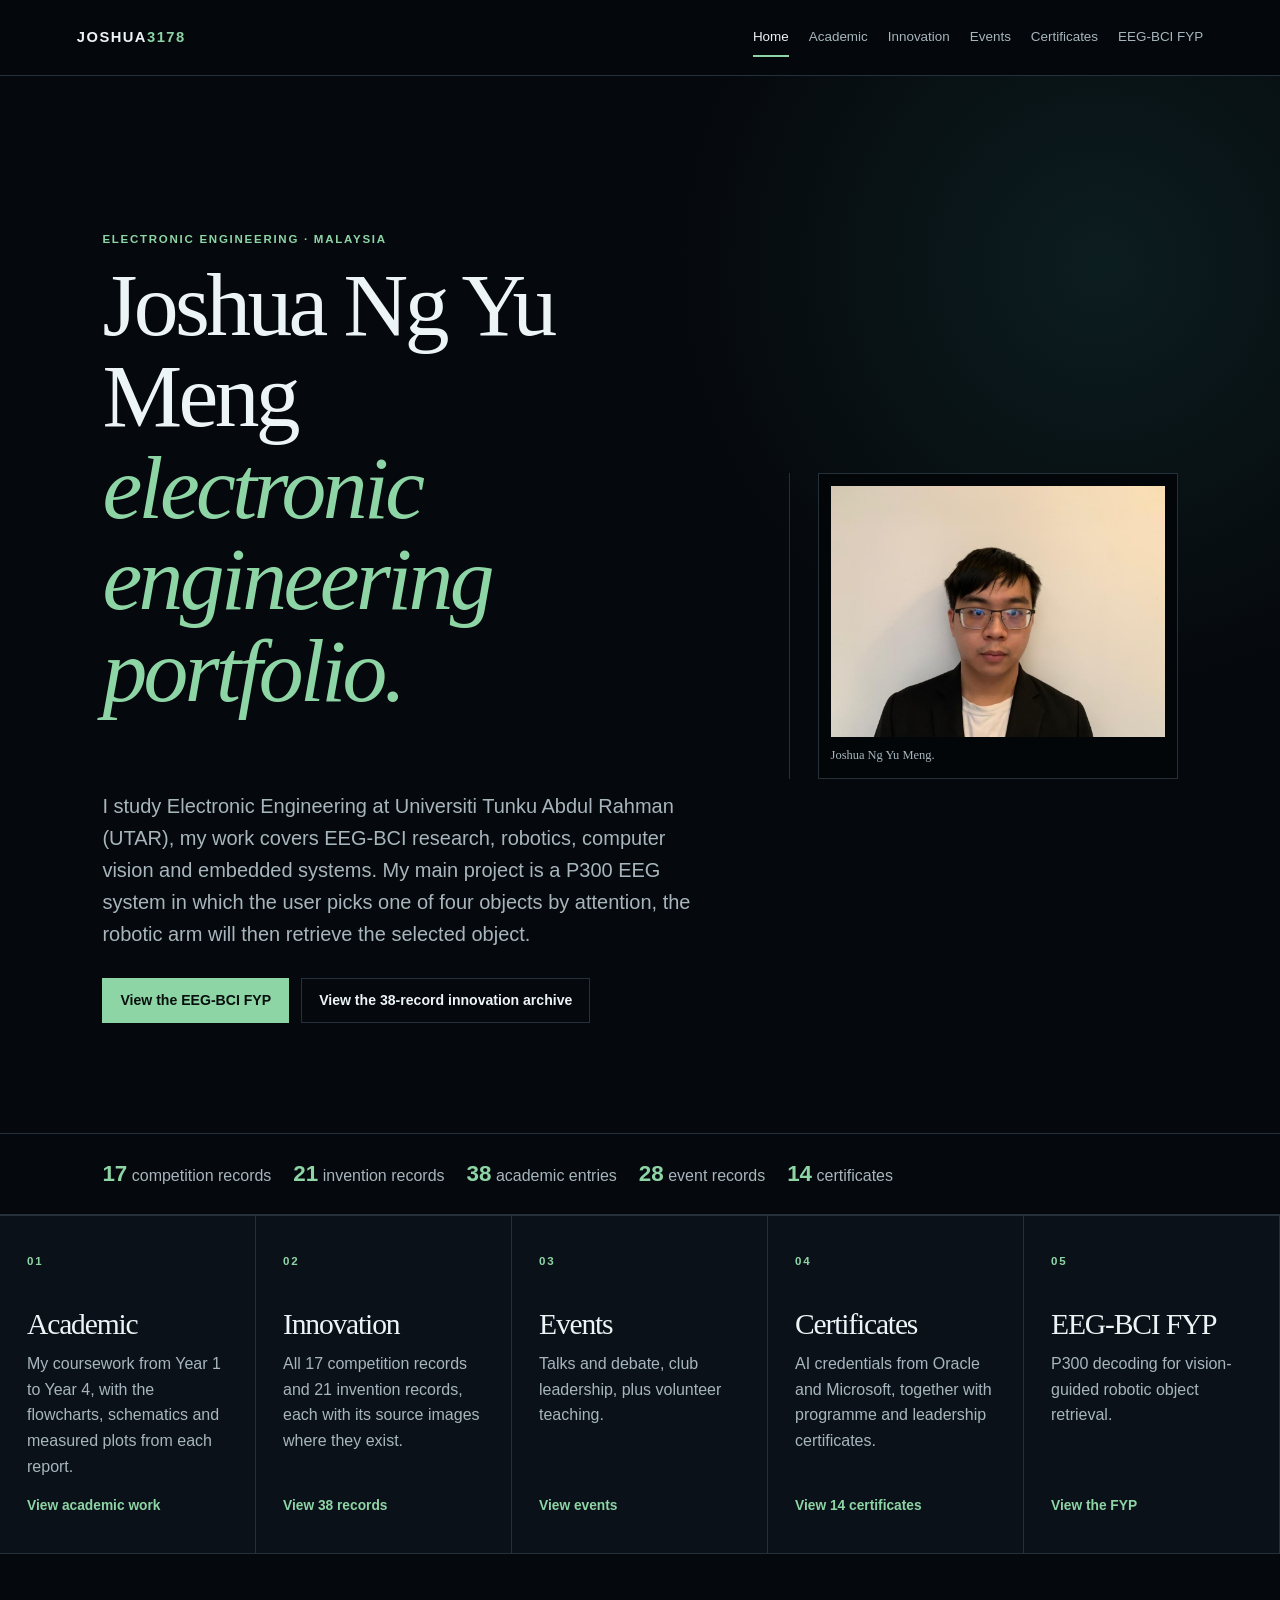
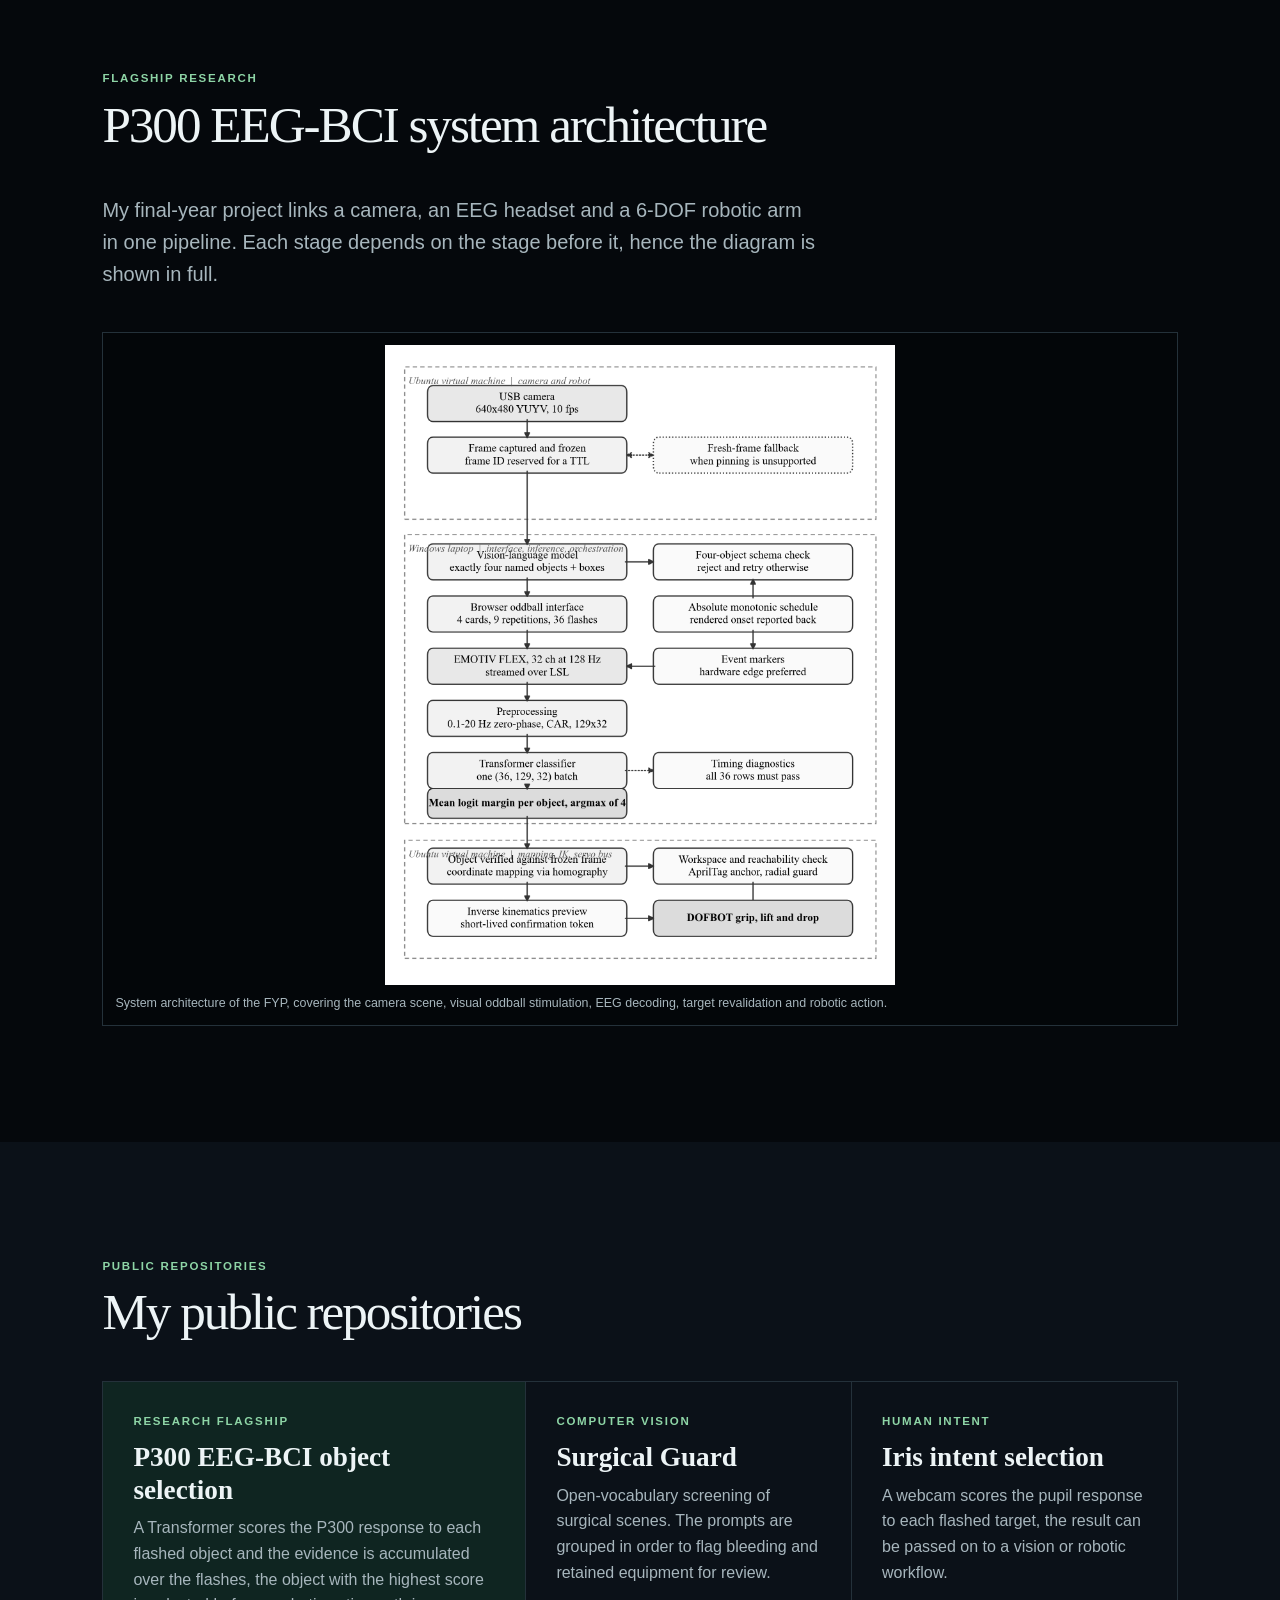
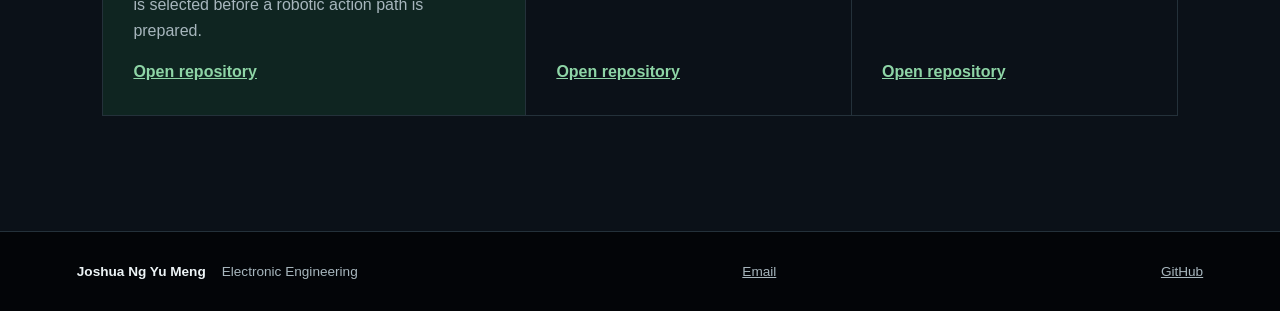
==== index.html @ 22dcbd65 "Add certificates page, Demiurge record and FYP demo video - New Certificates page with 14 certificat" ====
<!doctype html>
<html lang="en"><head><meta charset="utf-8"><meta name="viewport" content="width=device-width, initial-scale=1"><meta name="description" content="Electronic engineering portfolio of Joshua Ng Yu Meng, covering EEG-BCI research, robotics, innovation projects, coursework and events."><title>Joshua Ng Yu Meng | Engineering portfolio</title><link rel="stylesheet" href="styles.css"></head>
<body><header class="site-header"><a class="wordmark" href="index.html">JOSHUA<span>3178</span></a><nav aria-label="Primary navigation"><a aria-current="page" href="index.html">Home</a><a href="academic.html">Academic</a><a href="innovation.html">Innovation</a><a href="events.html">Events</a><a href="certificates.html">Certificates</a><a href="fyp.html">EEG-BCI FYP</a></nav></header>
<main>
  <section class="hero"><div class="hero-grid"><div><p class="kicker">Electronic engineering · Malaysia</p><h1>Joshua Ng Yu Meng<br><em>electronic engineering portfolio.</em></h1><p class="lede">I study Electronic Engineering at Universiti Tunku Abdul Rahman (UTAR), my work covers EEG-BCI research, robotics, computer vision and embedded systems. My main project is a P300 EEG system in which the user picks one of four objects by attention, the robotic arm will then retrieve the selected object.</p><div class="action-row"><a class="button primary" href="fyp.html">View the EEG-BCI FYP</a><a class="button" href="innovation.html">View the 38-record innovation archive</a></div></div><aside class="hero-side"><figure class="media-frame"><img src="assets/images/joshua-main-portrait.jpg" alt="Portrait of Joshua Ng Yu Meng"><figcaption>Joshua Ng Yu Meng.</figcaption></figure></aside></div></section>
  <section class="stat-line"><span><strong>17</strong> competition records</span><span><strong>21</strong> invention records</span><span><strong>38</strong> academic entries</span><span><strong>28</strong> event records</span><span><strong>14</strong> certificates</span></section>
  <section class="chapter-links" aria-label="Portfolio chapters"><a class="chapter" href="academic.html"><span class="label">01</span><h2>Academic</h2><p>My coursework from Year 1 to Year 4, with the flowcharts, schematics and measured plots from each report.</p><b>View academic work</b></a><a class="chapter" href="innovation.html"><span class="label">02</span><h2>Innovation</h2><p>All 17 competition records and 21 invention records, each with its source images where they exist.</p><b>View 38 records</b></a><a class="chapter" href="events.html"><span class="label">03</span><h2>Events</h2><p>Talks and debate, club leadership, plus volunteer teaching.</p><b>View events</b></a><a class="chapter" href="certificates.html"><span class="label">04</span><h2>Certificates</h2><p>AI credentials from Oracle and Microsoft, together with programme and leadership certificates.</p><b>View 14 certificates</b></a><a class="chapter" href="fyp.html"><span class="label">05</span><h2>EEG-BCI FYP</h2><p>P300 decoding for vision-guided robotic object retrieval.</p><b>View the FYP</b></a></section>
  <section class="section"><div class="section-heading"><p class="kicker">Flagship research</p><h2>P300 EEG-BCI system architecture</h2><p class="lede">My final-year project links a camera, an EEG headset and a 6-DOF robotic arm in one pipeline. Each stage depends on the stage before it, hence the diagram is shown in full.</p></div><figure class="media-frame"><img src="assets/images/fyp-system-architecture.png" alt="Full P300 EEG BCI vision and robotic retrieval system architecture"><figcaption>System architecture of the FYP, covering the camera scene, visual oddball stimulation, EEG decoding, target revalidation and robotic action.</figcaption></figure></section>
  <section class="section dark-panel"><div class="section-heading"><p class="kicker">Public repositories</p><h2>My public repositories</h2></div><div class="repository-grid"><article class="flagship-card"><p class="label">Research flagship</p><h3>P300 EEG-BCI object selection</h3><p>A Transformer scores the P300 response to each flashed object and the evidence is accumulated over the flashes, the object with the highest score is selected before a robotic action path is prepared.</p><a href="https://github.com/Joshua3178/transformer-p300-bci-object-selection" target="_blank" rel="noreferrer">Open repository</a></article><article><p class="label">Computer vision</p><h3>Surgical Guard</h3><p>Open-vocabulary screening of surgical scenes. The prompts are grouped in order to flag bleeding and retained equipment for review.</p><a href="https://github.com/Joshua3178/surgical-guard-computer-vision" target="_blank" rel="noreferrer">Open repository</a></article><article><p class="label">Human intent</p><h3>Iris intent selection</h3><p>A webcam scores the pupil response to each flashed target, the result can be passed on to a vision or robotic workflow.</p><a href="https://github.com/Joshua3178/vlm-iris-robotic-arm-intent" target="_blank" rel="noreferrer">Open repository</a></article></div></section>
</main><footer><span>Joshua Ng Yu Meng</span><span>Electronic Engineering</span><a href="mailto:yumeng3178@gmail.com">Email</a><a href="https://github.com/Joshua3178" target="_blank" rel="noreferrer">GitHub</a></footer></body></html>
---- styles.css ----
:root{--bg:#05080c;--surface:#0b1118;--surface-2:#111a23;--ink:#edf4f6;--muted:#a7b6bd;--line:#24313a;--blue:#77c6e7;--green:#8ed5a6;--gold:#e9cf8f;--serif:Georgia,"Times New Roman",serif;--sans:"Segoe UI",Arial,sans-serif}*{box-sizing:border-box}html{scroll-behavior:smooth}body{margin:0;background:var(--bg);color:var(--ink);font-family:var(--sans);font-size:16px;line-height:1.6}a{color:inherit}img{display:block;max-width:100%;height:auto;object-fit:contain}main{overflow:hidden}.site-header{min-height:76px;display:flex;align-items:center;justify-content:space-between;gap:24px;padding:0 6vw;border-bottom:1px solid var(--line);background:rgba(5,8,12,.94);position:sticky;top:0;z-index:10;backdrop-filter:blur(12px)}.wordmark{font-weight:800;letter-spacing:.1em;text-decoration:none;font-size:.92rem}.wordmark span,.kicker,.label{color:var(--green)}nav{display:flex;gap:20px;flex-wrap:wrap}nav a{font-size:.84rem;text-decoration:none;color:var(--muted);padding:8px 0;border-bottom:2px solid transparent}nav a:hover,nav a[aria-current=page]{color:var(--ink);border-bottom-color:var(--green)}h1,h2,h3,p{margin-top:0}h1,h2{font-family:var(--serif);font-weight:500;letter-spacing:-.04em;line-height:1.02}h1{font-size:clamp(3rem,7vw,6.2rem);max-width:960px}h1 em{color:var(--green);font-weight:400}h2{font-size:clamp(2.1rem,4vw,4.1rem)}h3{font-size:1.28rem;line-height:1.2;margin-bottom:.55rem}.kicker,.label{margin:0 0 11px;text-transform:uppercase;letter-spacing:.15em;font-size:.72rem;font-weight:700}.lede{font-size:clamp(1.03rem,1.7vw,1.25rem);color:var(--muted);max-width:720px}.section{padding:clamp(58px,9vw,118px) 8vw}.section-heading{max-width:880px;margin-bottom:42px}.button{display:inline-flex;align-items:center;min-height:44px;padding:10px 17px;border:1px solid var(--line);text-decoration:none;font-weight:700;font-size:.88rem;transition:.2s}.button:hover{border-color:var(--blue);color:var(--blue)}.button.primary{border-color:var(--green);background:var(--green);color:#07100d}.button.primary:hover{background:#b3e7c3;border-color:#b3e7c3;color:#07100d}.action-row{display:flex;gap:12px;flex-wrap:wrap;margin-top:28px}.hero{padding:clamp(78px,12vw,170px) 8vw clamp(64px,9vw,110px);background:radial-gradient(circle at 86% 18%,rgba(46,126,122,.18),transparent 31%),var(--bg)}.hero-grid{display:grid;grid-template-columns:minmax(0,1.15fr) minmax(290px,.75fr);gap:clamp(34px,7vw,96px);align-items:center}.hero-side{border-left:1px solid var(--line);padding-left:28px;color:var(--muted);font-family:var(--serif);font-size:1.35rem}.hero-side b{display:block;color:var(--ink);font-family:var(--sans);font-size:4.4rem;line-height:1;margin-bottom:14px}.media-frame{margin:0;background:#030609;border:1px solid var(--line);display:grid;place-items:center;padding:12px}.media-frame img{width:100%;height:auto;max-height:640px;object-fit:contain}.media-frame video{display:block;width:100%;height:auto;max-height:78vh;background:#000}.video-lead{padding-top:clamp(40px,6vw,72px);padding-bottom:clamp(40px,6vw,72px);border-bottom:1px solid var(--line)}.media-frame figcaption{width:100%;font-size:.78rem;color:var(--muted);padding-top:9px}.image-grid{display:grid;grid-template-columns:repeat(2,1fr);gap:18px}.image-grid .media-frame{height:100%}.image-grid img{max-height:470px}.split{display:grid;grid-template-columns:.86fr 1fr;gap:clamp(36px,8vw,112px);align-items:start}.dark-panel{background:var(--surface)}.chapter-links{display:grid;grid-template-columns:repeat(5,1fr);border-top:1px solid var(--line);border-bottom:1px solid var(--line)}.chapter{min-height:305px;padding:36px 27px;color:var(--ink);text-decoration:none;border-right:1px solid var(--line);display:flex;flex-direction:column;background:var(--surface)}.chapter:hover{background:var(--surface-2)}.chapter h2{font-size:1.85rem;margin:28px 0 12px}.chapter p{color:var(--muted)}.chapter b{margin-top:auto;font-size:.86rem;color:var(--green)}.repository-grid{display:grid;grid-template-columns:1.3fr 1fr 1fr;gap:1px;background:var(--line);border:1px solid var(--line)}.repository-grid article{padding:30px;background:var(--surface);min-height:255px;display:flex;flex-direction:column}.repository-grid .flagship-card{background:#0f2521}.repository-grid h3{font-family:var(--serif);font-size:1.7rem}.repository-grid p:not(.label){color:var(--muted)}.repository-grid a{font-weight:700;color:var(--green);margin-top:auto}.route-grid{display:grid;grid-template-columns:repeat(4,1fr);border-top:1px solid var(--line)}.route-grid article{padding:25px 22px;border-right:1px solid var(--line);border-bottom:1px solid var(--line)}.route-grid b{font-family:var(--serif);font-size:2.5rem;color:var(--blue);display:block}.route-grid p{font-size:.92rem;color:var(--muted);margin:8px 0 0}.feature-row{display:grid;grid-template-columns:1fr 1fr;gap:clamp(28px,7vw,92px);align-items:center;padding:46px 0;border-top:1px solid var(--line)}.feature-row.reverse>div{order:2}.feature-row.reverse>figure{order:1}.feature-row p:not(.label){color:var(--muted);font-size:1.04rem}.academic-list{display:grid;grid-template-columns:repeat(3,1fr);border-top:1px solid var(--line);border-left:1px solid var(--line)}.academic-list article{padding:27px 23px;border-right:1px solid var(--line);border-bottom:1px solid var(--line);background:var(--surface)}.academic-list p{font-size:.92rem;color:var(--muted);margin:0}.stat-line{display:flex;gap:22px;align-items:center;flex-wrap:wrap;border-top:1px solid var(--line);border-bottom:1px solid var(--line);padding:22px 8vw;color:var(--muted)}.stat-line strong{color:var(--green);font-size:1.4rem}.catalogue-intro{background:var(--surface)}.catalogue-intro p{max-width:800px;color:var(--muted);font-size:1.06rem}.catalogue{border-top:1px solid var(--line)}.catalogue-heading{display:flex;justify-content:space-between;gap:20px;align-items:baseline;margin-bottom:24px}.catalogue-heading h2{margin:0}.catalogue-heading span{color:var(--green);font-weight:800}.catalogue-grid{display:grid;grid-template-columns:repeat(2,1fr);border-left:1px solid var(--line)}.catalogue-item{padding:24px 25px;border-right:1px solid var(--line);border-bottom:1px solid var(--line);background:var(--bg)}.catalogue-item h3{font-family:var(--serif);font-size:1.38rem}.catalogue-item p{margin:0;color:var(--muted);font-size:.94rem}.catalogue-item .label{font-size:.66rem;margin-bottom:8px}.catalogue-item.featured{background:var(--surface-2)}.catalogue-item.full{grid-column:1/-1}.catalogue-media{margin-top:26px}.catalogue-media .media-frame{max-width:850px}.inline-link{font-weight:700;color:var(--green)}.timeline{max-width:1000px;border-left:1px solid var(--line);padding-left:26px}.timeline article{position:relative;padding:26px 0 26px 22px;border-bottom:1px solid var(--line)}.timeline article:before{content:"";position:absolute;left:-33px;top:37px;width:11px;height:11px;border-radius:50%;background:var(--green)}.timeline time{display:block;color:var(--blue);font-family:var(--serif);font-size:1.45rem;margin-bottom:4px}.timeline p{color:var(--muted);max-width:700px;margin-bottom:0}.fyp-metric{display:grid;grid-template-columns:repeat(3,1fr);gap:1px;background:var(--line);border:1px solid var(--line)}.fyp-metric div{padding:25px;background:var(--surface)}.fyp-metric strong{display:block;font-family:var(--serif);font-size:2rem;color:var(--green)}.fyp-metric span{font-size:.86rem;color:var(--muted)}.pipeline{display:flex;gap:12px;align-items:center;flex-wrap:wrap}.pipeline span{padding:10px 13px;background:var(--surface);border:1px solid var(--line);font-weight:700;font-size:.86rem}.pipeline i{font-style:normal;color:var(--green)}footer{min-height:80px;display:flex;align-items:center;gap:16px;padding:22px 6vw;border-top:1px solid var(--line);color:var(--muted);font-size:.85rem;flex-wrap:wrap;background:#030508}footer span:first-child{color:var(--ink);font-weight:700}footer a{margin-left:auto}@media(max-width:900px){.chapter-links,.repository-grid,.route-grid{grid-template-columns:1fr 1fr}.hero-grid,.split,.feature-row{grid-template-columns:1fr}.feature-row.reverse>div,.feature-row.reverse>figure{order:initial}.hero-side{border-left:0;border-top:1px solid var(--line);padding:22px 0 0}.academic-list{grid-template-columns:1fr 1fr}.catalogue-grid{grid-template-columns:1fr}.fyp-metric{grid-template-columns:1fr}.image-grid{grid-template-columns:1fr}}@media(max-width:560px){.site-header{padding:14px 6vw;align-items:flex-start;flex-direction:column}.site-header nav{gap:12px}.chapter-links,.repository-grid,.route-grid,.academic-list{grid-template-columns:1fr}.chapter,.route-grid article{border-right:0}.catalogue-item.full{grid-column:auto}.section,.hero{padding-left:7vw;padding-right:7vw}.hero-side b{font-size:3.4rem}.timeline{padding-left:18px}.timeline article{padding-left:15px}.timeline article:before{left:-25px}footer a{margin-left:0}}
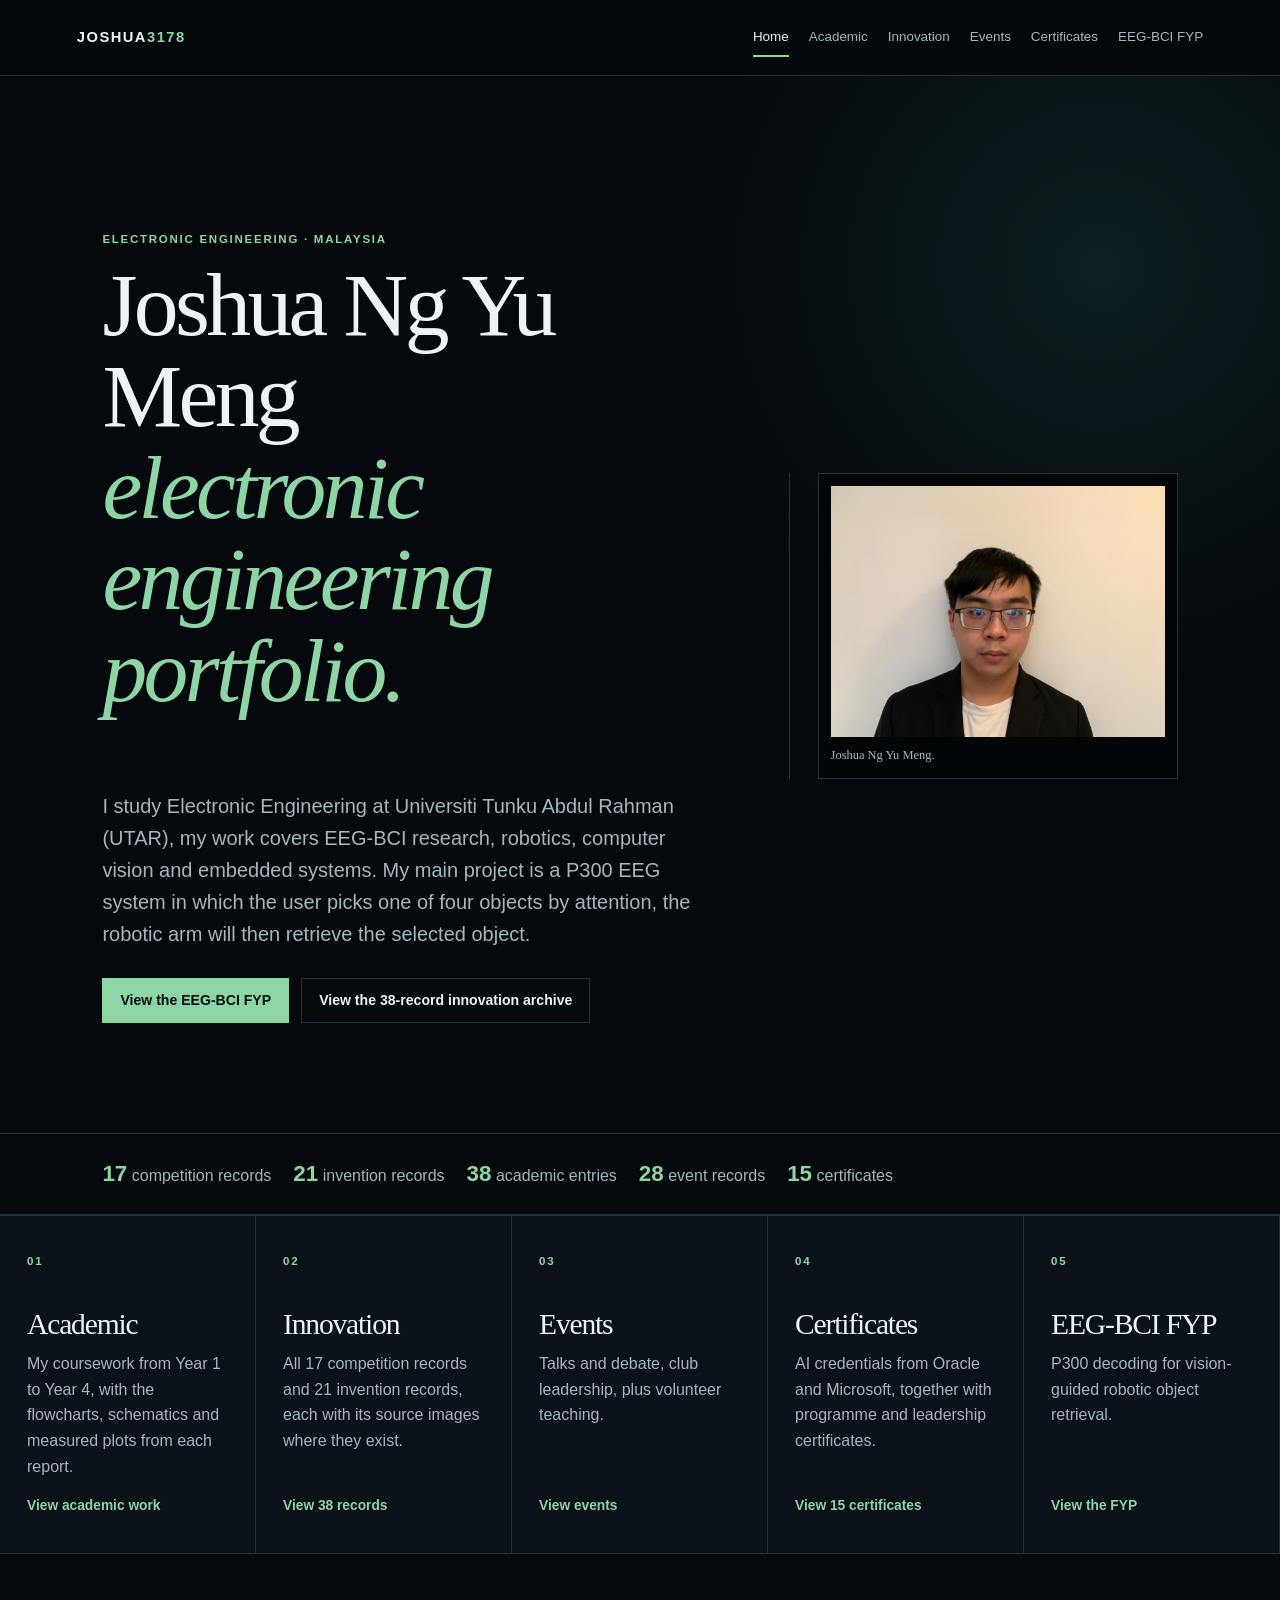
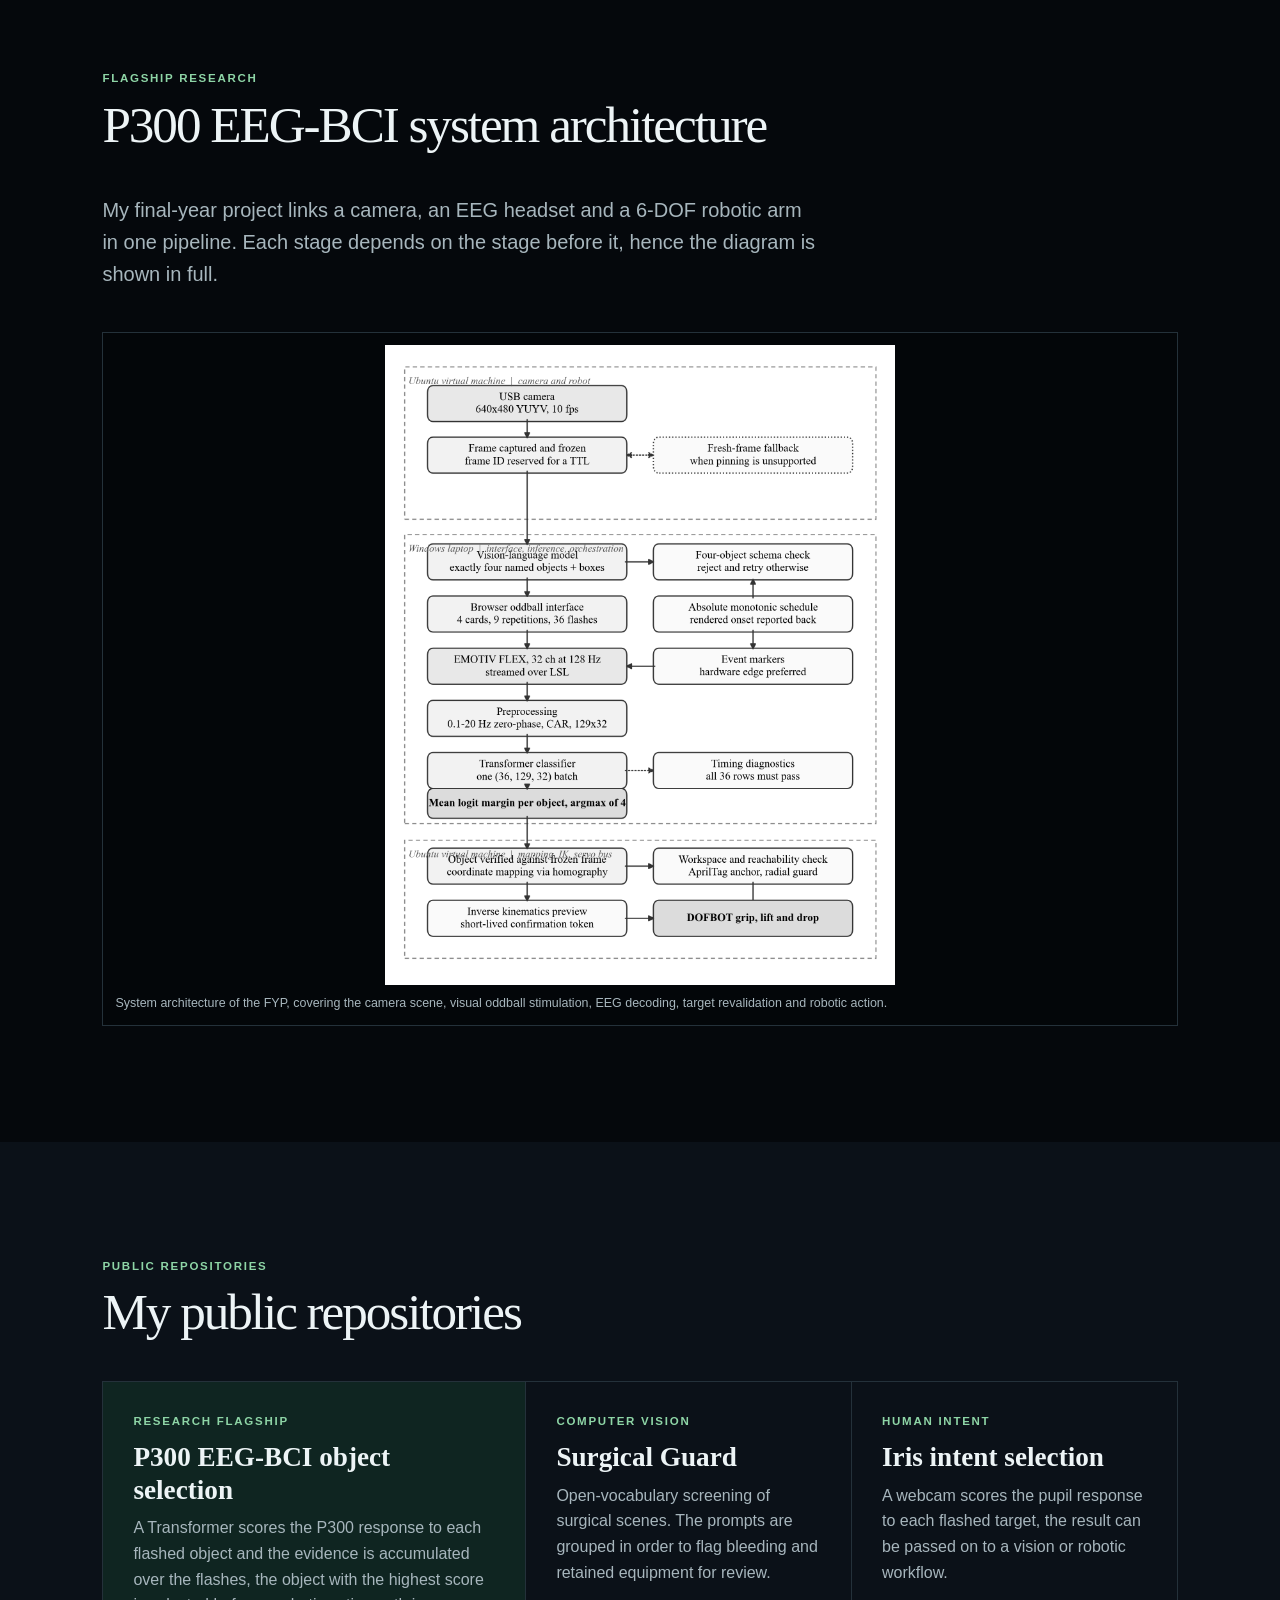
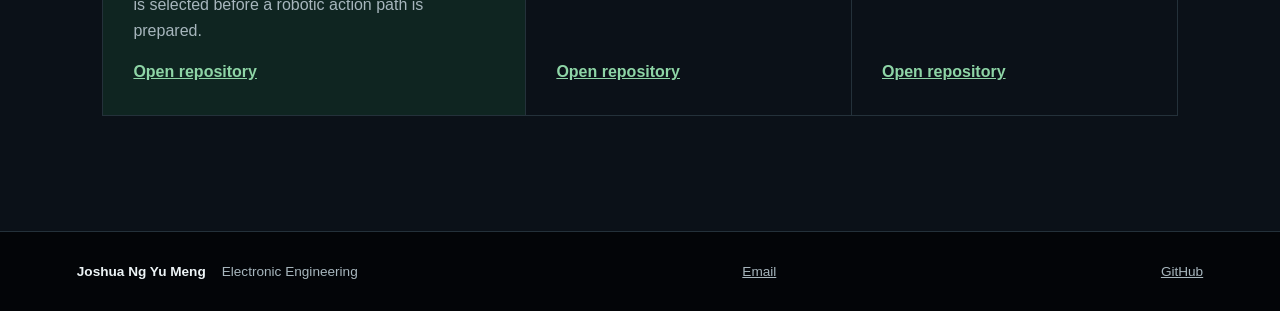
==== commit d67b19da: "Add SASSP 2025 secretariat certificate Certificates page now lists 15 certificates.  Co-Authored-By:" ====
--- a/index.html
+++ b/index.html
@@ -3,8 +3,8 @@
 <body><header class="site-header"><a class="wordmark" href="index.html">JOSHUA<span>3178</span></a><nav aria-label="Primary navigation"><a aria-current="page" href="index.html">Home</a><a href="academic.html">Academic</a><a href="innovation.html">Innovation</a><a href="events.html">Events</a><a href="certificates.html">Certificates</a><a href="fyp.html">EEG-BCI FYP</a></nav></header>
 <main>
   <section class="hero"><div class="hero-grid"><div><p class="kicker">Electronic engineering · Malaysia</p><h1>Joshua Ng Yu Meng<br><em>electronic engineering portfolio.</em></h1><p class="lede">I study Electronic Engineering at Universiti Tunku Abdul Rahman (UTAR), my work covers EEG-BCI research, robotics, computer vision and embedded systems. My main project is a P300 EEG system in which the user picks one of four objects by attention, the robotic arm will then retrieve the selected object.</p><div class="action-row"><a class="button primary" href="fyp.html">View the EEG-BCI FYP</a><a class="button" href="innovation.html">View the 38-record innovation archive</a></div></div><aside class="hero-side"><figure class="media-frame"><img src="assets/images/joshua-main-portrait.jpg" alt="Portrait of Joshua Ng Yu Meng"><figcaption>Joshua Ng Yu Meng.</figcaption></figure></aside></div></section>
-  <section class="stat-line"><span><strong>17</strong> competition records</span><span><strong>21</strong> invention records</span><span><strong>38</strong> academic entries</span><span><strong>28</strong> event records</span><span><strong>14</strong> certificates</span></section>
-  <section class="chapter-links" aria-label="Portfolio chapters"><a class="chapter" href="academic.html"><span class="label">01</span><h2>Academic</h2><p>My coursework from Year 1 to Year 4, with the flowcharts, schematics and measured plots from each report.</p><b>View academic work</b></a><a class="chapter" href="innovation.html"><span class="label">02</span><h2>Innovation</h2><p>All 17 competition records and 21 invention records, each with its source images where they exist.</p><b>View 38 records</b></a><a class="chapter" href="events.html"><span class="label">03</span><h2>Events</h2><p>Talks and debate, club leadership, plus volunteer teaching.</p><b>View events</b></a><a class="chapter" href="certificates.html"><span class="label">04</span><h2>Certificates</h2><p>AI credentials from Oracle and Microsoft, together with programme and leadership certificates.</p><b>View 14 certificates</b></a><a class="chapter" href="fyp.html"><span class="label">05</span><h2>EEG-BCI FYP</h2><p>P300 decoding for vision-guided robotic object retrieval.</p><b>View the FYP</b></a></section>
+  <section class="stat-line"><span><strong>17</strong> competition records</span><span><strong>21</strong> invention records</span><span><strong>38</strong> academic entries</span><span><strong>28</strong> event records</span><span><strong>15</strong> certificates</span></section>
+  <section class="chapter-links" aria-label="Portfolio chapters"><a class="chapter" href="academic.html"><span class="label">01</span><h2>Academic</h2><p>My coursework from Year 1 to Year 4, with the flowcharts, schematics and measured plots from each report.</p><b>View academic work</b></a><a class="chapter" href="innovation.html"><span class="label">02</span><h2>Innovation</h2><p>All 17 competition records and 21 invention records, each with its source images where they exist.</p><b>View 38 records</b></a><a class="chapter" href="events.html"><span class="label">03</span><h2>Events</h2><p>Talks and debate, club leadership, plus volunteer teaching.</p><b>View events</b></a><a class="chapter" href="certificates.html"><span class="label">04</span><h2>Certificates</h2><p>AI credentials from Oracle and Microsoft, together with programme and leadership certificates.</p><b>View 15 certificates</b></a><a class="chapter" href="fyp.html"><span class="label">05</span><h2>EEG-BCI FYP</h2><p>P300 decoding for vision-guided robotic object retrieval.</p><b>View the FYP</b></a></section>
   <section class="section"><div class="section-heading"><p class="kicker">Flagship research</p><h2>P300 EEG-BCI system architecture</h2><p class="lede">My final-year project links a camera, an EEG headset and a 6-DOF robotic arm in one pipeline. Each stage depends on the stage before it, hence the diagram is shown in full.</p></div><figure class="media-frame"><img src="assets/images/fyp-system-architecture.png" alt="Full P300 EEG BCI vision and robotic retrieval system architecture"><figcaption>System architecture of the FYP, covering the camera scene, visual oddball stimulation, EEG decoding, target revalidation and robotic action.</figcaption></figure></section>
   <section class="section dark-panel"><div class="section-heading"><p class="kicker">Public repositories</p><h2>My public repositories</h2></div><div class="repository-grid"><article class="flagship-card"><p class="label">Research flagship</p><h3>P300 EEG-BCI object selection</h3><p>A Transformer scores the P300 response to each flashed object and the evidence is accumulated over the flashes, the object with the highest score is selected before a robotic action path is prepared.</p><a href="https://github.com/Joshua3178/transformer-p300-bci-object-selection" target="_blank" rel="noreferrer">Open repository</a></article><article><p class="label">Computer vision</p><h3>Surgical Guard</h3><p>Open-vocabulary screening of surgical scenes. The prompts are grouped in order to flag bleeding and retained equipment for review.</p><a href="https://github.com/Joshua3178/surgical-guard-computer-vision" target="_blank" rel="noreferrer">Open repository</a></article><article><p class="label">Human intent</p><h3>Iris intent selection</h3><p>A webcam scores the pupil response to each flashed target, the result can be passed on to a vision or robotic workflow.</p><a href="https://github.com/Joshua3178/vlm-iris-robotic-arm-intent" target="_blank" rel="noreferrer">Open repository</a></article></div></section>
 </main><footer><span>Joshua Ng Yu Meng</span><span>Electronic Engineering</span><a href="mailto:yumeng3178@gmail.com">Email</a><a href="https://github.com/Joshua3178" target="_blank" rel="noreferrer">GitHub</a></footer></body></html>
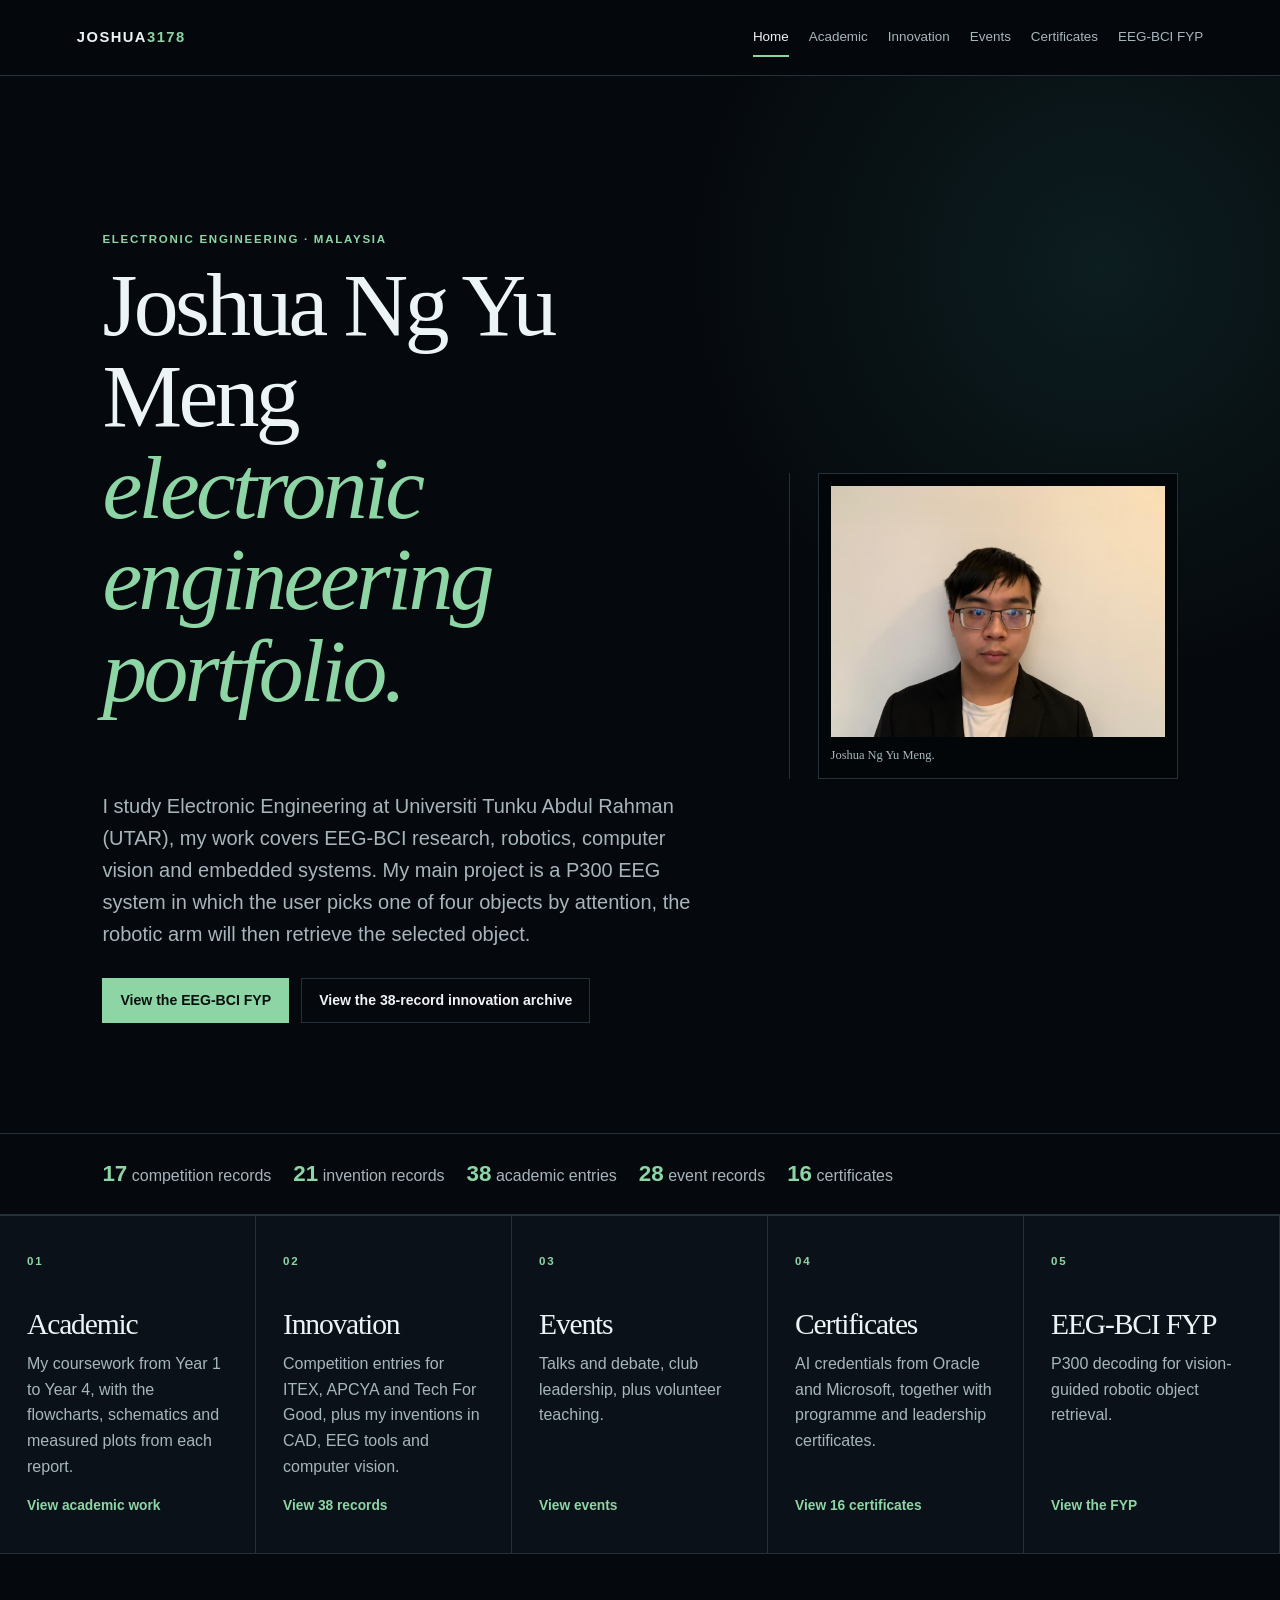
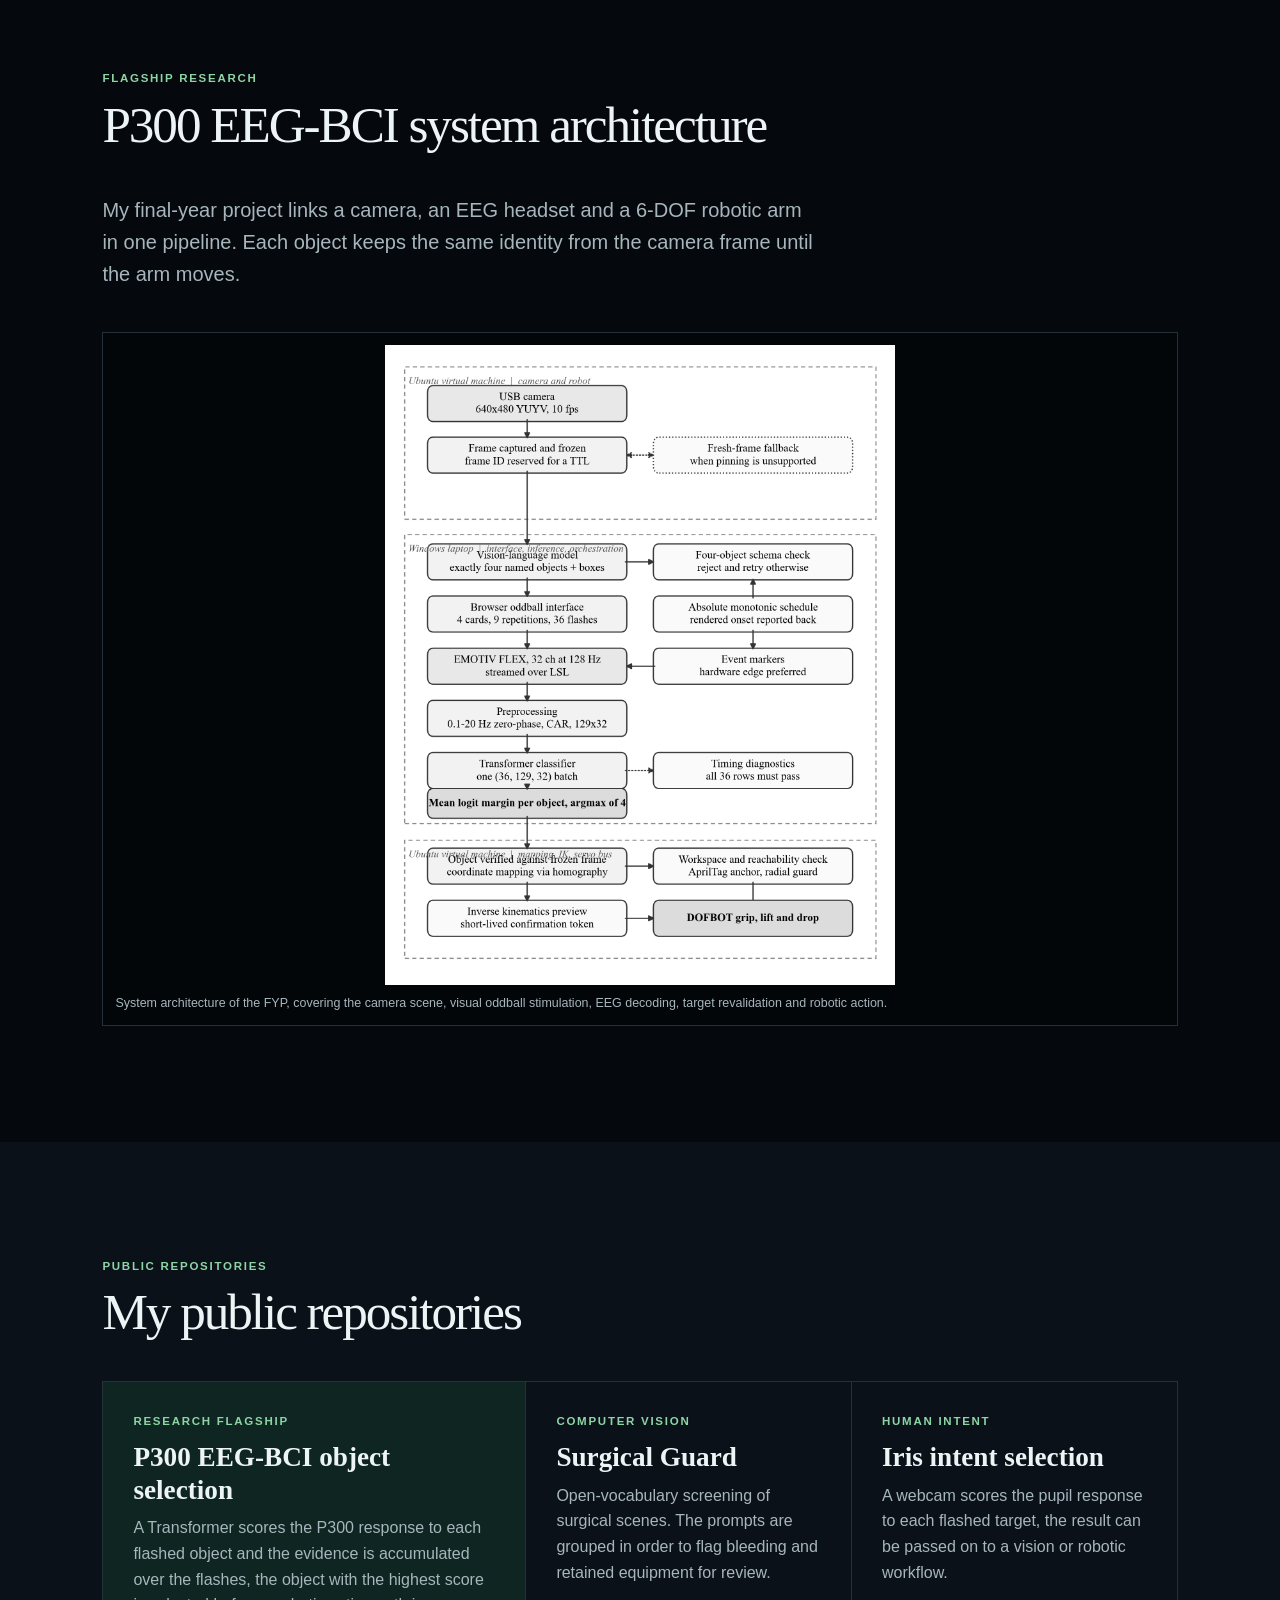
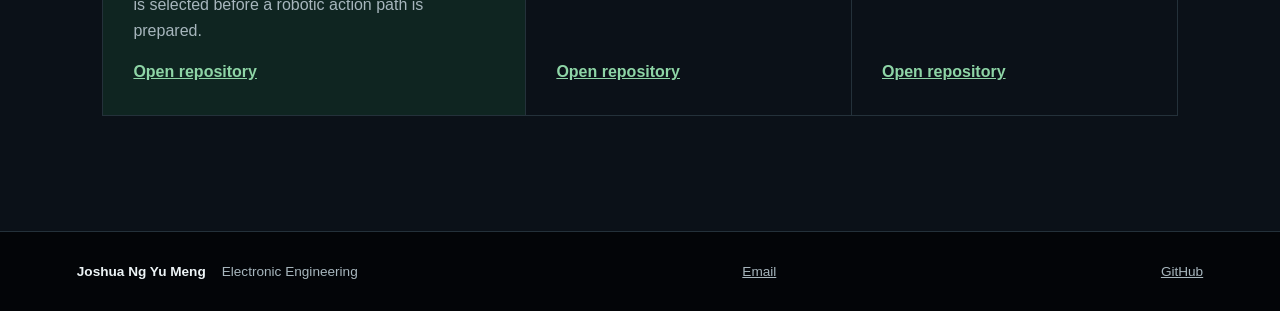
==== commit 29a4b463: "Remove site-building notes from copy and add URS workshop certificate - Drop sentences describing ho" ====
--- a/index.html
+++ b/index.html
@@ -3,8 +3,8 @@
 <body><header class="site-header"><a class="wordmark" href="index.html">JOSHUA<span>3178</span></a><nav aria-label="Primary navigation"><a aria-current="page" href="index.html">Home</a><a href="academic.html">Academic</a><a href="innovation.html">Innovation</a><a href="events.html">Events</a><a href="certificates.html">Certificates</a><a href="fyp.html">EEG-BCI FYP</a></nav></header>
 <main>
   <section class="hero"><div class="hero-grid"><div><p class="kicker">Electronic engineering · Malaysia</p><h1>Joshua Ng Yu Meng<br><em>electronic engineering portfolio.</em></h1><p class="lede">I study Electronic Engineering at Universiti Tunku Abdul Rahman (UTAR), my work covers EEG-BCI research, robotics, computer vision and embedded systems. My main project is a P300 EEG system in which the user picks one of four objects by attention, the robotic arm will then retrieve the selected object.</p><div class="action-row"><a class="button primary" href="fyp.html">View the EEG-BCI FYP</a><a class="button" href="innovation.html">View the 38-record innovation archive</a></div></div><aside class="hero-side"><figure class="media-frame"><img src="assets/images/joshua-main-portrait.jpg" alt="Portrait of Joshua Ng Yu Meng"><figcaption>Joshua Ng Yu Meng.</figcaption></figure></aside></div></section>
-  <section class="stat-line"><span><strong>17</strong> competition records</span><span><strong>21</strong> invention records</span><span><strong>38</strong> academic entries</span><span><strong>28</strong> event records</span><span><strong>15</strong> certificates</span></section>
-  <section class="chapter-links" aria-label="Portfolio chapters"><a class="chapter" href="academic.html"><span class="label">01</span><h2>Academic</h2><p>My coursework from Year 1 to Year 4, with the flowcharts, schematics and measured plots from each report.</p><b>View academic work</b></a><a class="chapter" href="innovation.html"><span class="label">02</span><h2>Innovation</h2><p>All 17 competition records and 21 invention records, each with its source images where they exist.</p><b>View 38 records</b></a><a class="chapter" href="events.html"><span class="label">03</span><h2>Events</h2><p>Talks and debate, club leadership, plus volunteer teaching.</p><b>View events</b></a><a class="chapter" href="certificates.html"><span class="label">04</span><h2>Certificates</h2><p>AI credentials from Oracle and Microsoft, together with programme and leadership certificates.</p><b>View 15 certificates</b></a><a class="chapter" href="fyp.html"><span class="label">05</span><h2>EEG-BCI FYP</h2><p>P300 decoding for vision-guided robotic object retrieval.</p><b>View the FYP</b></a></section>
-  <section class="section"><div class="section-heading"><p class="kicker">Flagship research</p><h2>P300 EEG-BCI system architecture</h2><p class="lede">My final-year project links a camera, an EEG headset and a 6-DOF robotic arm in one pipeline. Each stage depends on the stage before it, hence the diagram is shown in full.</p></div><figure class="media-frame"><img src="assets/images/fyp-system-architecture.png" alt="Full P300 EEG BCI vision and robotic retrieval system architecture"><figcaption>System architecture of the FYP, covering the camera scene, visual oddball stimulation, EEG decoding, target revalidation and robotic action.</figcaption></figure></section>
+  <section class="stat-line"><span><strong>17</strong> competition records</span><span><strong>21</strong> invention records</span><span><strong>38</strong> academic entries</span><span><strong>28</strong> event records</span><span><strong>16</strong> certificates</span></section>
+  <section class="chapter-links" aria-label="Portfolio chapters"><a class="chapter" href="academic.html"><span class="label">01</span><h2>Academic</h2><p>My coursework from Year 1 to Year 4, with the flowcharts, schematics and measured plots from each report.</p><b>View academic work</b></a><a class="chapter" href="innovation.html"><span class="label">02</span><h2>Innovation</h2><p>Competition entries for ITEX, APCYA and Tech For Good, plus my inventions in CAD, EEG tools and computer vision.</p><b>View 38 records</b></a><a class="chapter" href="events.html"><span class="label">03</span><h2>Events</h2><p>Talks and debate, club leadership, plus volunteer teaching.</p><b>View events</b></a><a class="chapter" href="certificates.html"><span class="label">04</span><h2>Certificates</h2><p>AI credentials from Oracle and Microsoft, together with programme and leadership certificates.</p><b>View 16 certificates</b></a><a class="chapter" href="fyp.html"><span class="label">05</span><h2>EEG-BCI FYP</h2><p>P300 decoding for vision-guided robotic object retrieval.</p><b>View the FYP</b></a></section>
+  <section class="section"><div class="section-heading"><p class="kicker">Flagship research</p><h2>P300 EEG-BCI system architecture</h2><p class="lede">My final-year project links a camera, an EEG headset and a 6-DOF robotic arm in one pipeline. Each object keeps the same identity from the camera frame until the arm moves.</p></div><figure class="media-frame"><img src="assets/images/fyp-system-architecture.png" alt="P300 EEG BCI vision and robotic retrieval system architecture"><figcaption>System architecture of the FYP, covering the camera scene, visual oddball stimulation, EEG decoding, target revalidation and robotic action.</figcaption></figure></section>
   <section class="section dark-panel"><div class="section-heading"><p class="kicker">Public repositories</p><h2>My public repositories</h2></div><div class="repository-grid"><article class="flagship-card"><p class="label">Research flagship</p><h3>P300 EEG-BCI object selection</h3><p>A Transformer scores the P300 response to each flashed object and the evidence is accumulated over the flashes, the object with the highest score is selected before a robotic action path is prepared.</p><a href="https://github.com/Joshua3178/transformer-p300-bci-object-selection" target="_blank" rel="noreferrer">Open repository</a></article><article><p class="label">Computer vision</p><h3>Surgical Guard</h3><p>Open-vocabulary screening of surgical scenes. The prompts are grouped in order to flag bleeding and retained equipment for review.</p><a href="https://github.com/Joshua3178/surgical-guard-computer-vision" target="_blank" rel="noreferrer">Open repository</a></article><article><p class="label">Human intent</p><h3>Iris intent selection</h3><p>A webcam scores the pupil response to each flashed target, the result can be passed on to a vision or robotic workflow.</p><a href="https://github.com/Joshua3178/vlm-iris-robotic-arm-intent" target="_blank" rel="noreferrer">Open repository</a></article></div></section>
 </main><footer><span>Joshua Ng Yu Meng</span><span>Electronic Engineering</span><a href="mailto:yumeng3178@gmail.com">Email</a><a href="https://github.com/Joshua3178" target="_blank" rel="noreferrer">GitHub</a></footer></body></html>
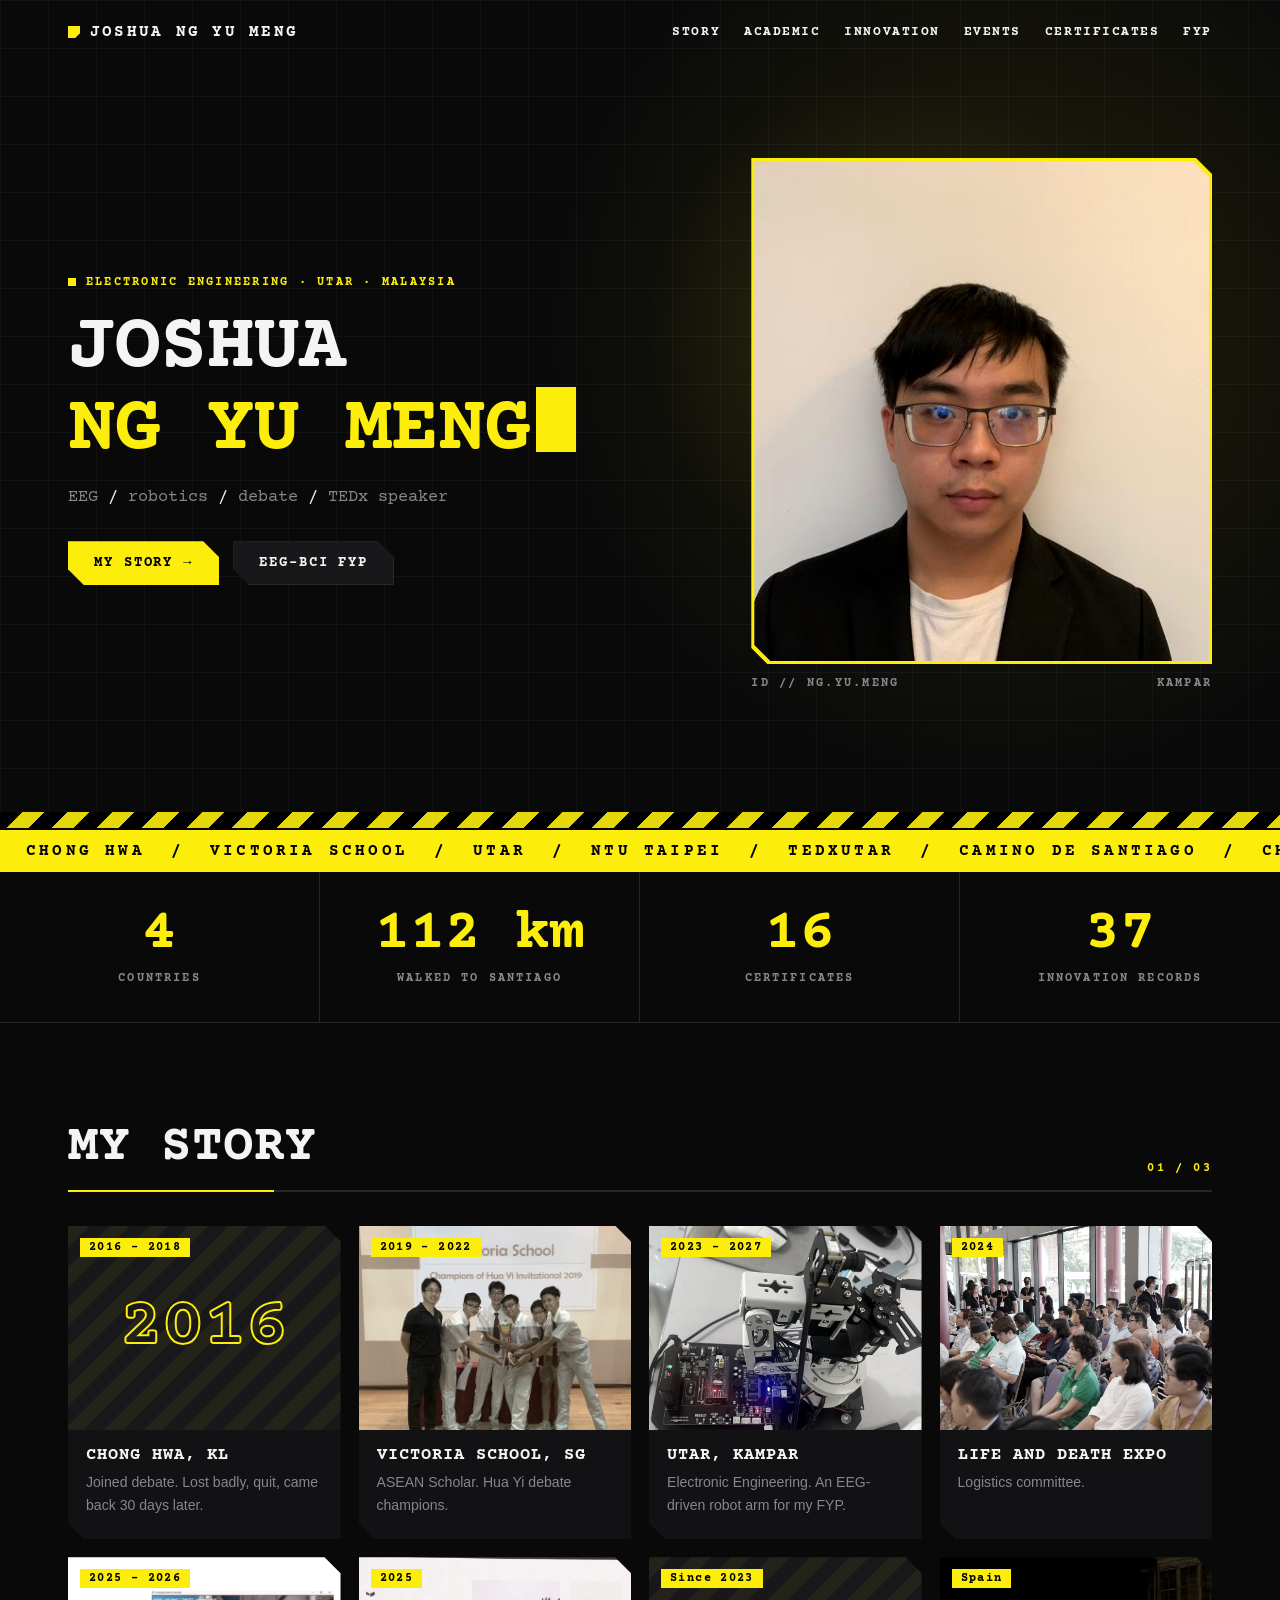
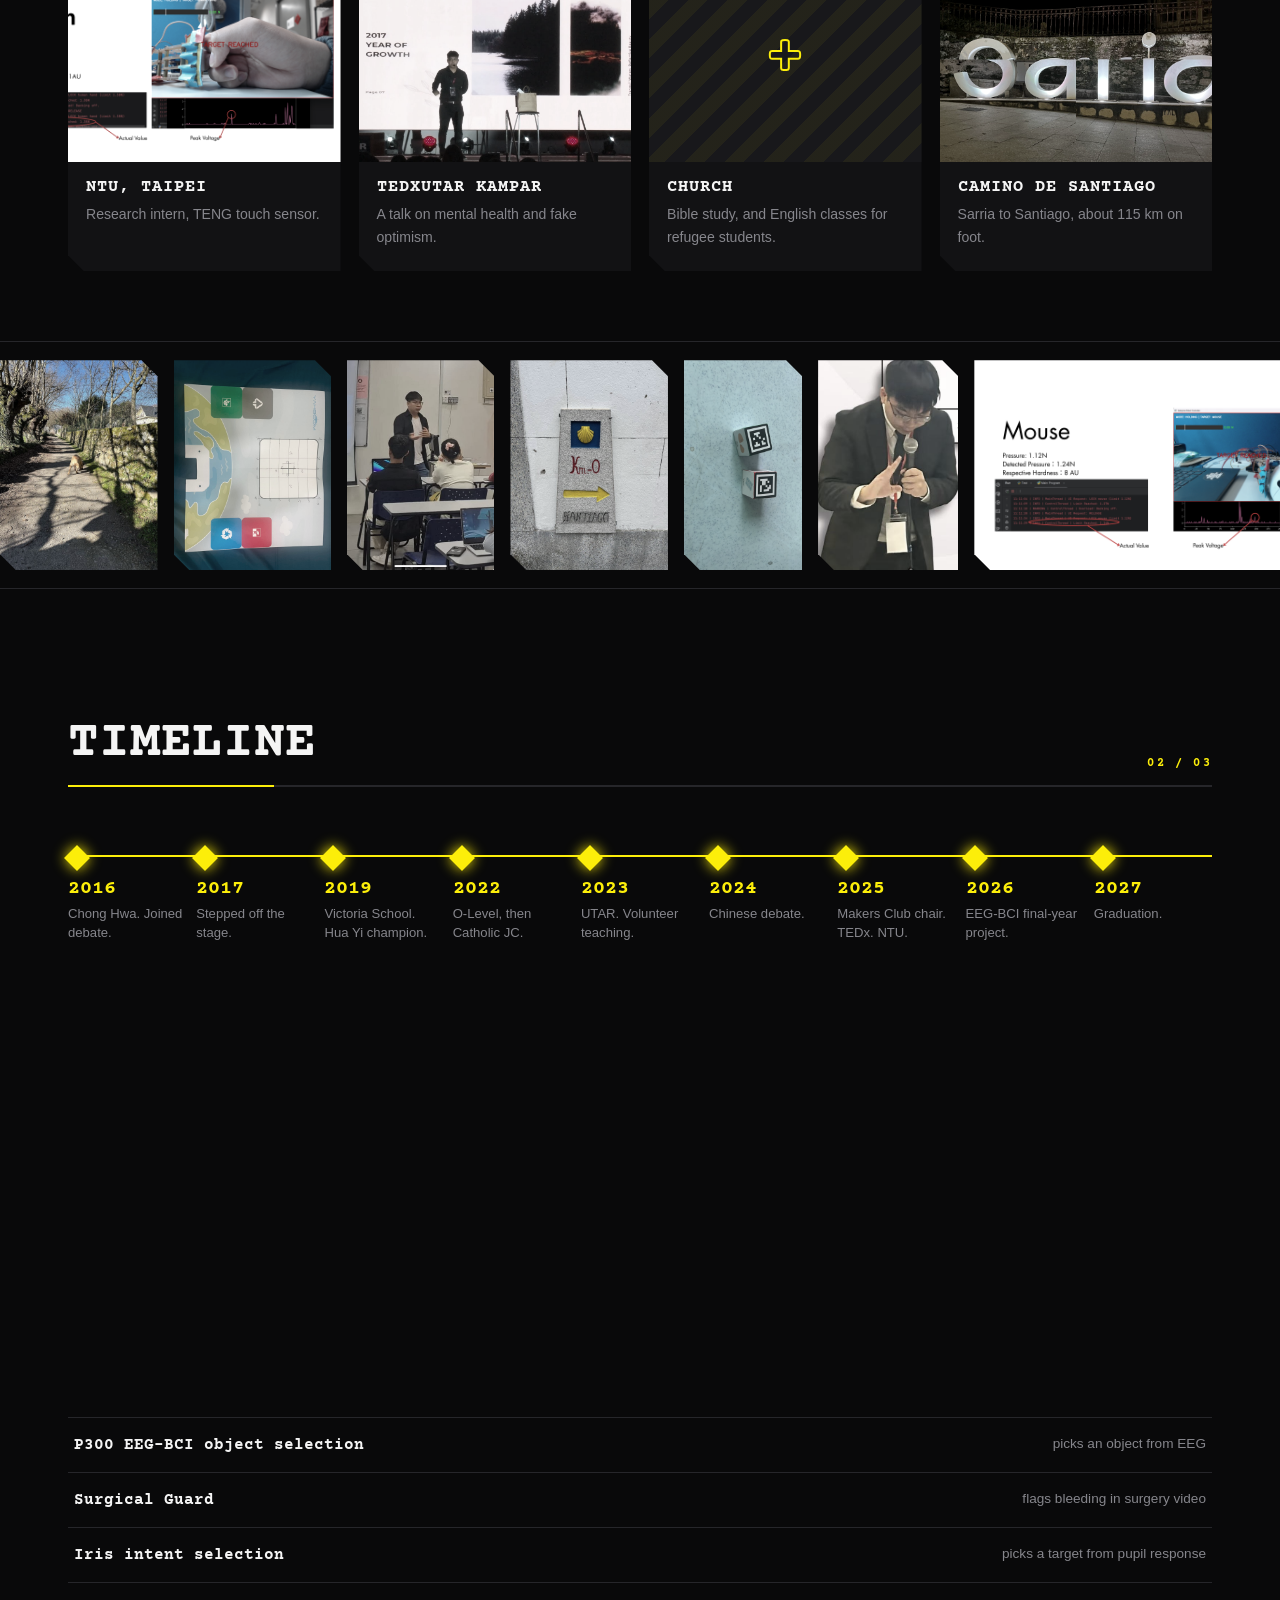
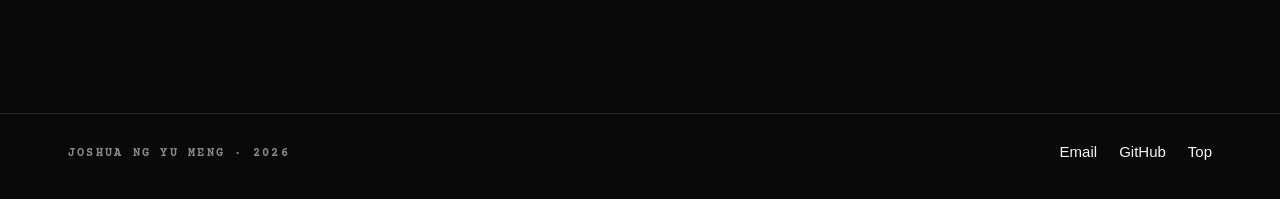
==== commit 89bfce40: "Rebuild homepage as a yellow and black self-introduction Photo story cards from Chong Hwa to the Cam" ====
--- a/index.html
+++ b/index.html
@@ -1,10 +1,132 @@
 <!doctype html>
-<html lang="en"><head><meta charset="utf-8"><meta name="viewport" content="width=device-width, initial-scale=1"><meta name="description" content="Electronic engineering portfolio of Joshua Ng Yu Meng, covering EEG-BCI research, robotics, innovation projects, coursework and events."><title>Joshua Ng Yu Meng | Engineering portfolio</title><link rel="stylesheet" href="styles.css"></head>
-<body><header class="site-header"><a class="wordmark" href="index.html">JOSHUA<span>3178</span></a><nav aria-label="Primary navigation"><a aria-current="page" href="index.html">Home</a><a href="academic.html">Academic</a><a href="innovation.html">Innovation</a><a href="events.html">Events</a><a href="certificates.html">Certificates</a><a href="fyp.html">EEG-BCI FYP</a></nav></header>
+<html lang="en"><head><meta charset="utf-8"><meta name="viewport" content="width=device-width, initial-scale=1"><meta name="description" content="Joshua Ng Yu Meng, Electronic Engineering student at UTAR. EEG-BCI research, robotics, debate, TEDx and the Camino de Santiago."><title>Joshua Ng Yu Meng | Engineering portfolio</title><link rel="preconnect" href="https://fonts.googleapis.com"><link rel="preconnect" href="https://fonts.gstatic.com" crossorigin><link rel="stylesheet" href="https://fonts.googleapis.com/css2?family=Courier+Prime:wght@400;700&display=swap"><link rel="stylesheet" href="home.css"></head>
+<body><div class="progress" id="progress"></div><script>document.documentElement.classList.add('js')</script>
+<header class="top" id="top"><div class="wrap">
+  <a class="brand" href="index.html"><i></i>Joshua Ng Yu Meng</a>
+  <nav class="nav" aria-label="Primary navigation"><a href="#story">Story</a><a href="academic.html">Academic</a><a href="innovation.html">Innovation</a><a href="events.html">Events</a><a href="certificates.html">Certificates</a><a href="fyp.html">FYP</a></nav>
+</div></header>
+
 <main>
-  <section class="hero"><div class="hero-grid"><div><p class="kicker">Electronic engineering · Malaysia</p><h1>Joshua Ng Yu Meng<br><em>electronic engineering portfolio.</em></h1><p class="lede">I study Electronic Engineering at Universiti Tunku Abdul Rahman (UTAR), my work covers EEG-BCI research, robotics, computer vision and embedded systems. My main project is a P300 EEG system in which the user picks one of four objects by attention, the robotic arm will then retrieve the selected object.</p><div class="action-row"><a class="button primary" href="fyp.html">View the EEG-BCI FYP</a><a class="button" href="innovation.html">View the 38-record innovation archive</a></div></div><aside class="hero-side"><figure class="media-frame"><img src="assets/images/joshua-main-portrait.jpg" alt="Portrait of Joshua Ng Yu Meng"><figcaption>Joshua Ng Yu Meng.</figcaption></figure></aside></div></section>
-  <section class="stat-line"><span><strong>17</strong> competition records</span><span><strong>21</strong> invention records</span><span><strong>38</strong> academic entries</span><span><strong>28</strong> event records</span><span><strong>16</strong> certificates</span></section>
-  <section class="chapter-links" aria-label="Portfolio chapters"><a class="chapter" href="academic.html"><span class="label">01</span><h2>Academic</h2><p>My coursework from Year 1 to Year 4, with the flowcharts, schematics and measured plots from each report.</p><b>View academic work</b></a><a class="chapter" href="innovation.html"><span class="label">02</span><h2>Innovation</h2><p>Competition entries for ITEX, APCYA and Tech For Good, plus my inventions in CAD, EEG tools and computer vision.</p><b>View 38 records</b></a><a class="chapter" href="events.html"><span class="label">03</span><h2>Events</h2><p>Talks and debate, club leadership, plus volunteer teaching.</p><b>View events</b></a><a class="chapter" href="certificates.html"><span class="label">04</span><h2>Certificates</h2><p>AI credentials from Oracle and Microsoft, together with programme and leadership certificates.</p><b>View 16 certificates</b></a><a class="chapter" href="fyp.html"><span class="label">05</span><h2>EEG-BCI FYP</h2><p>P300 decoding for vision-guided robotic object retrieval.</p><b>View the FYP</b></a></section>
-  <section class="section"><div class="section-heading"><p class="kicker">Flagship research</p><h2>P300 EEG-BCI system architecture</h2><p class="lede">My final-year project links a camera, an EEG headset and a 6-DOF robotic arm in one pipeline. Each object keeps the same identity from the camera frame until the arm moves.</p></div><figure class="media-frame"><img src="assets/images/fyp-system-architecture.png" alt="P300 EEG BCI vision and robotic retrieval system architecture"><figcaption>System architecture of the FYP, covering the camera scene, visual oddball stimulation, EEG decoding, target revalidation and robotic action.</figcaption></figure></section>
-  <section class="section dark-panel"><div class="section-heading"><p class="kicker">Public repositories</p><h2>My public repositories</h2></div><div class="repository-grid"><article class="flagship-card"><p class="label">Research flagship</p><h3>P300 EEG-BCI object selection</h3><p>A Transformer scores the P300 response to each flashed object and the evidence is accumulated over the flashes, the object with the highest score is selected before a robotic action path is prepared.</p><a href="https://github.com/Joshua3178/transformer-p300-bci-object-selection" target="_blank" rel="noreferrer">Open repository</a></article><article><p class="label">Computer vision</p><h3>Surgical Guard</h3><p>Open-vocabulary screening of surgical scenes. The prompts are grouped in order to flag bleeding and retained equipment for review.</p><a href="https://github.com/Joshua3178/surgical-guard-computer-vision" target="_blank" rel="noreferrer">Open repository</a></article><article><p class="label">Human intent</p><h3>Iris intent selection</h3><p>A webcam scores the pupil response to each flashed target, the result can be passed on to a vision or robotic workflow.</p><a href="https://github.com/Joshua3178/vlm-iris-robotic-arm-intent" target="_blank" rel="noreferrer">Open repository</a></article></div></section>
-</main><footer><span>Joshua Ng Yu Meng</span><span>Electronic Engineering</span><a href="mailto:yumeng3178@gmail.com">Email</a><a href="https://github.com/Joshua3178" target="_blank" rel="noreferrer">GitHub</a></footer></body></html>
+  <section class="hero"><div class="wrap">
+    <div>
+      <p class="status hud ld" style="--d:.1s"><b></b>Electronic Engineering · UTAR · Malaysia</p>
+      <h1 class="name" aria-label="Joshua Ng Yu Meng"><span class="typed" data-t="Joshua" style="display:block;color:var(--white)">Joshua</span><span class="typed" data-t="Ng Yu Meng">Ng Yu Meng</span></h1>
+      <p class="tag ld" style="--d:1.5s">EEG <em>/</em> robotics <em>/</em> debate <em>/</em> TEDx speaker</p>
+      <div class="btns ld" style="--d:1.7s"><a class="btn main" href="#story">My story &rarr;</a><a class="btn alt" href="fyp.html">EEG-BCI FYP</a></div>
+    </div>
+    <div class="frame-wrap">
+      <div class="frame" id="frame"><img src="assets/images/joshua-main-portrait.jpg" alt="Portrait of Joshua Ng Yu Meng"></div>
+      <div class="frame-tag hud ld" style="--d:1.4s"><span>ID // NG.YU.MENG</span><span>KAMPAR</span></div>
+    </div>
+  </div><div class="stripes"></div></section>
+
+  <div class="ticker" aria-hidden="true"><div><span>Chong Hwa</span>/<span>Victoria School</span>/<span>UTAR</span>/<span>NTU Taipei</span>/<span>TEDxUTAR</span>/<span>Camino de Santiago</span>/<span>Chong Hwa</span>/<span>Victoria School</span>/<span>UTAR</span>/<span>NTU Taipei</span>/<span>TEDxUTAR</span>/<span>Camino de Santiago</span>/</div></div>
+
+  <div class="nums" id="nums"><div><b data-n="4">0</b><span>countries</span></div><div><b data-n="115" data-s=" km">0</b><span>walked to Santiago</span></div><div><b data-n="16">0</b><span>certificates</span></div><div><b data-n="38">0</b><span>innovation records</span></div></div>
+
+  <section class="block" id="story"><div class="wrap">
+    <div class="head rv"><h2>My story</h2><span class="hud">01 / 03</span></div>
+    <div class="cards">
+      <article class="card rv"><div class="pic type"><b>2016</b><span class="yr">2016 – 2018</span></div><div class="txt"><h3>Chong Hwa, KL</h3><p>Joined debate. Lost badly, quit, came back 30 days later.</p></div></article>
+      <article class="card rv"><div class="pic"><img src="assets/images/victoria-school-hua-yi-2019.jpg" alt="Victoria School team as Hua Yi Invitational champions, 2019" loading="lazy" style="object-position:center 35%"><span class="yr">2019 – 2022</span></div><div class="txt"><h3>Victoria School, SG</h3><p>ASEAN Scholar. Hua Yi debate champions.</p></div></article>
+      <article class="card rv"><div class="pic"><img src="assets/images/fyp-dofbot.jpeg" alt="DOFBOT robotic arm used in the final-year project" loading="lazy"><span class="yr">2023 – 2027</span></div><div class="txt"><h3>UTAR, Kampar</h3><p>Electronic Engineering. An EEG-driven robot arm for my FYP.</p></div></article>
+      <article class="card rv"><div class="pic"><img src="assets/images/life-death-expo-utar-2024.jpg" alt="Audience at the 2024 Life and Death Expo, UTAR" loading="lazy"><span class="yr">2024</span></div><div class="txt"><h3>Life and Death Expo</h3><p>Logistics committee.</p></div></article>
+      <article class="card rv"><div class="pic"><img src="assets/images/innovation-ntu-grip-hand.png" alt="Tactile grip test on a human hand at NTU" loading="lazy" style="object-position:right center"><span class="yr">2025 – 2026</span></div><div class="txt"><h3>NTU, Taipei</h3><p>Research intern, TENG touch sensor.</p></div></article>
+      <article class="card rv"><div class="pic"><img src="assets/images/tedx-talk-video-thumbnail.jpg" alt="Joshua on the TEDxUTAR Kampar 2025 stage" loading="lazy"><span class="yr">2025</span></div><div class="txt"><h3>TEDxUTAR Kampar</h3><p>A talk on mental health and fake optimism.</p></div></article>
+      <article class="card rv"><div class="pic type"><b>+</b><span class="yr">Since 2023</span></div><div class="txt"><h3>Church</h3><p>Bible study, and English classes for refugee students.</p></div></article>
+      <article class="card rv"><div class="pic"><img src="assets/images/camino-sarria-sign.jpg" alt="Sarria town sign at night" loading="lazy"><span class="yr">Spain</span></div><div class="txt"><h3>Camino de Santiago</h3><p>Sarria to Santiago, about 115 km on foot.</p></div></article>
+    </div>
+  </div>
+  <div class="strip" aria-hidden="true"><div>
+    <img src="assets/images/camino-forest-path.jpg" alt="" loading="lazy"><img src="assets/images/fyp-calibration.jpeg" alt="" loading="lazy"><img src="assets/images/tedx-speaking-preparation.jpg" alt="" loading="lazy"><img src="assets/images/camino-km0-waymark.jpg" alt="" loading="lazy"><img src="assets/images/fyp-apriltag.jpeg" alt="" loading="lazy"><img src="assets/images/tedx-speaking.jpg" alt="" loading="lazy"><img src="assets/images/innovation-ntu-grip-mouse.png" alt="" loading="lazy"><img src="assets/images/victoria-school-hua-yi-2019.jpg" alt="" loading="lazy">
+    <img src="assets/images/camino-forest-path.jpg" alt="" loading="lazy"><img src="assets/images/fyp-calibration.jpeg" alt="" loading="lazy"><img src="assets/images/tedx-speaking-preparation.jpg" alt="" loading="lazy"><img src="assets/images/camino-km0-waymark.jpg" alt="" loading="lazy"><img src="assets/images/fyp-apriltag.jpeg" alt="" loading="lazy"><img src="assets/images/tedx-speaking.jpg" alt="" loading="lazy"><img src="assets/images/innovation-ntu-grip-mouse.png" alt="" loading="lazy"><img src="assets/images/victoria-school-hua-yi-2019.jpg" alt="" loading="lazy">
+  </div></div>
+  </section>
+
+  <section class="block" id="timeline"><div class="wrap">
+    <div class="head rv"><h2>Timeline</h2><span class="hud">02 / 03</span></div>
+    <ul class="line" id="line">
+      <li class="rv"><b>2016</b><span>Chong Hwa. Joined debate.</span></li>
+      <li class="rv"><b>2017</b><span>Stepped off the stage.</span></li>
+      <li class="rv"><b>2019</b><span>Victoria School. Hua Yi champion.</span></li>
+      <li class="rv"><b>2022</b><span>O-Level, then Catholic JC.</span></li>
+      <li class="rv"><b>2023</b><span>UTAR. Volunteer teaching.</span></li>
+      <li class="rv"><b>2024</b><span>Chinese debate.</span></li>
+      <li class="rv"><b>2025</b><span>Makers Club chair. TEDx. NTU.</span></li>
+      <li class="rv"><b>2026</b><span>EEG-BCI final-year project.</span></li>
+      <li class="rv"><b>2027</b><span>Graduation.</span></li>
+    </ul>
+  </div></section>
+
+  <section class="block" id="more"><div class="wrap">
+    <div class="head rv"><h2>Explore</h2><span class="hud">03 / 03</span></div>
+    <div class="tiles">
+      <a class="tile rv" href="academic.html"><img src="assets/images/academic-y4-highpass-response.jpeg" alt="" loading="lazy"><span>/academic</span></a>
+      <a class="tile rv" href="innovation.html"><img src="assets/images/cad-cage-assembly.jpg" alt="" loading="lazy"><span>/innovation</span></a>
+      <a class="tile rv" href="events.html"><img src="assets/images/tedx-speaking-preparation.jpg" alt="" loading="lazy"><span>/events</span></a>
+      <a class="tile rv" href="certificates.html"><img src="assets/certs/kitahack-2026.jpg" alt="" loading="lazy"><span>/certificates</span></a>
+      <a class="tile rv" href="fyp.html"><img src="assets/images/fyp-system-architecture.png" alt="" loading="lazy"><span>/fyp</span></a>
+    </div>
+    <ul class="code" style="margin-top:50px">
+      <li><a href="https://github.com/Joshua3178/transformer-p300-bci-object-selection" target="_blank" rel="noreferrer">P300 EEG-BCI object selection <small>picks an object from EEG</small></a></li>
+      <li><a href="https://github.com/Joshua3178/surgical-guard-computer-vision" target="_blank" rel="noreferrer">Surgical Guard <small>flags bleeding in surgery video</small></a></li>
+      <li><a href="https://github.com/Joshua3178/vlm-iris-robotic-arm-intent" target="_blank" rel="noreferrer">Iris intent selection <small>picks a target from pupil response</small></a></li>
+    </ul>
+  </div></section>
+</main>
+
+<footer><div class="wrap"><span class="hud">Joshua Ng Yu Meng · 2026</span><span><a href="mailto:yumeng3178@gmail.com">Email</a><a href="https://github.com/Joshua3178" target="_blank" rel="noreferrer">GitHub</a><a href="#top">Top</a></span></div></footer>
+<script>
+(function(){
+  var top = document.getElementById('top');
+  function onScroll(){ top.classList.toggle('solid', window.scrollY > 20); }
+  window.addEventListener('scroll', onScroll, {passive:true}); onScroll();
+  var still = window.matchMedia('(prefers-reduced-motion: reduce)').matches;
+  (function(){
+  // scroll progress bar
+  var bar = document.getElementById('progress');
+  function prog(){ var m = document.documentElement.scrollHeight - innerHeight; bar.style.transform = 'scaleX(' + (m > 0 ? scrollY / m : 0) + ')'; }
+  window.addEventListener('scroll', prog, {passive:true}); prog();
+  if (still) return;
+  // type the name, one line after the other
+  var lines = document.querySelectorAll('.name .typed'), li = 0;
+  lines.forEach(function(s){ s.textContent = ''; });
+  function typeLine(){
+    if (li >= lines.length) return;
+    var s = lines[li], t = s.getAttribute('data-t'), k = 0;
+    var iv = setInterval(function(){ s.textContent = t.slice(0, ++k); if (k >= t.length) { clearInterval(iv); if (li < lines.length - 1) s.classList.add('done'); li++; setTimeout(typeLine, 120); } }, 70);
+  }
+  setTimeout(typeLine, 250);
+  // cursor glow and portrait tilt in the hero
+  var hero = document.querySelector('.hero'), frame = document.getElementById('frame');
+  hero.addEventListener('mousemove', function(e){
+    var r = hero.getBoundingClientRect(), x = (e.clientX - r.left) / r.width, y = (e.clientY - r.top) / r.height;
+    hero.style.setProperty('--mx', (x * 100) + '%'); hero.style.setProperty('--my', (y * 100) + '%');
+    frame.style.transform = 'rotateY(' + ((x - .5) * 10) + 'deg) rotateX(' + ((.5 - y) * 8) + 'deg)';
+  });
+  hero.addEventListener('mouseleave', function(){ frame.style.transform = ''; });
+  // tiles tilt toward the mouse
+  document.querySelectorAll('.tile').forEach(function(t){
+    t.addEventListener('mousemove', function(e){ var r = t.getBoundingClientRect(); var x = (e.clientX - r.left) / r.width - .5, y = (e.clientY - r.top) / r.height - .5; t.style.transform = 'perspective(600px) rotateY(' + (x * 12) + 'deg) rotateX(' + (-y * 12) + 'deg) translateY(-5px)'; });
+    t.addEventListener('mouseleave', function(){ t.style.transform = ''; });
+  });
+  // count the numbers up once they are on screen, and fill the timeline
+  var once = new IntersectionObserver(function(es){ es.forEach(function(e){
+    if (!e.isIntersecting) return; once.unobserve(e.target);
+    if (e.target.id === 'line') { e.target.classList.add('in'); return; }
+    e.target.querySelectorAll('b[data-n]').forEach(function(b){
+      var n = +b.getAttribute('data-n'), s = b.getAttribute('data-s') || '', t0 = performance.now();
+      (function step(t){ var p = Math.min(1, (t - t0) / 1400); b.textContent = Math.round(n * (1 - Math.pow(1 - p, 3))) + s; if (p < 1) requestAnimationFrame(step); })(t0);
+    });
+  }); }, {threshold:.4});
+  once.observe(document.getElementById('nums')); once.observe(document.getElementById('line'));
+  })();
+  // reveal with a stagger inside each group
+  var groups = document.querySelectorAll('.cards, .line, .tiles');
+  groups.forEach(function(g){ Array.prototype.forEach.call(g.querySelectorAll('.rv'), function(el, i){ el.style.setProperty('--i', i); }); });
+  var items = document.querySelectorAll('.rv');
+  if (still || !('IntersectionObserver' in window)) { items.forEach(function(el){ el.classList.add('in'); }); return; }
+  var io = new IntersectionObserver(function(es){ es.forEach(function(e){ if (e.isIntersecting) { e.target.classList.add('in'); io.unobserve(e.target); } }); }, {rootMargin:'0px 0px -6% 0px'});
+  items.forEach(function(el){ io.observe(el); });
+})();
+</script></body></html>
--- a/home.css
+++ b/home.css
@@ -0,0 +1,181 @@
+/* Homepage only. Yellow on black, angled frames, after the Cyberpunk 2077 corporate screens. */
+:root{
+  --bg:#09090a; --panel:#121214; --panel2:#18181b; --line:#26262a;
+  --text:#c8c8c8; --dim:#86868c; --white:#f4f4f4;
+  --y:#fcee0a;
+  --type:"Courier Prime","Courier New",monospace; --body:Verdana,Geneva,sans-serif;
+  --cut:polygon(0 0,calc(100% - 16px) 0,100% 16px,100% 100%,16px 100%,0 calc(100% - 16px));
+}
+*{box-sizing:border-box}
+html{scroll-behavior:smooth;scroll-padding-top:80px}
+body{margin:0;background:var(--bg);color:var(--text);font:15px/1.65 var(--body);overflow-x:hidden}
+a{color:var(--y)}
+img{display:block;max-width:100%}
+.wrap{max-width:1200px;margin:0 auto;padding:0 28px}
+.hud{font:700 .78rem var(--type);letter-spacing:.18em;text-transform:uppercase}
+
+/* Header */
+.top{position:fixed;inset:0 0 auto;z-index:20;transition:background .3s,box-shadow .3s}
+.top.solid{background:rgba(9,9,10,.92);box-shadow:0 1px 0 var(--line);backdrop-filter:blur(8px)}
+.top .wrap{display:flex;align-items:center;justify-content:space-between;gap:20px;height:64px}
+.brand{display:flex;align-items:center;gap:10px;color:var(--white);text-decoration:none;font:700 1rem var(--type);letter-spacing:.14em;text-transform:uppercase}
+.brand i{width:12px;height:12px;background:var(--y);clip-path:polygon(0 0,100% 0,100% 60%,60% 100%,0 100%)}
+.nav{display:flex;gap:24px}
+.nav a{position:relative;color:var(--white);text-decoration:none;font:700 .8rem var(--type);letter-spacing:.12em;text-transform:uppercase;padding:4px 0}
+.nav a:after{content:"";position:absolute;left:0;bottom:-2px;height:2px;width:100%;background:var(--y);transform:scaleX(0);transform-origin:left;transition:transform .25s}
+.nav a:hover{color:var(--y)}.nav a:hover:after{transform:none}
+
+/* Hero */
+.hero{position:relative;min-height:92vh;display:flex;align-items:center;padding:110px 0 90px;overflow:hidden;
+  background:radial-gradient(circle at 78% 40%,rgba(252,238,10,.10),transparent 42%),
+  linear-gradient(rgba(255,255,255,.035) 1px,transparent 1px) 0 0/48px 48px,
+  linear-gradient(90deg,rgba(255,255,255,.035) 1px,transparent 1px) 0 0/48px 48px,var(--bg)}
+.hero .wrap{display:grid;grid-template-columns:1.15fr .85fr;gap:60px;align-items:center;width:100%}
+.status{display:inline-flex;align-items:center;gap:10px;color:var(--y);margin-bottom:22px}
+.status b{width:8px;height:8px;background:var(--y);animation:pulse 1.6s infinite}
+.name{position:relative;margin:0 0 20px;color:var(--white);font:700 clamp(2.6rem,6.2vw,5.6rem)/.95 var(--type);text-transform:uppercase;letter-spacing:-.01em}
+.name span{display:block;color:var(--y)}
+.tag{color:var(--dim);margin:0 0 34px;font:1.05rem var(--type)}
+.tag em{font-style:normal;color:var(--white)}
+.btns{display:flex;flex-wrap:wrap;gap:14px}
+.btn{display:inline-flex;align-items:center;gap:10px;padding:14px 26px;text-decoration:none;font:700 .85rem var(--type);letter-spacing:.14em;text-transform:uppercase;clip-path:var(--cut);transition:transform .2s,background .2s,color .2s}
+.btn.main{background:var(--y);color:#000}
+.btn.alt{background:var(--panel2);color:var(--white);box-shadow:inset 0 0 0 1px var(--line)}
+.btn:hover{transform:translateX(4px)}.btn.alt:hover{color:var(--y)}
+.frame{position:relative;padding:3px;background:var(--y);clip-path:var(--cut)}
+.frame img{width:100%;aspect-ratio:4/4.4;object-fit:cover;clip-path:var(--cut);filter:contrast(1.05)}
+.frame:after{content:"";position:absolute;left:3px;right:3px;height:30%;top:-30%;background:linear-gradient(transparent,rgba(252,238,10,.22),transparent);animation:scan 4.5s linear infinite}
+.frame-tag{display:flex;justify-content:space-between;margin-top:12px;color:var(--dim)}
+.stripes{position:absolute;left:0;right:0;bottom:0;height:16px;background:repeating-linear-gradient(-45deg,var(--y) 0 16px,#000 16px 32px);background-size:45px 45px;animation:tape 2.5s linear infinite;opacity:.9}
+
+/* Ticker */
+.ticker{background:var(--y);color:#000;overflow:hidden;white-space:nowrap;border-top:2px solid #000}
+.ticker div{display:inline-block;padding:12px 0;font:700 1rem var(--type);letter-spacing:.2em;text-transform:uppercase;animation:roll 32s linear infinite}
+.ticker span{margin:0 26px}
+
+/* Sections */
+section.block{padding:100px 0 30px}
+.head{display:flex;align-items:end;justify-content:space-between;gap:20px;margin-bottom:34px;border-bottom:1px solid var(--line);padding-bottom:16px}
+.head h2{margin:0;color:var(--white);font:700 clamp(2rem,4vw,3.2rem)/1 var(--type);text-transform:uppercase}
+.head .hud{color:var(--y)}
+
+/* Story cards */
+.cards{display:grid;grid-template-columns:repeat(4,1fr);gap:18px}
+.card{position:relative;background:var(--panel);clip-path:var(--cut);display:flex;flex-direction:column;transition:transform .3s,background .3s}
+.card .pic{position:relative;overflow:hidden;aspect-ratio:4/3;background:var(--panel2)}
+.card .pic img{width:100%;height:100%;object-fit:cover;filter:grayscale(.55) contrast(1.05);transition:transform .6s,filter .4s}
+.card .pic.type{display:grid;place-items:center;background:repeating-linear-gradient(-45deg,transparent 0 14px,rgba(252,238,10,.05) 14px 28px),var(--panel2)}
+.card .pic.type b{font:700 4.4rem var(--type);color:transparent;-webkit-text-stroke:2px var(--y)}
+.card .yr{position:absolute;left:12px;top:12px;background:var(--y);color:#000;padding:3px 9px;font:700 .72rem var(--type);letter-spacing:.12em}
+.card .txt{padding:16px 18px 22px}
+.card h3{margin:0 0 6px;color:var(--white);font:700 1.05rem var(--type);text-transform:uppercase;letter-spacing:.06em}
+.card p{margin:0;color:var(--dim);font-size:.88rem}
+.card:hover{transform:translateY(-6px);background:var(--panel2)}
+.card:hover .pic img{transform:scale(1.07);filter:none}
+.card:hover h3{color:var(--y)}
+
+/* Moving photo strip */
+.strip{margin-top:70px;overflow:hidden;border-top:1px solid var(--line);border-bottom:1px solid var(--line);padding:18px 0}
+.strip div{display:flex;gap:16px;width:max-content;animation:roll 60s linear infinite}
+.strip:hover div{animation-play-state:paused}
+.strip img{height:210px;width:auto;clip-path:var(--cut);filter:grayscale(.4);transition:filter .3s}
+.strip img:hover{filter:none}
+
+/* Timeline */
+.line{position:relative;display:grid;grid-template-columns:repeat(9,1fr);gap:10px}
+.line:before{content:"";position:absolute;left:0;right:0;top:34px;height:2px;background:var(--line)}
+.line li{list-style:none;position:relative;padding-top:56px}
+.line li:before{content:"";position:absolute;left:0;top:28px;width:14px;height:14px;background:var(--bg);border:2px solid var(--dim);transform:rotate(45deg);transition:background .4s,border-color .4s,box-shadow .4s}
+.line li.in:before{background:var(--y);border-color:var(--y);box-shadow:0 0 14px var(--y)}
+.line b{display:block;color:var(--y);font:700 1.25rem var(--type);margin-bottom:4px}
+.line span{color:var(--dim);font-size:.82rem;line-height:1.45;display:block}
+.line ul,.line{margin:0;padding:0}
+
+/* Page tiles and code */
+.tiles{display:grid;grid-template-columns:repeat(5,1fr);gap:16px}
+.tile{display:block;text-decoration:none;background:var(--panel);clip-path:var(--cut);transition:transform .3s}
+.tile img{width:100%;aspect-ratio:16/11;object-fit:cover;object-position:top;filter:grayscale(.6);transition:filter .4s}
+.tile span{display:block;padding:12px 14px 16px;color:var(--white);font:700 .9rem var(--type);letter-spacing:.08em}
+.tile:hover{transform:translateY(-5px)}.tile:hover img{filter:none}.tile:hover span{color:var(--y)}
+.code{margin:0;padding:0;list-style:none;border-top:1px solid var(--line)}
+.code a{display:flex;justify-content:space-between;gap:20px;padding:18px 6px;border-bottom:1px solid var(--line);text-decoration:none;color:var(--white);font:700 1rem var(--type);transition:padding .25s,color .25s}
+.code a small{color:var(--dim);font:.85rem var(--body);text-align:right}
+.code a:hover{padding-left:16px;color:var(--y)}
+
+footer{margin-top:100px;border-top:1px solid var(--line)}
+footer .wrap{display:flex;justify-content:space-between;align-items:center;gap:20px;padding:26px 28px 34px;color:var(--dim)}
+footer a{color:var(--white);text-decoration:none;margin-left:22px}footer a:hover{color:var(--y)}
+
+/* Scroll reveal */
+.js .rv{opacity:0;transform:translateY(26px);transition:opacity .7s ease,transform .7s ease;transition-delay:calc(var(--i,0) * 90ms)}
+.js .rv.in{opacity:1;transform:none}
+
+@keyframes pulse{50%{opacity:.25}}
+@keyframes scan{to{top:100%}}
+@keyframes tape{to{background-position:45px 0}}
+@keyframes roll{to{transform:translateX(-50%)}}
+
+/* ---------- more motion ---------- */
+.progress{position:fixed;left:0;top:0;height:3px;width:100%;background:var(--y);transform:scaleX(0);transform-origin:left;z-index:30}
+/* hero: drifting grid, cursor glow, load sequence */
+.hero{background-position:0 0,0 0,0 0;animation:grid 30s linear infinite}
+.hero:before{content:"";position:absolute;inset:0;pointer-events:none;background:radial-gradient(420px circle at var(--mx,70%) var(--my,40%),rgba(252,238,10,.10),transparent 60%);transition:background .1s}
+.js .ld{opacity:0;transform:translateY(18px);animation:up .7s ease forwards;animation-delay:var(--d,0s)}
+.name .typed:after{content:"";display:inline-block;width:.5em;height:.82em;margin-left:6px;vertical-align:-.05em;background:var(--y);animation:blink 1s steps(1) infinite}
+.name .typed.done:after{display:none}
+.js .frame{clip-path:polygon(0 0,calc(100% - 16px) 0,100% 0,100% 0,0 0,0 0);animation:wipe 1s cubic-bezier(.7,0,.2,1) .5s forwards}
+.hero .wrap{position:relative;z-index:1}
+.frame-wrap{perspective:900px}
+.frame{transition:transform .25s ease-out;transform-style:preserve-3d}
+/* buttons: light sweep */
+.btn{position:relative;overflow:hidden}
+.btn:before{content:"";position:absolute;top:0;bottom:0;left:-60%;width:40%;background:linear-gradient(90deg,transparent,rgba(255,255,255,.45),transparent);transform:skewX(-20deg);transition:left .5s}
+.btn:hover:before{left:120%}
+/* numbers band */
+.nums{display:grid;grid-template-columns:repeat(4,1fr);border-bottom:1px solid var(--line)}
+.nums div{padding:34px 28px;border-right:1px solid var(--line);text-align:center}
+.nums div:last-child{border-right:0}
+.nums b{display:block;color:var(--y);font:700 clamp(2.2rem,4.6vw,3.6rem)/1 var(--type)}
+.nums span{color:var(--dim);font:700 .75rem var(--type);letter-spacing:.18em;text-transform:uppercase}
+/* section heads draw their underline */
+.head{position:relative;border-bottom-color:transparent}
+.head:after{content:"";position:absolute;left:0;bottom:-1px;height:2px;width:100%;background:linear-gradient(90deg,var(--y) 0 18%,var(--line) 18%);transform:scaleX(0);transform-origin:left;transition:transform 1s cubic-bezier(.7,0,.2,1)}
+.head.in:after{transform:none}
+/* card photos: yellow shutter slides away */
+.card .pic:after{content:"";position:absolute;inset:0;background:var(--y);transform-origin:right;transition:transform .7s cubic-bezier(.7,0,.2,1);transition-delay:calc(var(--i,0) * 90ms + .15s)}
+.card.in .pic:after{transform:scaleX(0)}
+.card .yr{z-index:2}
+/* timeline fills */
+.line:after{content:"";position:absolute;left:0;top:34px;height:2px;width:100%;background:var(--y);transform:scaleX(0);transform-origin:left;transition:transform 1.8s ease}
+.line.in:after{transform:none}
+.line li{z-index:1}
+.tile{transform-style:preserve-3d}
+@keyframes up{to{opacity:1;transform:none}}
+@keyframes wipe{to{clip-path:polygon(0 0,calc(100% - 16px) 0,100% 16px,100% 100%,16px 100%,0 calc(100% - 16px))}}
+@keyframes grid{to{background-position:0 0,48px 48px,48px 48px}}
+@keyframes blink{50%{opacity:0}}
+@media(max-width:1000px){.line:after{left:6px;top:0;width:2px;height:100%;transform:scaleY(0);transform-origin:top}.line.in:after{transform:none}}
+@media(max-width:620px){.nums{grid-template-columns:1fr 1fr}.nums div:nth-child(2){border-right:0}.nums div{padding:22px 10px;border-bottom:1px solid var(--line)}}
+@media(prefers-reduced-motion:reduce){.js .ld,.js .frame{opacity:1;transform:none;clip-path:var(--cut)}.card .pic:after,.head:after,.line:after{display:none}.progress{display:none}}
+
+@media(prefers-reduced-motion:reduce){*,*:before,*:after{animation:none!important;transition:none!important}.js .rv{opacity:1;transform:none}html{scroll-behavior:auto}}
+
+@media(max-width:1000px){
+  .nav{gap:14px}.nav a{font-size:.72rem}
+  .hero .wrap{grid-template-columns:1fr;gap:40px}.frame{max-width:380px}
+  .cards{grid-template-columns:repeat(2,1fr)}
+  .tiles{grid-template-columns:repeat(3,1fr)}
+  .line{grid-template-columns:1fr;gap:0}.line:before{left:6px;right:auto;top:0;bottom:0;width:2px;height:auto}
+  .line li{padding:0 0 22px 34px}.line li:before{top:5px}
+}
+@media(max-width:620px){
+  .top .wrap{height:auto;flex-direction:column;align-items:flex-start;gap:6px;padding-top:10px;padding-bottom:10px}
+  .nav{flex-wrap:wrap;gap:4px 14px}
+  .hero{padding-top:130px;min-height:auto}
+  .cards{grid-template-columns:1fr 1fr;gap:12px}.card .txt{padding:12px}.card h3{font-size:.85rem}.card p{font-size:.78rem}
+  .card .pic.type b{font-size:3rem}
+  .tiles{grid-template-columns:1fr 1fr}
+  .strip img{height:150px}
+  .code a{flex-direction:column;gap:4px}.code a small{text-align:left}
+  footer .wrap{flex-direction:column;align-items:flex-start}footer a{margin:0 18px 0 0}
+}
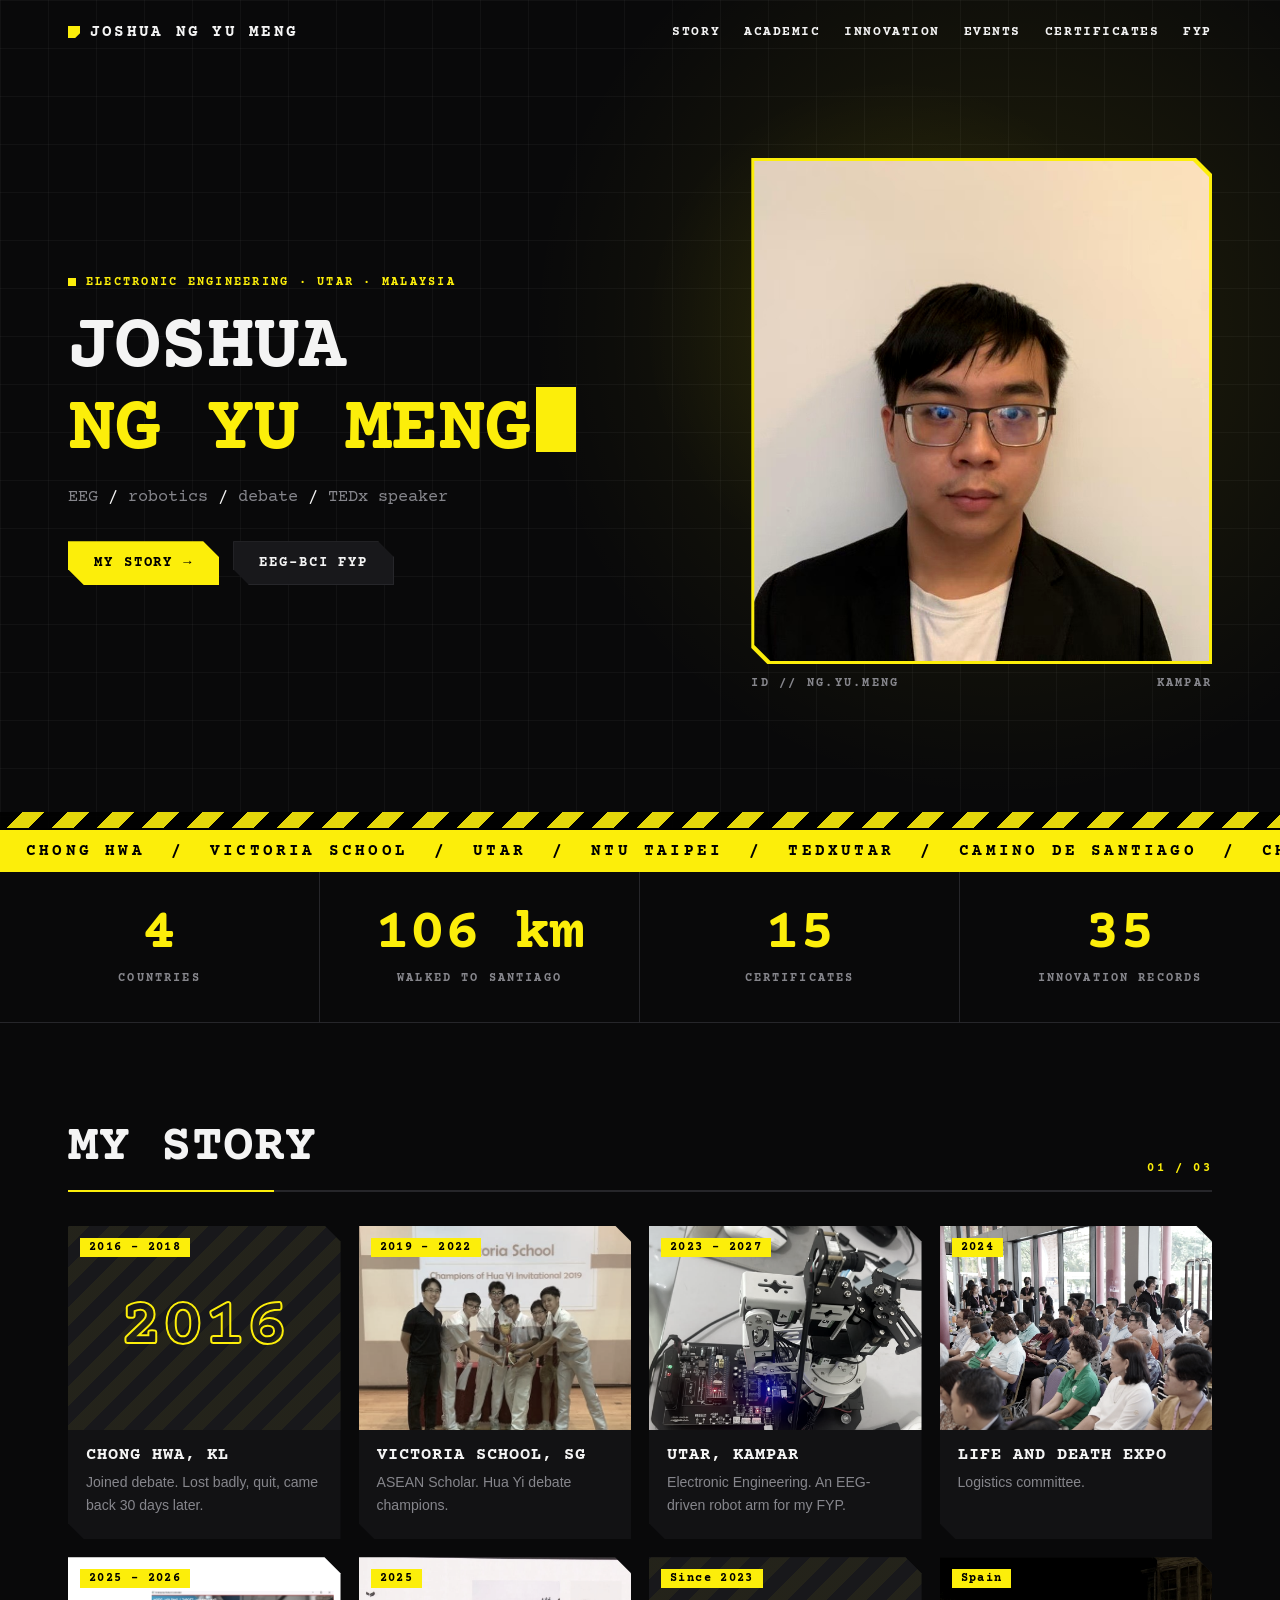
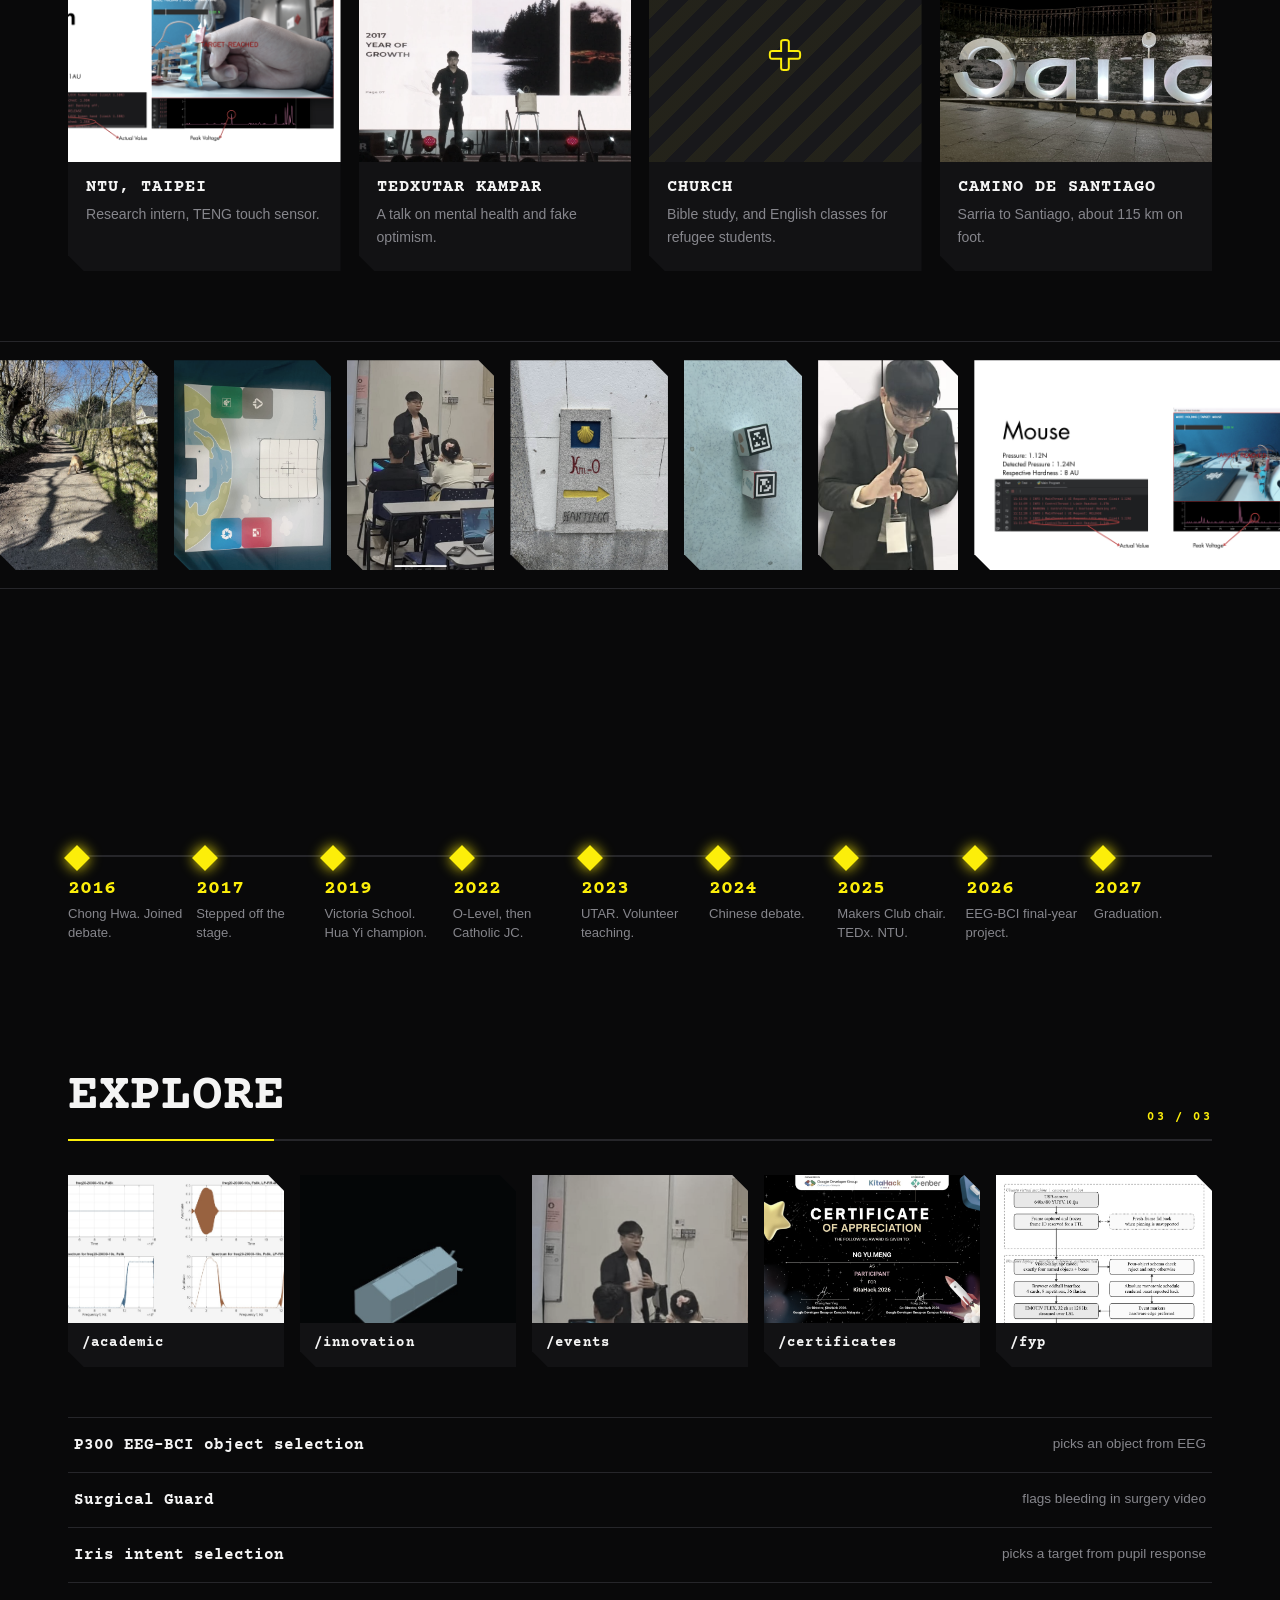
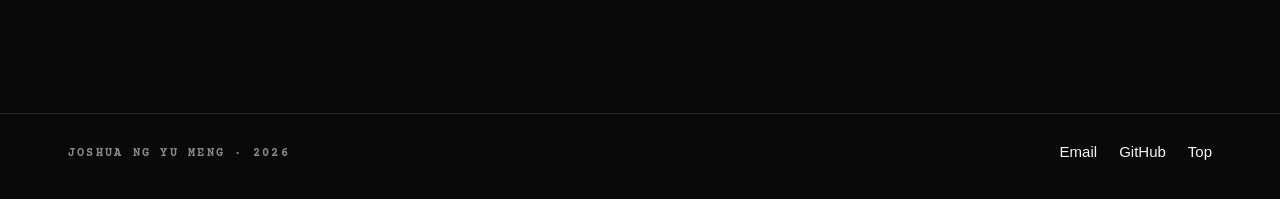
==== commit c0a62451: "Show homepage numbers and animation on every device The counters now hold their real values in the p" ====
--- a/index.html
+++ b/index.html
@@ -22,7 +22,7 @@
 
   <div class="ticker" aria-hidden="true"><div><span>Chong Hwa</span>/<span>Victoria School</span>/<span>UTAR</span>/<span>NTU Taipei</span>/<span>TEDxUTAR</span>/<span>Camino de Santiago</span>/<span>Chong Hwa</span>/<span>Victoria School</span>/<span>UTAR</span>/<span>NTU Taipei</span>/<span>TEDxUTAR</span>/<span>Camino de Santiago</span>/</div></div>
 
-  <div class="nums" id="nums"><div><b data-n="4">0</b><span>countries</span></div><div><b data-n="115" data-s=" km">0</b><span>walked to Santiago</span></div><div><b data-n="16">0</b><span>certificates</span></div><div><b data-n="38">0</b><span>innovation records</span></div></div>
+  <div class="nums" id="nums"><div><b data-n="4">4</b><span>countries</span></div><div><b data-n="115" data-s=" km">115 km</b><span>walked to Santiago</span></div><div><b data-n="16">16</b><span>certificates</span></div><div><b data-n="38">38</b><span>innovation records</span></div></div>
 
   <section class="block" id="story"><div class="wrap">
     <div class="head rv"><h2>My story</h2><span class="hud">01 / 03</span></div>
@@ -81,13 +81,12 @@
   var top = document.getElementById('top');
   function onScroll(){ top.classList.toggle('solid', window.scrollY > 20); }
   window.addEventListener('scroll', onScroll, {passive:true}); onScroll();
-  var still = window.matchMedia('(prefers-reduced-motion: reduce)').matches;
+  var still = false;
   (function(){
   // scroll progress bar
   var bar = document.getElementById('progress');
   function prog(){ var m = document.documentElement.scrollHeight - innerHeight; bar.style.transform = 'scaleX(' + (m > 0 ? scrollY / m : 0) + ')'; }
   window.addEventListener('scroll', prog, {passive:true}); prog();
-  if (still) return;
   // type the name, one line after the other
   var lines = document.querySelectorAll('.name .typed'), li = 0;
   lines.forEach(function(s){ s.textContent = ''; });
@@ -115,7 +114,7 @@
     if (!e.isIntersecting) return; once.unobserve(e.target);
     if (e.target.id === 'line') { e.target.classList.add('in'); return; }
     e.target.querySelectorAll('b[data-n]').forEach(function(b){
-      var n = +b.getAttribute('data-n'), s = b.getAttribute('data-s') || '', t0 = performance.now();
+      var n = +b.getAttribute('data-n'), s = b.getAttribute('data-s') || '', t0 = performance.now(); b.textContent = '0' + s;
       (function step(t){ var p = Math.min(1, (t - t0) / 1400); b.textContent = Math.round(n * (1 - Math.pow(1 - p, 3))) + s; if (p < 1) requestAnimationFrame(step); })(t0);
     });
   }); }, {threshold:.4});
@@ -125,8 +124,9 @@
   var groups = document.querySelectorAll('.cards, .line, .tiles');
   groups.forEach(function(g){ Array.prototype.forEach.call(g.querySelectorAll('.rv'), function(el, i){ el.style.setProperty('--i', i); }); });
   var items = document.querySelectorAll('.rv');
-  if (still || !('IntersectionObserver' in window)) { items.forEach(function(el){ el.classList.add('in'); }); return; }
+  if (!('IntersectionObserver' in window)) { items.forEach(function(el){ el.classList.add('in'); }); return; }
   var io = new IntersectionObserver(function(es){ es.forEach(function(e){ if (e.isIntersecting) { e.target.classList.add('in'); io.unobserve(e.target); } }); }, {rootMargin:'0px 0px -6% 0px'});
   items.forEach(function(el){ io.observe(el); });
+  setTimeout(function(){ document.querySelectorAll('.rv').forEach(function(el){ el.classList.add('in'); }); var l = document.getElementById('line'); if (l) l.classList.add('in'); }, 2500);
 })();
 </script></body></html>
--- a/home.css
+++ b/home.css
@@ -156,9 +156,7 @@
 @keyframes blink{50%{opacity:0}}
 @media(max-width:1000px){.line:after{left:6px;top:0;width:2px;height:100%;transform:scaleY(0);transform-origin:top}.line.in:after{transform:none}}
 @media(max-width:620px){.nums{grid-template-columns:1fr 1fr}.nums div:nth-child(2){border-right:0}.nums div{padding:22px 10px;border-bottom:1px solid var(--line)}}
-@media(prefers-reduced-motion:reduce){.js .ld,.js .frame{opacity:1;transform:none;clip-path:var(--cut)}.card .pic:after,.head:after,.line:after{display:none}.progress{display:none}}
 
-@media(prefers-reduced-motion:reduce){*,*:before,*:after{animation:none!important;transition:none!important}.js .rv{opacity:1;transform:none}html{scroll-behavior:auto}}
 
 @media(max-width:1000px){
   .nav{gap:14px}.nav a{font-size:.72rem}
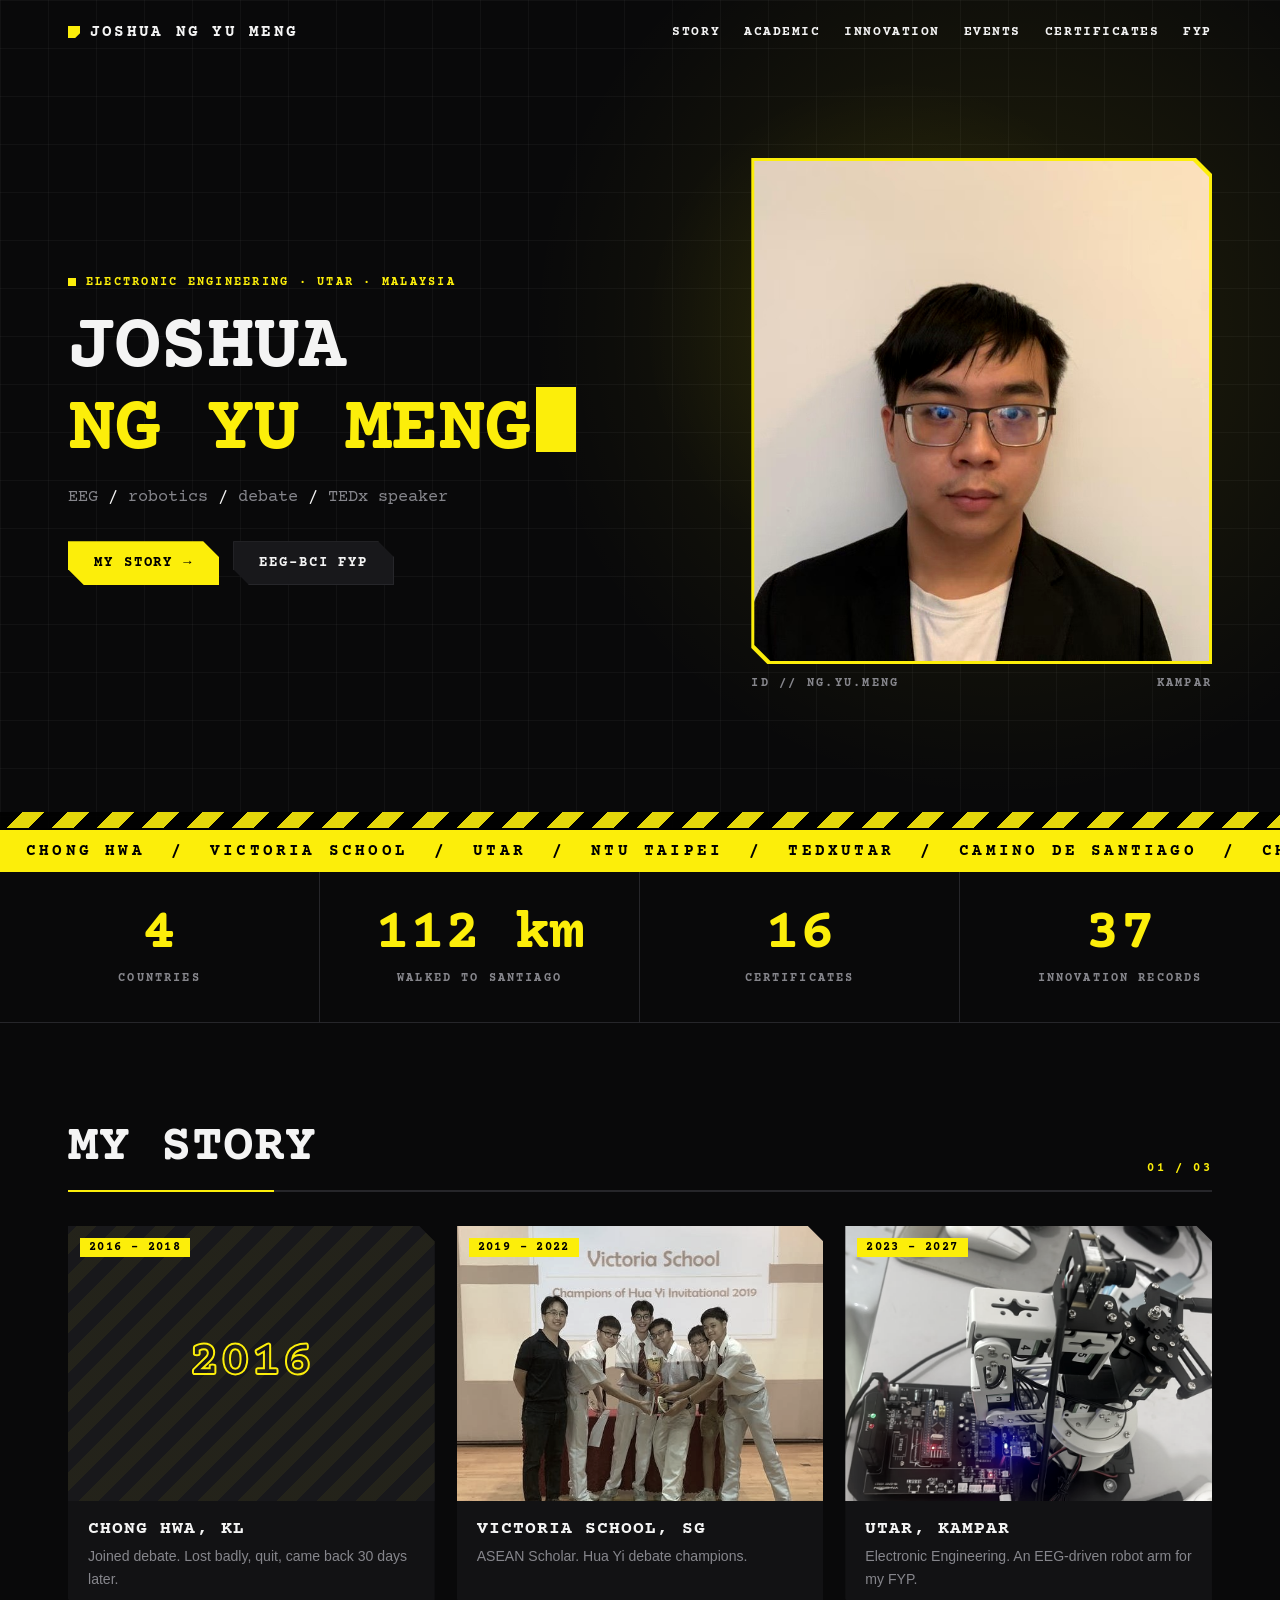
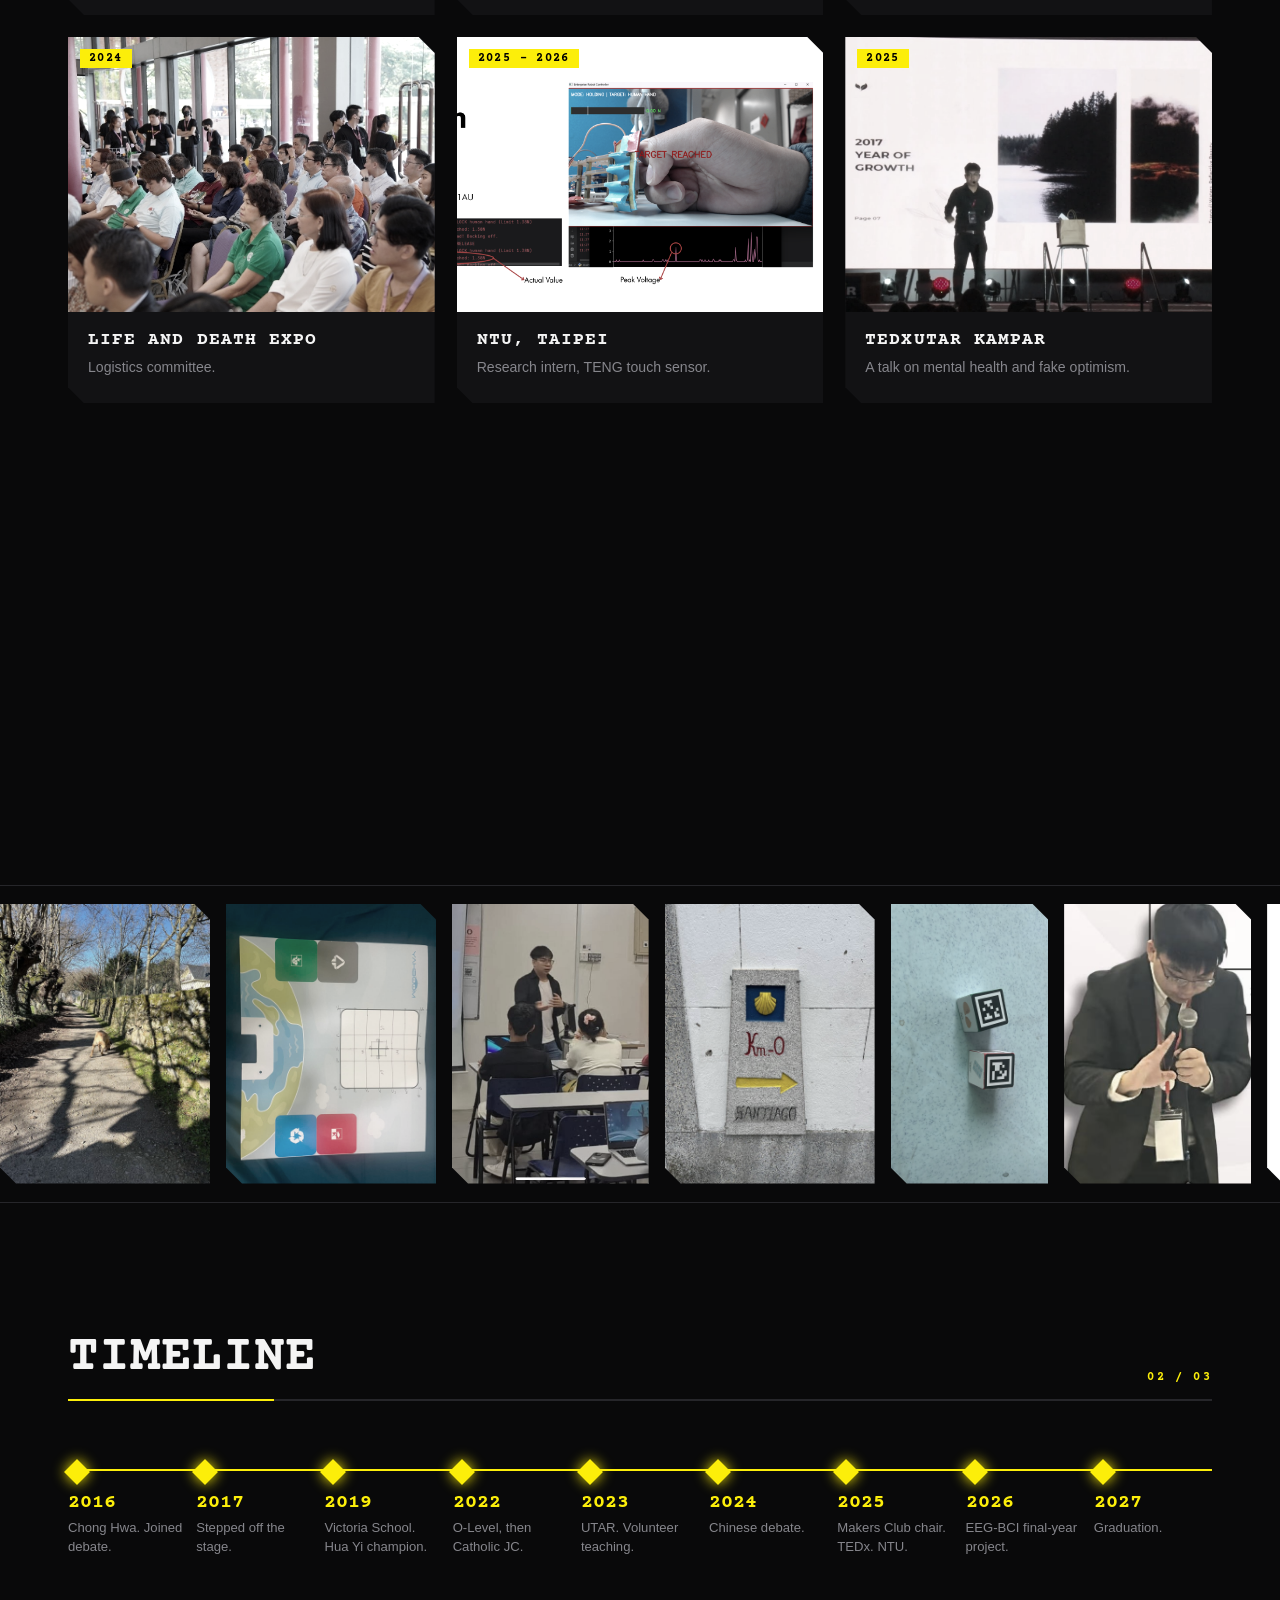
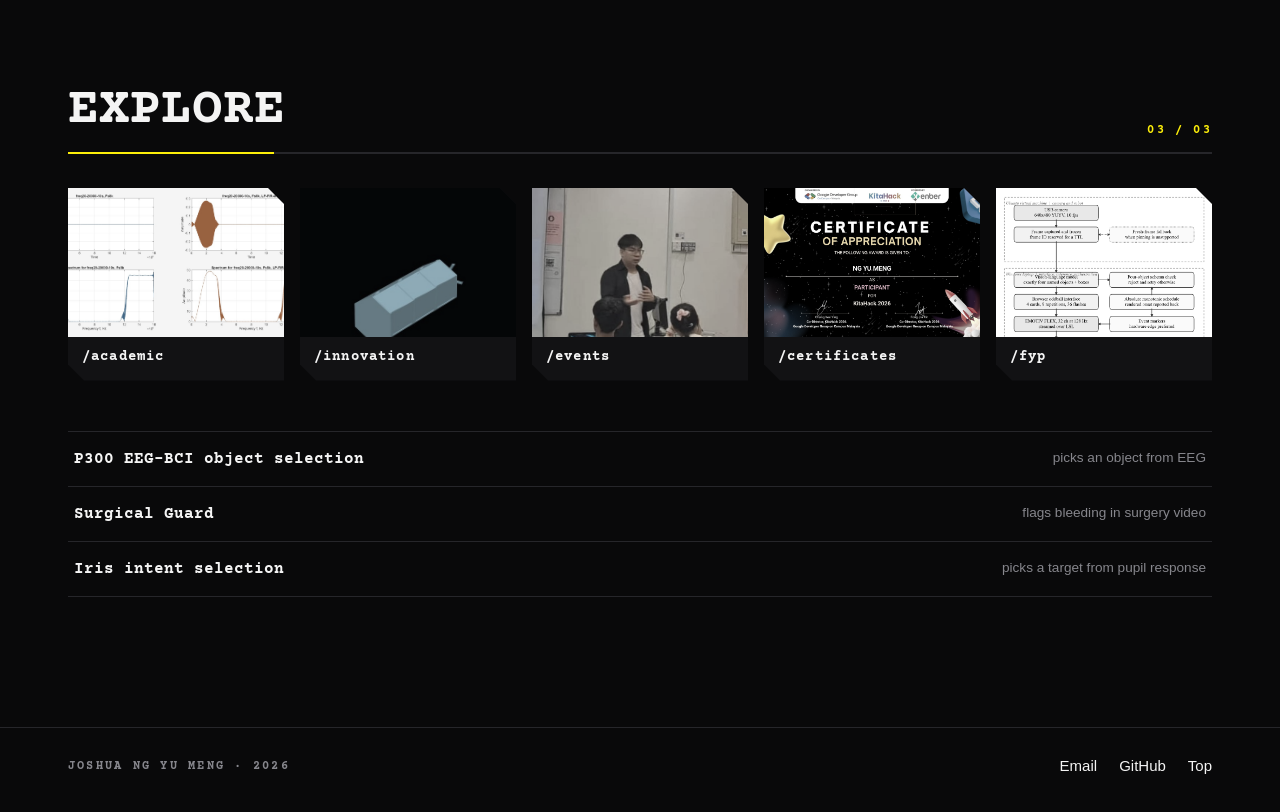
==== commit c3bbe830: "Rebuild Academic, Innovation, Events and Certificates as photo-card pages The four pages now use the" ====
--- a/index.html
+++ b/index.html
@@ -125,7 +125,7 @@
   groups.forEach(function(g){ Array.prototype.forEach.call(g.querySelectorAll('.rv'), function(el, i){ el.style.setProperty('--i', i); }); });
   var items = document.querySelectorAll('.rv');
   if (!('IntersectionObserver' in window)) { items.forEach(function(el){ el.classList.add('in'); }); return; }
-  var io = new IntersectionObserver(function(es){ es.forEach(function(e){ if (e.isIntersecting) { e.target.classList.add('in'); io.unobserve(e.target); } }); }, {rootMargin:'0px 0px -6% 0px'});
+  var io = new IntersectionObserver(function(es){ es.forEach(function(e){ if (e.isIntersecting) { var el = e.target; el.classList.add('in'); io.unobserve(el); if (!el.closest('.line')) setTimeout(function(){ el.classList.remove('rv','in'); el.style.removeProperty('--i'); }, 1700); } }); }, {rootMargin:'0px 0px -6% 0px'});
   items.forEach(function(el){ io.observe(el); });
   setTimeout(function(){ document.querySelectorAll('.rv').forEach(function(el){ el.classList.add('in'); }); var l = document.getElementById('line'); if (l) l.classList.add('in'); }, 2500);
 })();
--- a/home.css
+++ b/home.css
@@ -142,8 +142,9 @@
 .head:after{content:"";position:absolute;left:0;bottom:-1px;height:2px;width:100%;background:linear-gradient(90deg,var(--y) 0 18%,var(--line) 18%);transform:scaleX(0);transform-origin:left;transition:transform 1s cubic-bezier(.7,0,.2,1)}
 .head.in:after{transform:none}
 /* card photos: yellow shutter slides away */
-.card .pic:after{content:"";position:absolute;inset:0;background:var(--y);transform-origin:right;transition:transform .7s cubic-bezier(.7,0,.2,1);transition-delay:calc(var(--i,0) * 90ms + .15s)}
-.card.in .pic:after{transform:scaleX(0)}
+.card .pic:after{content:"";position:absolute;inset:0;background:var(--y);transform-origin:right;transform:scaleX(0);pointer-events:none}
+.js .card.rv:not(.in) .pic:after{transform:none}
+.card.in .pic:after{transition:transform .7s cubic-bezier(.7,0,.2,1);transition-delay:calc(var(--i,0) * 90ms + .15s)}
 .card .yr{z-index:2}
 /* timeline fills */
 .line:after{content:"";position:absolute;left:0;top:34px;height:2px;width:100%;background:var(--y);transform:scaleX(0);transform-origin:left;transition:transform 1.8s ease}
@@ -177,3 +178,67 @@
   .code a{flex-direction:column;gap:4px}.code a small{text-align:left}
   footer .wrap{flex-direction:column;align-items:flex-start}footer a{margin:0 18px 0 0}
 }
+
+/* ---------- inner pages built on this stylesheet ---------- */
+.nav a[aria-current]{color:var(--y)}.nav a[aria-current]:after{transform:none}
+.top.solid{background:rgba(9,9,10,.92)}
+.phero{position:relative;overflow:hidden;padding:130px 0 80px;background:radial-gradient(circle at 80% 30%,rgba(252,238,10,.09),transparent 42%),linear-gradient(rgba(255,255,255,.035) 1px,transparent 1px) 0 0/48px 48px,linear-gradient(90deg,rgba(255,255,255,.035) 1px,transparent 1px) 0 0/48px 48px,var(--bg);animation:grid 30s linear infinite}
+.phero h1{margin:0 0 16px;color:var(--white);font:700 clamp(2.6rem,6.4vw,5.4rem)/.95 var(--type);text-transform:uppercase}
+.phero h1 span{display:block;color:var(--y)}
+.phero .tag{margin-bottom:26px}
+.chips{display:flex;flex-wrap:wrap;gap:10px}
+.chips span,.chips a{display:inline-flex;align-items:center;gap:8px;padding:7px 14px;background:var(--panel2);color:var(--white);clip-path:var(--cut);font:700 .74rem var(--type);letter-spacing:.12em;text-transform:uppercase;text-decoration:none}
+.chips b{color:var(--y);font-size:1rem}
+.chips a{background:transparent;box-shadow:inset 0 0 0 1px var(--line);color:var(--y);padding:5px 10px;font-size:.68rem}
+.chips a:hover{background:var(--y);color:#000}
+.card .desc{margin:0;color:var(--dim);font-size:.86rem;display:-webkit-box;-webkit-line-clamp:2;-webkit-box-orient:vertical;overflow:hidden}
+.card .chips{margin-top:12px;gap:6px}
+.card .pic.contain{background:#0e0e10}
+.card .pic.contain img{object-fit:contain;padding:10px;filter:none}
+.card .pic.type b{font-size:3.2rem}
+.card.wide{grid-column:span 2}
+.card.wide .pic{aspect-ratio:16/9}
+.card.wide video{width:100%;height:100%;object-fit:cover;background:#000;display:block}
+.card .list{margin:8px 0 0;color:var(--dim);font:.8rem/1.6 var(--type)}
+a.card{text-decoration:none}
+.gallery{display:grid;grid-template-columns:repeat(auto-fit,minmax(240px,1fr));gap:16px;margin-bottom:26px}
+.gallery a{display:block;background:#0e0e10;clip-path:var(--cut);text-decoration:none;transition:transform .3s}
+.gallery img{width:100%;height:220px;object-fit:contain;padding:10px;background:#f4f4f4}
+.gallery span{display:block;padding:10px 14px;color:var(--dim);font:.78rem var(--type)}
+.gallery a:hover{transform:translateY(-4px)}.gallery a:hover span{color:var(--y)}
+.rows{list-style:none;margin:0;padding:0;border-top:1px solid var(--line)}
+.rows li{display:grid;grid-template-columns:minmax(200px,.8fr) 1.6fr auto;gap:24px;align-items:center;padding:16px 4px;border-bottom:1px solid var(--line);transition:background .25s,padding .25s}
+.rows li:hover{background:var(--panel);padding-left:14px}
+.rows h3{margin:0;color:var(--white);font:700 .98rem var(--type);text-transform:uppercase;letter-spacing:.04em}
+.rows li:hover h3{color:var(--y)}
+.rows p{margin:0;color:var(--dim);font-size:.86rem}
+.rows .chips{justify-content:flex-end}
+.pair{display:grid;grid-template-columns:1fr 1fr;gap:16px}
+.pair figure{margin:0;background:#f4f4f4;clip-path:var(--cut)}
+.pair img{width:100%;height:auto}
+.pair figcaption{background:var(--panel);color:var(--dim);padding:10px 14px;font:.8rem var(--type)}
+@media(max-width:1000px){.rows li{grid-template-columns:1fr;gap:6px}.rows .chips{justify-content:flex-start}.card.wide{grid-column:span 2}}
+@media(max-width:620px){.phero{padding-top:150px}.card.wide{grid-column:1/-1}.pair{grid-template-columns:1fr}.gallery img{height:180px}}
+.cards{grid-template-columns:repeat(4,minmax(0,1fr))}
+.card{min-width:0}
+.card video{max-width:100%}
+.card h3,.card .desc,.card .list{overflow-wrap:anywhere}
+@media(max-width:1000px){.cards{grid-template-columns:repeat(2,minmax(0,1fr))}}
+/* larger images */
+.cards{grid-template-columns:repeat(3,minmax(0,1fr));gap:22px}
+.card .txt{padding:18px 20px 24px}
+.card h3{font-size:1.1rem}
+.card .yr{max-width:calc(100% - 24px)}
+.gallery{grid-template-columns:repeat(auto-fit,minmax(320px,1fr))}
+.gallery img{height:340px}
+.strip img{height:280px}
+@media(max-width:1000px){.cards{grid-template-columns:repeat(2,minmax(0,1fr))}.gallery img{height:280px}}
+@media(max-width:620px){
+  .cards{grid-template-columns:1fr;gap:16px}
+  .card .txt{padding:16px 18px 20px}.card h3{font-size:1rem}.card p,.card .desc{font-size:.88rem}
+  .card .pic.type b{font-size:3.4rem}
+  .gallery{grid-template-columns:1fr}.gallery img{height:240px}
+  .strip img{height:200px}
+}
+.head{flex-wrap:wrap;row-gap:8px}.head .hud{white-space:nowrap}
+@media(max-width:620px){.head .hud{white-space:normal}}
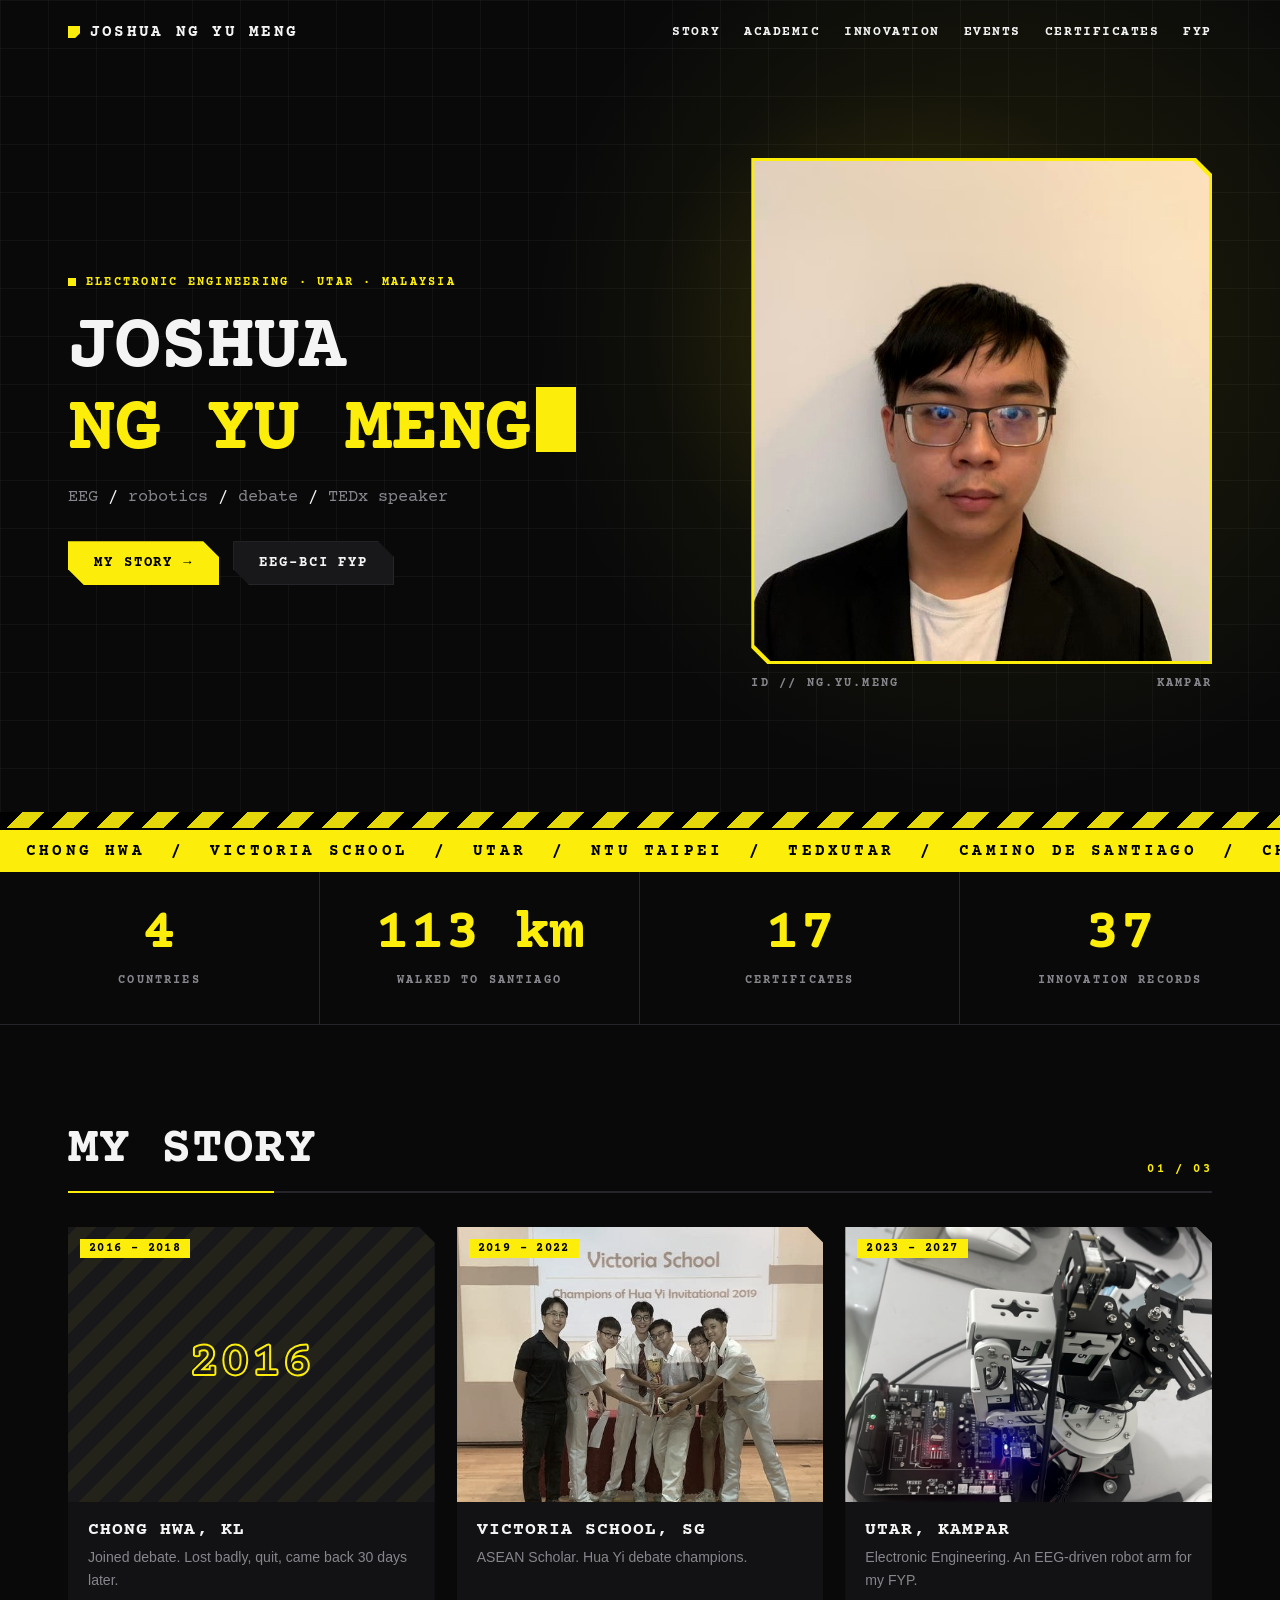
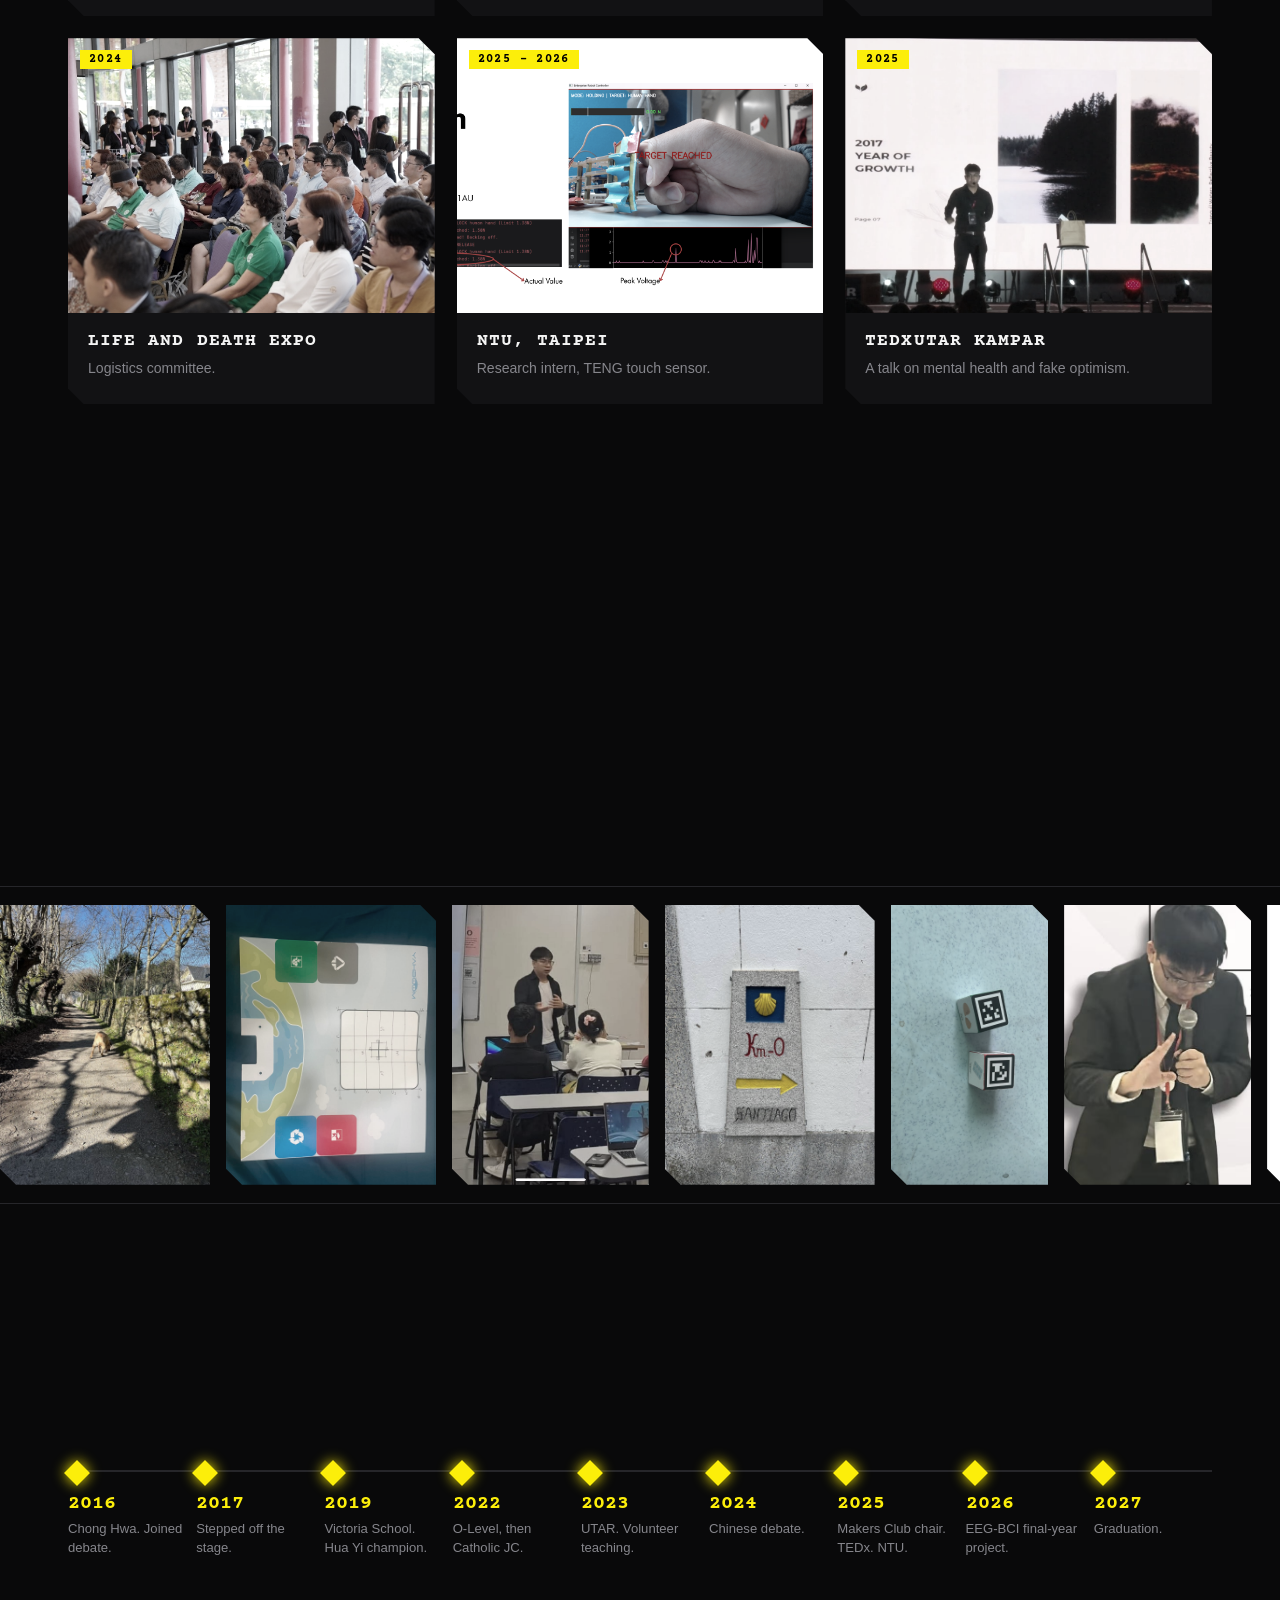
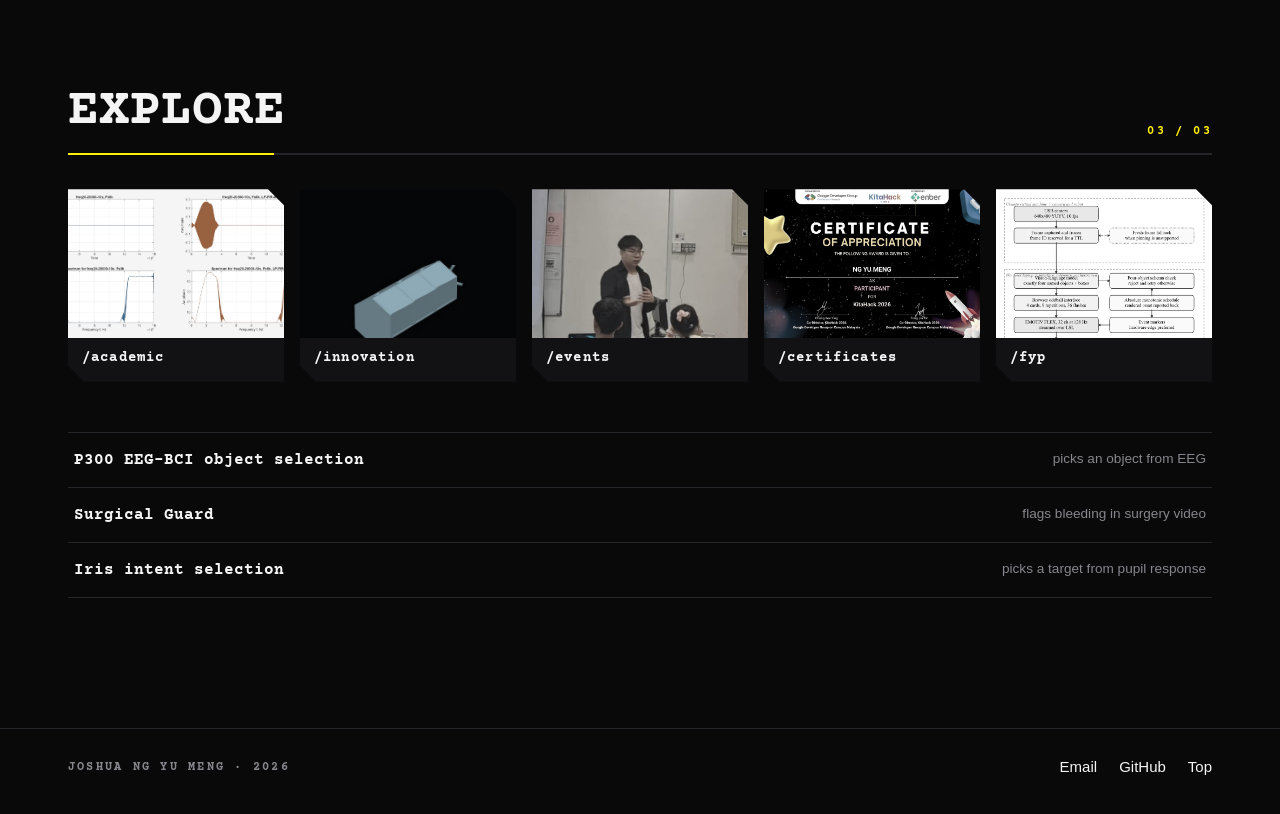
==== commit 80c2f63f: "Add the MaiStorage participation certificate The January 2026 MaiStorage event, where the FYP was de" ====
--- a/index.html
+++ b/index.html
@@ -22,7 +22,7 @@
 
   <div class="ticker" aria-hidden="true"><div><span>Chong Hwa</span>/<span>Victoria School</span>/<span>UTAR</span>/<span>NTU Taipei</span>/<span>TEDxUTAR</span>/<span>Camino de Santiago</span>/<span>Chong Hwa</span>/<span>Victoria School</span>/<span>UTAR</span>/<span>NTU Taipei</span>/<span>TEDxUTAR</span>/<span>Camino de Santiago</span>/</div></div>
 
-  <div class="nums" id="nums"><div><b data-n="4">4</b><span>countries</span></div><div><b data-n="115" data-s=" km">115 km</b><span>walked to Santiago</span></div><div><b data-n="16">16</b><span>certificates</span></div><div><b data-n="38">38</b><span>innovation records</span></div></div>
+  <div class="nums" id="nums"><div><b data-n="4">4</b><span>countries</span></div><div><b data-n="115" data-s=" km">115 km</b><span>walked to Santiago</span></div><div><b data-n="17">17</b><span>certificates</span></div><div><b data-n="38">38</b><span>innovation records</span></div></div>
 
   <section class="block" id="story"><div class="wrap">
     <div class="head rv"><h2>My story</h2><span class="hud">01 / 03</span></div>
--- a/home.css
+++ b/home.css
@@ -242,3 +242,23 @@
 }
 .head{flex-wrap:wrap;row-gap:8px}.head .hud{white-space:nowrap}
 @media(max-width:620px){.head .hud{white-space:normal}}
+/* FYP page pieces */
+.bigvid,.bigimg{margin:0;clip-path:var(--cut);background:#000}
+.bigvid video{display:block;width:100%;max-height:78vh;background:#000}
+.bigimg{background:#f4f4f4;margin-top:28px}
+.bigimg img{width:100%;max-height:900px;object-fit:contain;padding:18px}
+.bigvid figcaption,.bigimg figcaption{background:var(--panel);color:var(--dim);padding:12px 18px;font:.82rem var(--type)}
+.lead-line{margin:22px 0 0;color:var(--white);font:1.15rem/1.5 var(--type);max-width:900px}
+.steps{list-style:none;margin:0;padding:0;display:grid;grid-template-columns:repeat(6,minmax(0,1fr));gap:12px;counter-reset:s}
+.step{position:relative;background:var(--panel);clip-path:var(--cut);padding:18px 16px 20px;min-height:120px;transition:background .3s}
+.step b{display:block;color:var(--y);font:700 1.6rem var(--type);margin-bottom:8px}
+.step span{color:var(--white);font:700 .82rem/1.35 var(--type);text-transform:uppercase;letter-spacing:.04em}
+.step:hover{background:var(--y)}.step:hover b,.step:hover span{color:#000}
+.cards.two{grid-template-columns:repeat(2,minmax(0,1fr))}
+.card .pic.light{background:#f4f4f4}
+.cards.two .pic{aspect-ratio:16/10}
+.nums.three{grid-template-columns:repeat(3,1fr);border-top:1px solid var(--line)}
+.nums span{display:block;margin-top:8px;line-height:1.5}
+@media(max-width:1000px){.steps{grid-template-columns:repeat(3,minmax(0,1fr))}}
+@media(max-width:620px){.steps{grid-template-columns:1fr 1fr}.cards.two{grid-template-columns:1fr}.nums.three{grid-template-columns:1fr}.nums.three div{border-right:0}.bigimg img{padding:8px}.lead-line{font-size:1rem}}
+.card .desc.full{display:block;-webkit-line-clamp:unset;overflow:visible;color:var(--text);font-size:.9rem;line-height:1.65}
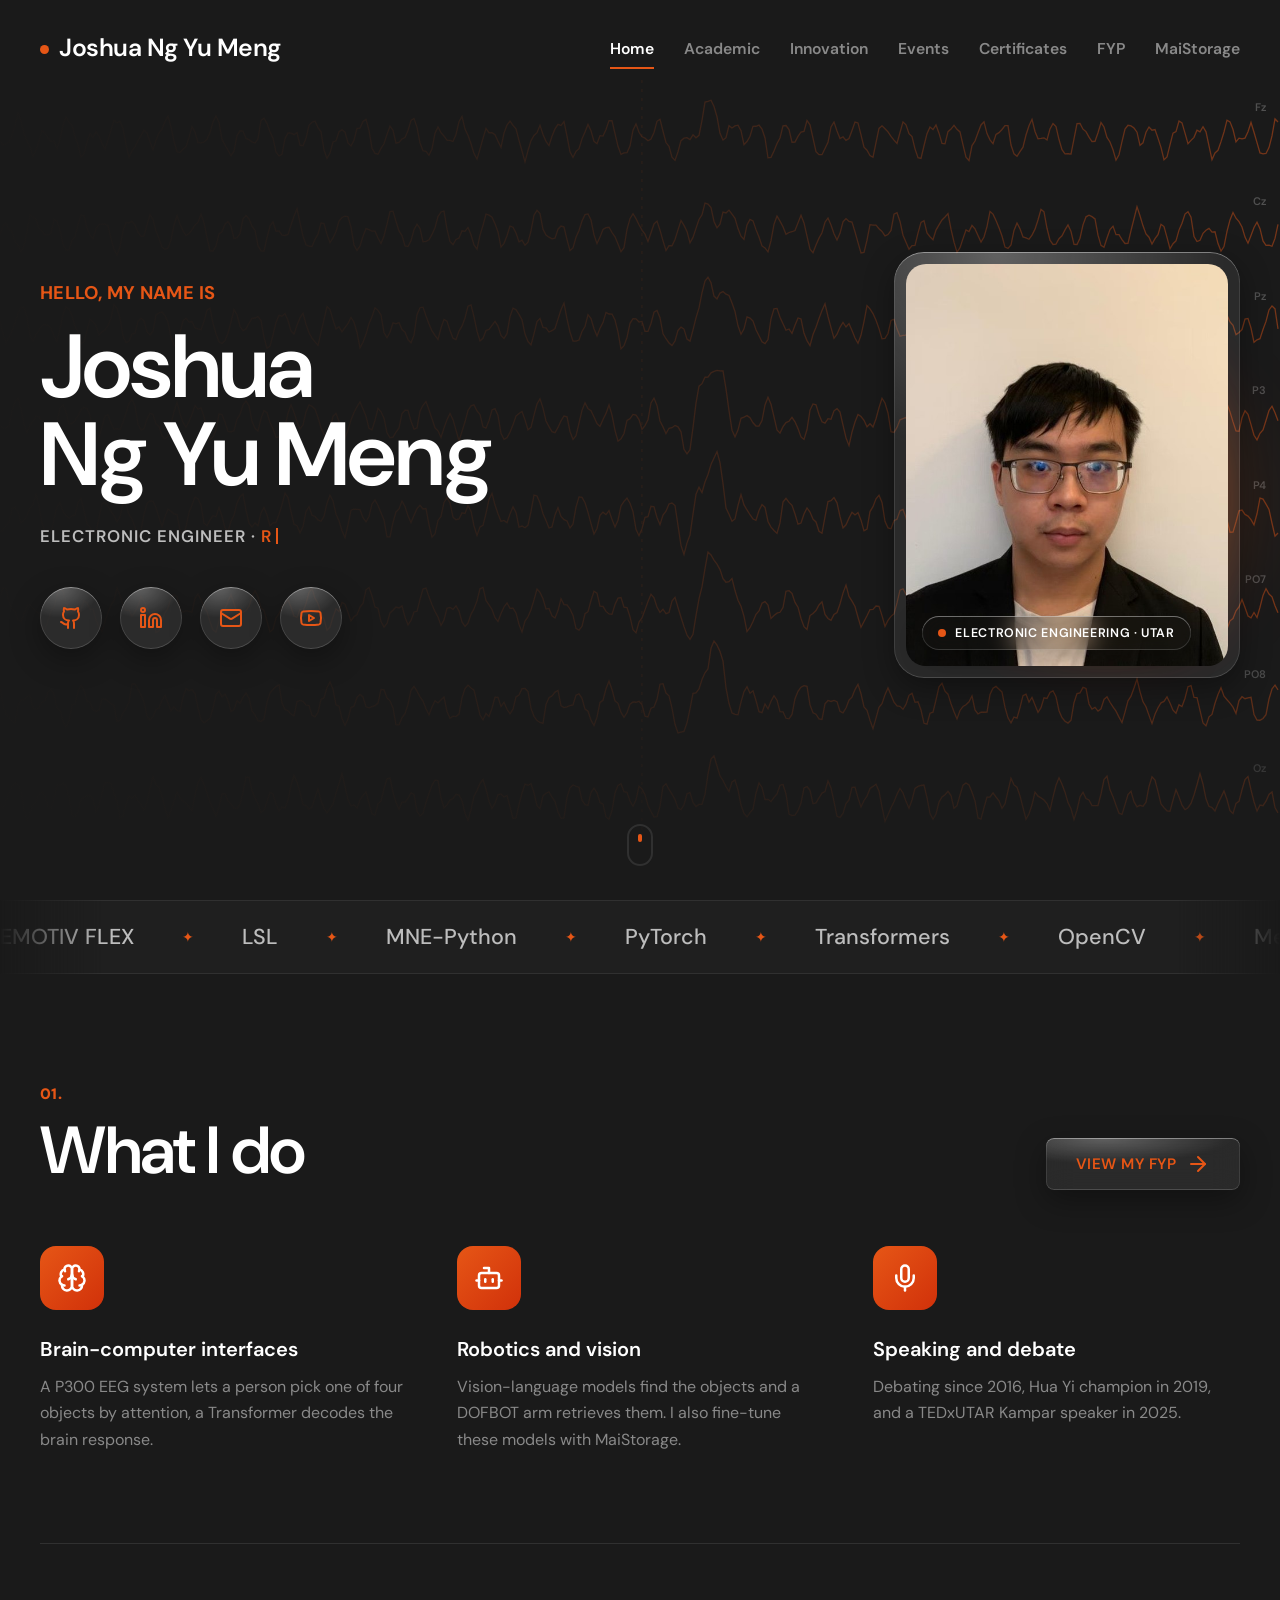
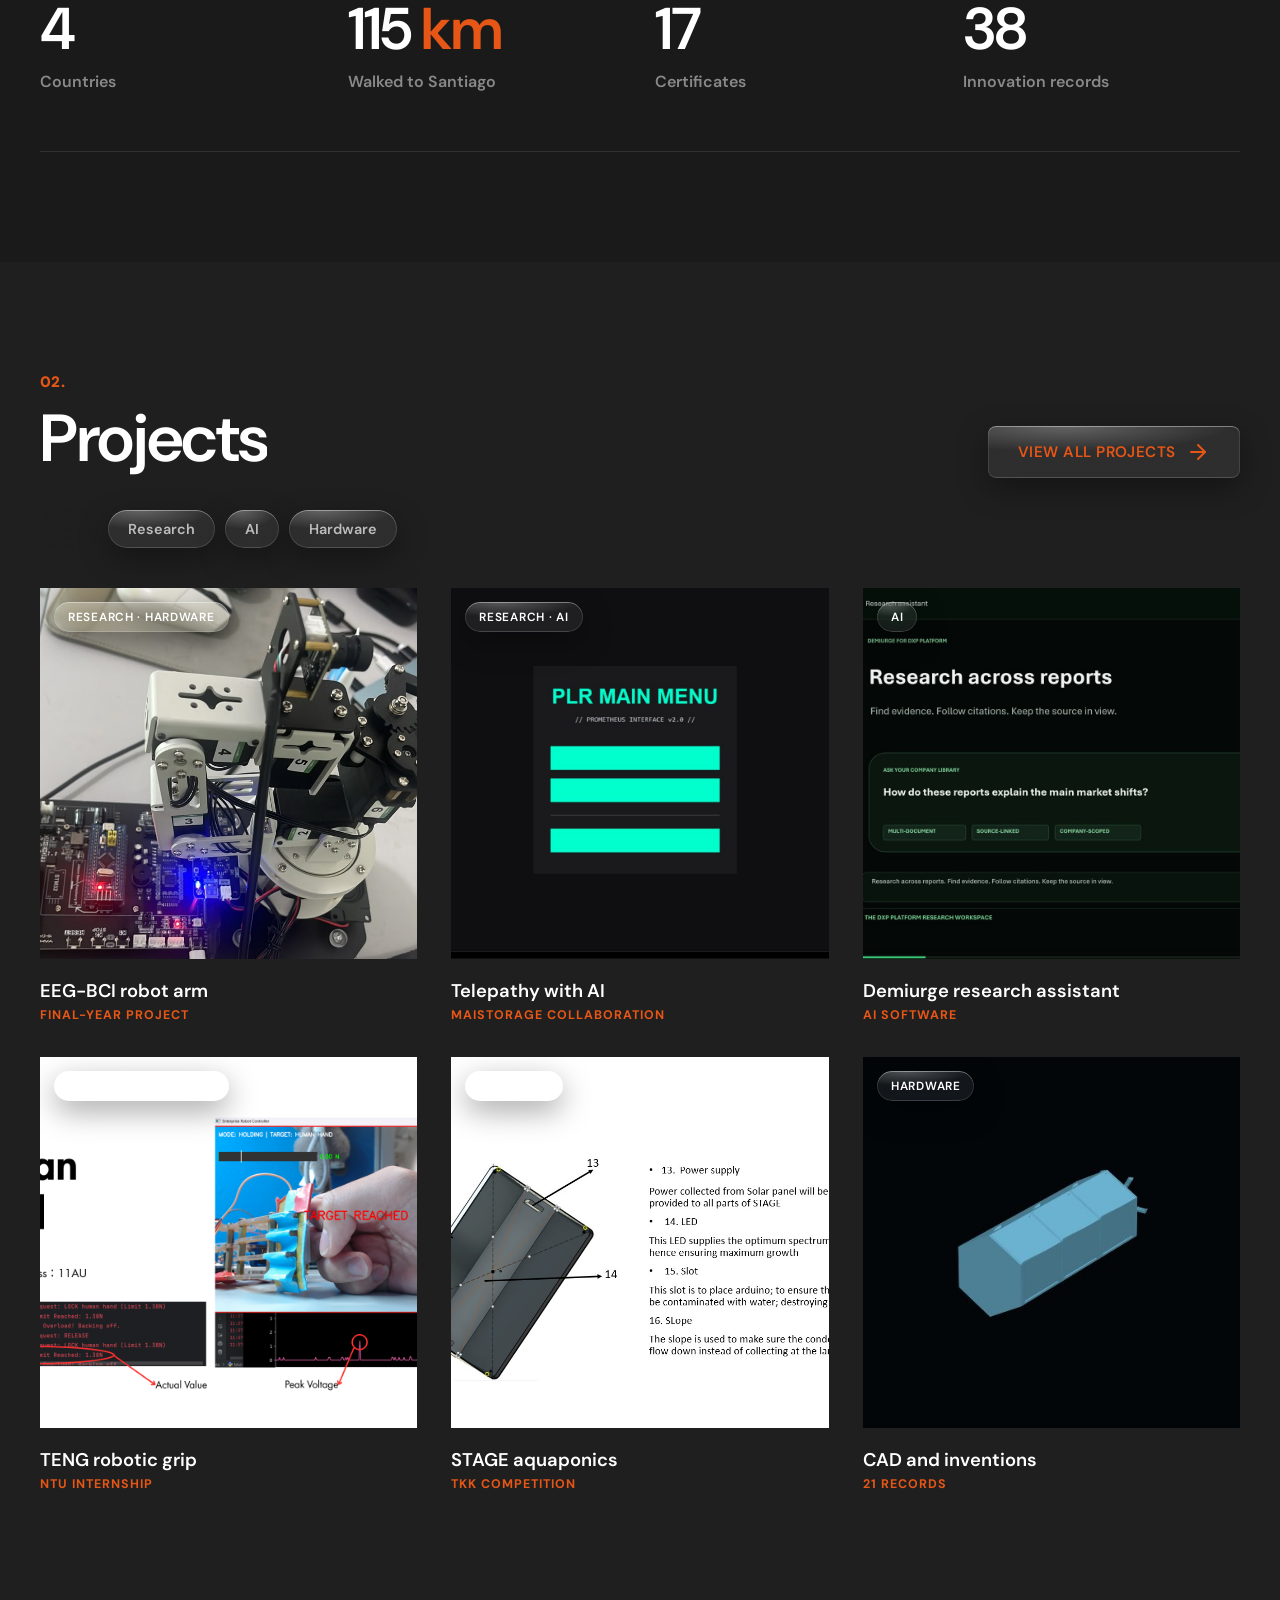
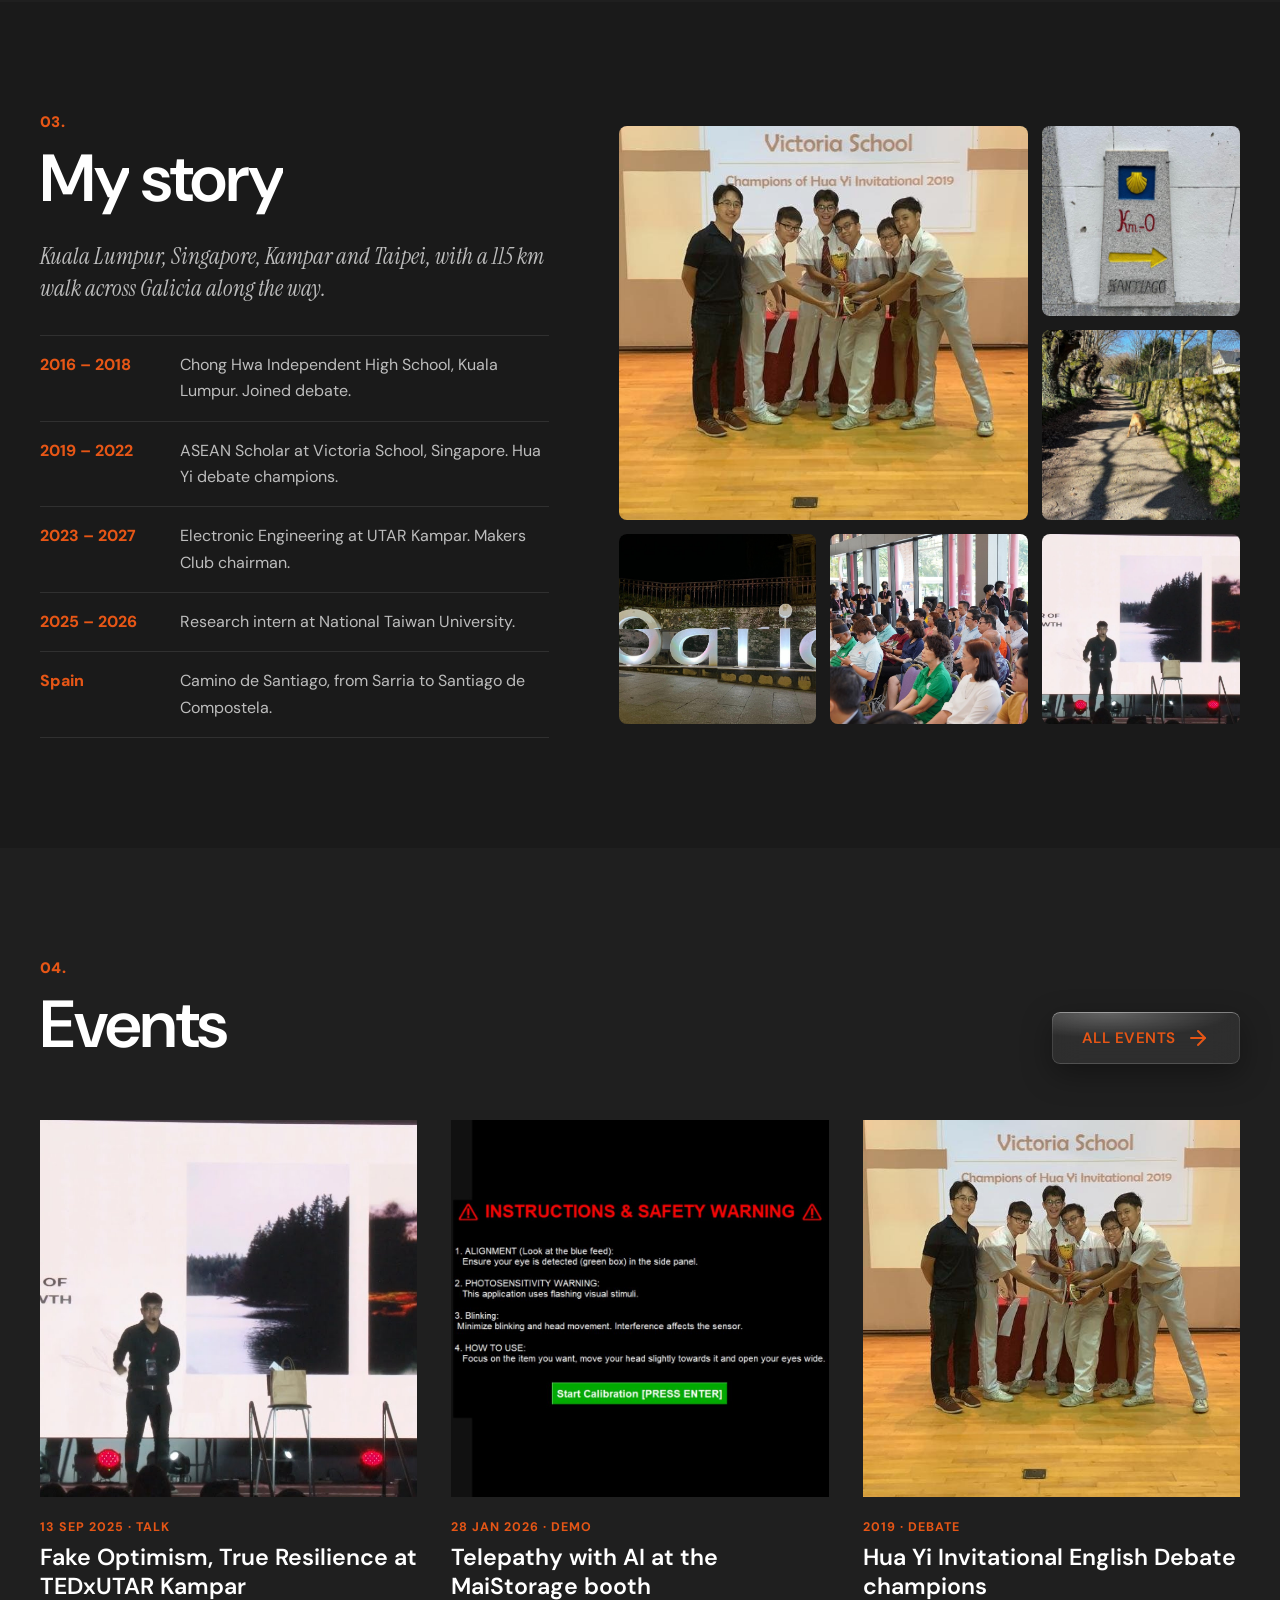
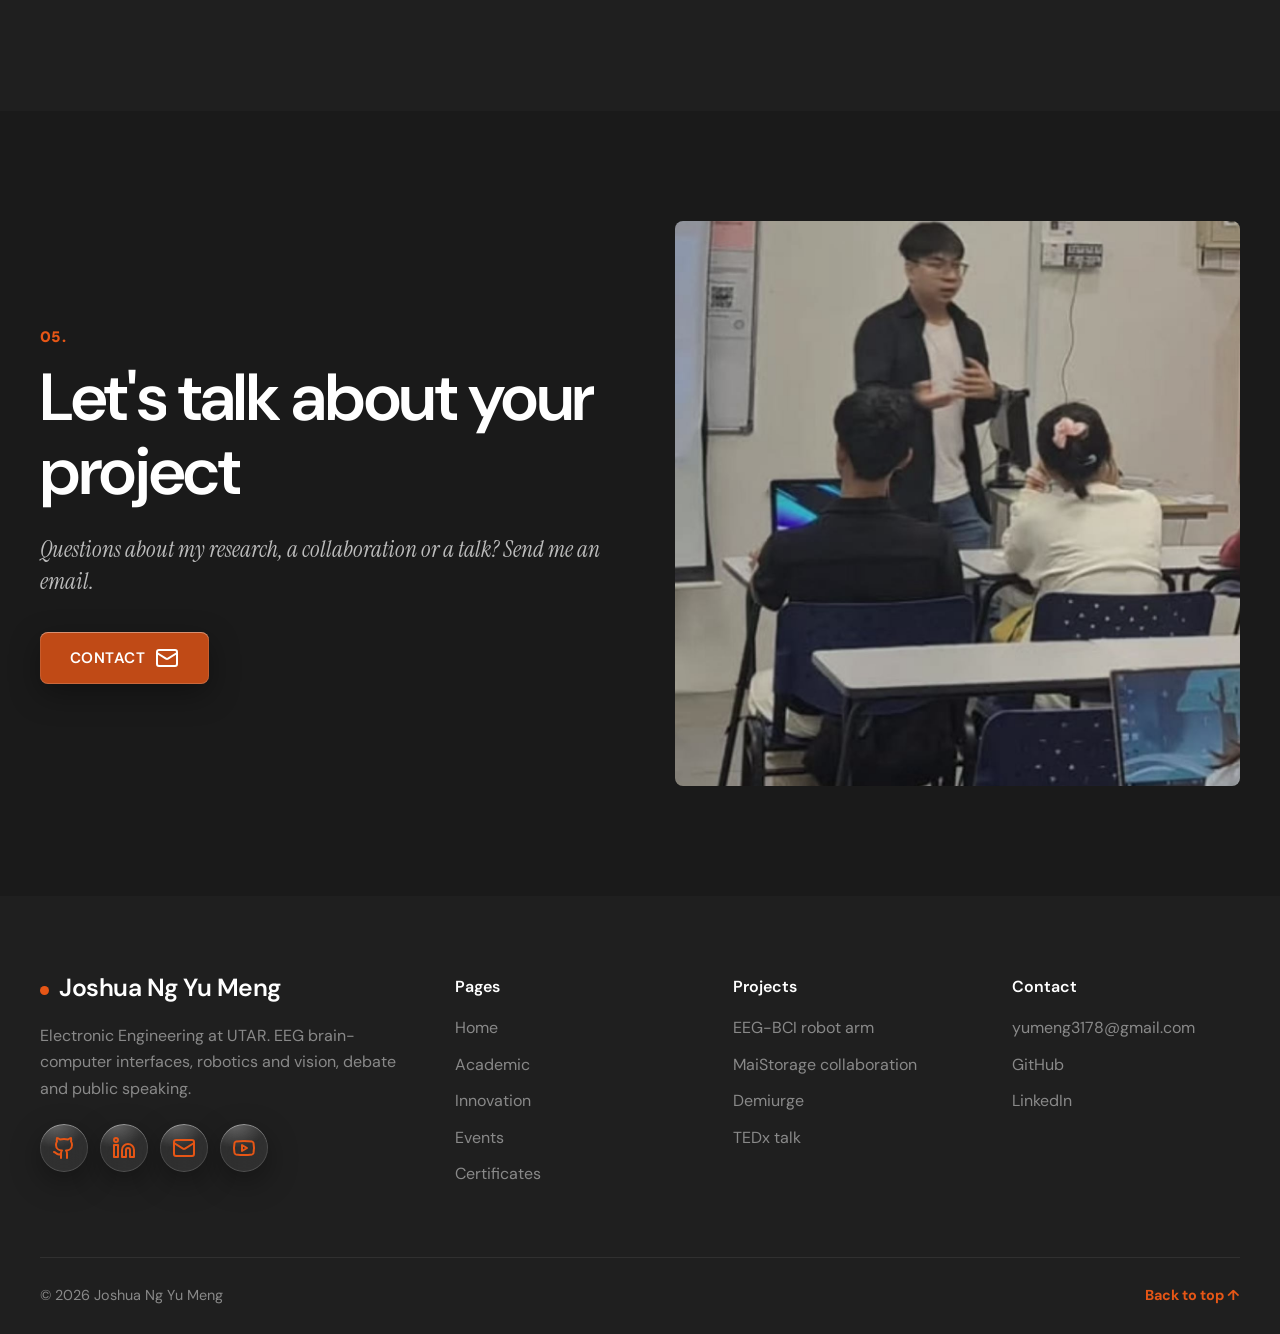
==== commit 75c3a236: "Redesign the site in the Persona style with glass, motion and a MaiStorage story - Persona layout ac" ====
--- a/index.html
+++ b/index.html
@@ -1,132 +1,72 @@
 <!doctype html>
-<html lang="en"><head><meta charset="utf-8"><meta name="viewport" content="width=device-width, initial-scale=1"><meta name="description" content="Joshua Ng Yu Meng, Electronic Engineering student at UTAR. EEG-BCI research, robotics, debate, TEDx and the Camino de Santiago."><title>Joshua Ng Yu Meng | Engineering portfolio</title><link rel="preconnect" href="https://fonts.googleapis.com"><link rel="preconnect" href="https://fonts.gstatic.com" crossorigin><link rel="stylesheet" href="https://fonts.googleapis.com/css2?family=Courier+Prime:wght@400;700&display=swap"><link rel="stylesheet" href="home.css"></head>
-<body><div class="progress" id="progress"></div><script>document.documentElement.classList.add('js')</script>
-<header class="top" id="top"><div class="wrap">
-  <a class="brand" href="index.html"><i></i>Joshua Ng Yu Meng</a>
-  <nav class="nav" aria-label="Primary navigation"><a href="#story">Story</a><a href="academic.html">Academic</a><a href="innovation.html">Innovation</a><a href="events.html">Events</a><a href="certificates.html">Certificates</a><a href="fyp.html">FYP</a></nav>
-</div></header>
+<html lang="en"><head><meta charset="utf-8"><meta name="viewport" content="width=device-width, initial-scale=1"><meta name="description" content="Joshua Ng Yu Meng, Electronic Engineering student at UTAR: EEG brain-computer interfaces, robotics, debate, TEDx and the MaiStorage collaboration."><title>Joshua Ng Yu Meng | Electronic Engineering</title><link rel="preconnect" href="https://api.fontshare.com"><link rel="preconnect" href="https://fonts.googleapis.com"><link rel="preconnect" href="https://fonts.gstatic.com" crossorigin><link rel="stylesheet" href="https://api.fontshare.com/v2/css?f[]=clash-display@500,600,700&display=swap"><link rel="stylesheet" href="https://fonts.googleapis.com/css2?family=DM+Sans:ital,opsz,wght@0,9..40,400;0,9..40,500;0,9..40,700;1,9..40,400&family=Instrument+Serif:ital@0;1&display=swap"><link rel="stylesheet" href="home.css"></head>
+<body><div class="progress"></div><script>document.documentElement.classList.add('js')</script>
+<header class="top" id="top"><div class="wrap"><a class="brand" href="index.html"><i></i>Joshua Ng Yu Meng</a><nav class="nav" aria-label="Primary navigation"><a href="index.html" aria-current="page">Home</a><a href="academic.html">Academic</a><a href="innovation.html">Innovation</a><a href="events.html">Events</a><a href="certificates.html">Certificates</a><a href="fyp.html">FYP</a><a href="maistorage.html">MaiStorage</a></nav><button class="menu-btn" aria-label="Open menu" aria-expanded="false"><svg class="ic" viewBox="0 0 24 24" fill="none" stroke="currentColor" stroke-width="2" stroke-linecap="round" aria-hidden="true"><path d="M4 6h16M4 12h16M4 18h16"/></svg></button></div></header>
+<main>
+  <section class="hero"><canvas class="hero-eeg" aria-hidden="true"></canvas><div class="wrap hero-grid"><div class="hero-text">
+    <p class="hello ld" style="--d:.1s">Hello, my name is</p>
+    <h1 class="name ld" style="--d:.25s">Joshua<span>Ng Yu Meng</span></h1>
+    <p class="role ld" style="--d:.45s">Electronic engineer · <span class="rotator" data-words="EEG-BCI researcher|Robotics engineer|TEDx speaker|Debater since 2016">EEG-BCI researcher</span></p>
+    <div class="ld" style="--d:.6s"><div class="social"><a href="https://github.com/Joshua3178" target="_blank" rel="noreferrer" aria-label="GitHub"><svg class="ic" aria-hidden="true" xmlns="http://www.w3.org/2000/svg" width="24" height="24" viewBox="0 0 24 24" fill="none" stroke="currentColor" stroke-width="2" stroke-linecap="round" stroke-linejoin="round" > <path d="M15 22v-4a4.8 4.8 0 0 0-1-3.5c3 0 6-2 6-5.5.08-1.25-.27-2.48-1-3.5.28-1.15.28-2.35 0-3.5 0 0-1 0-3 1.5-2.64-.5-5.36-.5-8 0C6 2 5 2 5 2c-.3 1.15-.3 2.35 0 3.5A5.403 5.403 0 0 0 4 9c0 3.5 3 5.5 6 5.5-.39.49-.68 1.05-.85 1.65-.17.6-.22 1.23-.15 1.85v4" /> <path d="M9 18c-4.51 2-5-2-7-2" /> </svg></a><a href="https://www.linkedin.com/in/joshua-ng-5a8638422" target="_blank" rel="noreferrer" aria-label="LinkedIn"><svg class="ic" aria-hidden="true" xmlns="http://www.w3.org/2000/svg" width="24" height="24" viewBox="0 0 24 24" fill="none" stroke="currentColor" stroke-width="2" stroke-linecap="round" stroke-linejoin="round" > <path d="M16 8a6 6 0 0 1 6 6v7h-4v-7a2 2 0 0 0-2-2 2 2 0 0 0-2 2v7h-4v-7a6 6 0 0 1 6-6z" /> <rect width="4" height="12" x="2" y="9" /> <circle cx="4" cy="4" r="2" /> </svg></a><a href="mailto:yumeng3178@gmail.com" aria-label="Email"><svg class="ic" aria-hidden="true" xmlns="http://www.w3.org/2000/svg" width="24" height="24" viewBox="0 0 24 24" fill="none" stroke="currentColor" stroke-width="2" stroke-linecap="round" stroke-linejoin="round" > <rect width="20" height="16" x="2" y="4" rx="2" /> <path d="m22 7-8.97 5.7a1.94 1.94 0 0 1-2.06 0L2 7" /> </svg></a><a href="https://youtu.be/0LwCP-skTLY?si=Z0L5x6rH1_snY8cT" target="_blank" rel="noreferrer" aria-label="TEDx talk on YouTube"><svg class="ic" aria-hidden="true" xmlns="http://www.w3.org/2000/svg" width="24" height="24" viewBox="0 0 24 24" fill="none" stroke="currentColor" stroke-width="2" stroke-linecap="round" stroke-linejoin="round" > <path d="M2.5 17a24.12 24.12 0 0 1 0-10 2 2 0 0 1 1.4-1.4 49.56 49.56 0 0 1 16.2 0A2 2 0 0 1 21.5 7a24.12 24.12 0 0 1 0 10 2 2 0 0 1-1.4 1.4 49.55 49.55 0 0 1-16.2 0A2 2 0 0 1 2.5 17" /> <path d="m10 15 5-3-5-3z" /> </svg></a></div></div>
+  </div>
+    <div class="hero-side ld" style="--d:.35s"><figure class="hero-photo"><img src="assets/images/joshua-hero-portrait.jpg" alt="Joshua Ng Yu Meng" width="560" height="700"><figcaption><i></i>Electronic Engineering · UTAR</figcaption></figure></div>
+  </div><a class="scroll-hint" href="#about" aria-label="Scroll down"></a></section>
+  <div class="marquee" aria-label="Tools I use"><div class="track"><span>EMOTIV FLEX</span><span>LSL</span><span>MNE-Python</span><span>PyTorch</span><span>Transformers</span><span>OpenCV</span><span>MediaPipe</span><span>Qwen-VL</span><span>YOLO-World</span><span>SAM2</span><span>ESP32</span><span>STM32</span><span>Arduino</span><span>Inverse kinematics</span><span>Flask</span><span>Playwright</span><span>EMOTIV FLEX</span><span>LSL</span><span>MNE-Python</span><span>PyTorch</span><span>Transformers</span><span>OpenCV</span><span>MediaPipe</span><span>Qwen-VL</span><span>YOLO-World</span><span>SAM2</span><span>ESP32</span><span>STM32</span><span>Arduino</span><span>Inverse kinematics</span><span>Flask</span><span>Playwright</span></div></div>
 
-<main>
-  <section class="hero"><div class="wrap">
-    <div>
-      <p class="status hud ld" style="--d:.1s"><b></b>Electronic Engineering · UTAR · Malaysia</p>
-      <h1 class="name" aria-label="Joshua Ng Yu Meng"><span class="typed" data-t="Joshua" style="display:block;color:var(--white)">Joshua</span><span class="typed" data-t="Ng Yu Meng">Ng Yu Meng</span></h1>
-      <p class="tag ld" style="--d:1.5s">EEG <em>/</em> robotics <em>/</em> debate <em>/</em> TEDx speaker</p>
-      <div class="btns ld" style="--d:1.7s"><a class="btn main" href="#story">My story &rarr;</a><a class="btn alt" href="fyp.html">EEG-BCI FYP</a></div>
+  <section class="block" id="about"><div class="wrap">
+    <div class="head"><span class="hud">01.</span><h2>What I do</h2><a class="btn" href="fyp.html">View my FYP <svg class="ic" aria-hidden="true" xmlns="http://www.w3.org/2000/svg" width="18" height="18" viewBox="0 0 24 24" fill="none" stroke="currentColor" stroke-width="2" stroke-linecap="round" stroke-linejoin="round" > <path d="M5 12h14" /> <path d="m12 5 7 7-7 7" /> </svg></a></div>
+    <div class="svc">
+      <article><div class="ico"><svg class="ic" aria-hidden="true" xmlns="http://www.w3.org/2000/svg" width="24" height="24" viewBox="0 0 24 24" fill="none" stroke="currentColor" stroke-width="2" stroke-linecap="round" stroke-linejoin="round" > <path d="M12 5a3 3 0 1 0-5.997.125 4 4 0 0 0-2.526 5.77 4 4 0 0 0 .556 6.588A4 4 0 1 0 12 18Z" /> <path d="M12 5a3 3 0 1 1 5.997.125 4 4 0 0 1 2.526 5.77 4 4 0 0 1-.556 6.588A4 4 0 1 1 12 18Z" /> <path d="M15 13a4.5 4.5 0 0 1-3-4 4.5 4.5 0 0 1-3 4" /> <path d="M17.599 6.5a3 3 0 0 0 .399-1.375" /> <path d="M6.003 5.125A3 3 0 0 0 6.401 6.5" /> <path d="M3.477 10.896a4 4 0 0 1 .585-.396" /> <path d="M19.938 10.5a4 4 0 0 1 .585.396" /> <path d="M6 18a4 4 0 0 1-1.967-.516" /> <path d="M19.967 17.484A4 4 0 0 1 18 18" /> </svg></div><h3>Brain-computer interfaces</h3><p>A P300 EEG system lets a person pick one of four objects by attention, a Transformer decodes the brain response.</p></article>
+      <article><div class="ico"><svg class="ic" aria-hidden="true" xmlns="http://www.w3.org/2000/svg" width="24" height="24" viewBox="0 0 24 24" fill="none" stroke="currentColor" stroke-width="2" stroke-linecap="round" stroke-linejoin="round" > <path d="M12 8V4H8" /> <rect width="16" height="12" x="4" y="8" rx="2" /> <path d="M2 14h2" /> <path d="M20 14h2" /> <path d="M15 13v2" /> <path d="M9 13v2" /> </svg></div><h3>Robotics and vision</h3><p>Vision-language models find the objects and a DOFBOT arm retrieves them. I also fine-tune these models with MaiStorage.</p></article>
+      <article><div class="ico"><svg class="ic" aria-hidden="true" xmlns="http://www.w3.org/2000/svg" width="24" height="24" viewBox="0 0 24 24" fill="none" stroke="currentColor" stroke-width="2" stroke-linecap="round" stroke-linejoin="round" > <path d="M12 2a3 3 0 0 0-3 3v7a3 3 0 0 0 6 0V5a3 3 0 0 0-3-3Z" /> <path d="M19 10v2a7 7 0 0 1-14 0v-2" /> <line x1="12" x2="12" y1="19" y2="22" /> </svg></div><h3>Speaking and debate</h3><p>Debating since 2016, Hua Yi champion in 2019, and a TEDxUTAR Kampar speaker in 2025.</p></article>
     </div>
-    <div class="frame-wrap">
-      <div class="frame" id="frame"><img src="assets/images/joshua-main-portrait.jpg" alt="Portrait of Joshua Ng Yu Meng"></div>
-      <div class="frame-tag hud ld" style="--d:1.4s"><span>ID // NG.YU.MENG</span><span>KAMPAR</span></div>
-    </div>
-  </div><div class="stripes"></div></section>
-
-  <div class="ticker" aria-hidden="true"><div><span>Chong Hwa</span>/<span>Victoria School</span>/<span>UTAR</span>/<span>NTU Taipei</span>/<span>TEDxUTAR</span>/<span>Camino de Santiago</span>/<span>Chong Hwa</span>/<span>Victoria School</span>/<span>UTAR</span>/<span>NTU Taipei</span>/<span>TEDxUTAR</span>/<span>Camino de Santiago</span>/</div></div>
-
-  <div class="nums" id="nums"><div><b data-n="4">4</b><span>countries</span></div><div><b data-n="115" data-s=" km">115 km</b><span>walked to Santiago</span></div><div><b data-n="17">17</b><span>certificates</span></div><div><b data-n="38">38</b><span>innovation records</span></div></div>
-
-  <section class="block" id="story"><div class="wrap">
-    <div class="head rv"><h2>My story</h2><span class="hud">01 / 03</span></div>
-    <div class="cards">
-      <article class="card rv"><div class="pic type"><b>2016</b><span class="yr">2016 – 2018</span></div><div class="txt"><h3>Chong Hwa, KL</h3><p>Joined debate. Lost badly, quit, came back 30 days later.</p></div></article>
-      <article class="card rv"><div class="pic"><img src="assets/images/victoria-school-hua-yi-2019.jpg" alt="Victoria School team as Hua Yi Invitational champions, 2019" loading="lazy" style="object-position:center 35%"><span class="yr">2019 – 2022</span></div><div class="txt"><h3>Victoria School, SG</h3><p>ASEAN Scholar. Hua Yi debate champions.</p></div></article>
-      <article class="card rv"><div class="pic"><img src="assets/images/fyp-dofbot.jpeg" alt="DOFBOT robotic arm used in the final-year project" loading="lazy"><span class="yr">2023 – 2027</span></div><div class="txt"><h3>UTAR, Kampar</h3><p>Electronic Engineering. An EEG-driven robot arm for my FYP.</p></div></article>
-      <article class="card rv"><div class="pic"><img src="assets/images/life-death-expo-utar-2024.jpg" alt="Audience at the 2024 Life and Death Expo, UTAR" loading="lazy"><span class="yr">2024</span></div><div class="txt"><h3>Life and Death Expo</h3><p>Logistics committee.</p></div></article>
-      <article class="card rv"><div class="pic"><img src="assets/images/innovation-ntu-grip-hand.png" alt="Tactile grip test on a human hand at NTU" loading="lazy" style="object-position:right center"><span class="yr">2025 – 2026</span></div><div class="txt"><h3>NTU, Taipei</h3><p>Research intern, TENG touch sensor.</p></div></article>
-      <article class="card rv"><div class="pic"><img src="assets/images/tedx-talk-video-thumbnail.jpg" alt="Joshua on the TEDxUTAR Kampar 2025 stage" loading="lazy"><span class="yr">2025</span></div><div class="txt"><h3>TEDxUTAR Kampar</h3><p>A talk on mental health and fake optimism.</p></div></article>
-      <article class="card rv"><div class="pic type"><b>+</b><span class="yr">Since 2023</span></div><div class="txt"><h3>Church</h3><p>Bible study, and English classes for refugee students.</p></div></article>
-      <article class="card rv"><div class="pic"><img src="assets/images/camino-sarria-sign.jpg" alt="Sarria town sign at night" loading="lazy"><span class="yr">Spain</span></div><div class="txt"><h3>Camino de Santiago</h3><p>Sarria to Santiago, about 115 km on foot.</p></div></article>
-    </div>
-  </div>
-  <div class="strip" aria-hidden="true"><div>
-    <img src="assets/images/camino-forest-path.jpg" alt="" loading="lazy"><img src="assets/images/fyp-calibration.jpeg" alt="" loading="lazy"><img src="assets/images/tedx-speaking-preparation.jpg" alt="" loading="lazy"><img src="assets/images/camino-km0-waymark.jpg" alt="" loading="lazy"><img src="assets/images/fyp-apriltag.jpeg" alt="" loading="lazy"><img src="assets/images/tedx-speaking.jpg" alt="" loading="lazy"><img src="assets/images/innovation-ntu-grip-mouse.png" alt="" loading="lazy"><img src="assets/images/victoria-school-hua-yi-2019.jpg" alt="" loading="lazy">
-    <img src="assets/images/camino-forest-path.jpg" alt="" loading="lazy"><img src="assets/images/fyp-calibration.jpeg" alt="" loading="lazy"><img src="assets/images/tedx-speaking-preparation.jpg" alt="" loading="lazy"><img src="assets/images/camino-km0-waymark.jpg" alt="" loading="lazy"><img src="assets/images/fyp-apriltag.jpeg" alt="" loading="lazy"><img src="assets/images/tedx-speaking.jpg" alt="" loading="lazy"><img src="assets/images/innovation-ntu-grip-mouse.png" alt="" loading="lazy"><img src="assets/images/victoria-school-hua-yi-2019.jpg" alt="" loading="lazy">
-  </div></div>
-  </section>
-
-  <section class="block" id="timeline"><div class="wrap">
-    <div class="head rv"><h2>Timeline</h2><span class="hud">02 / 03</span></div>
-    <ul class="line" id="line">
-      <li class="rv"><b>2016</b><span>Chong Hwa. Joined debate.</span></li>
-      <li class="rv"><b>2017</b><span>Stepped off the stage.</span></li>
-      <li class="rv"><b>2019</b><span>Victoria School. Hua Yi champion.</span></li>
-      <li class="rv"><b>2022</b><span>O-Level, then Catholic JC.</span></li>
-      <li class="rv"><b>2023</b><span>UTAR. Volunteer teaching.</span></li>
-      <li class="rv"><b>2024</b><span>Chinese debate.</span></li>
-      <li class="rv"><b>2025</b><span>Makers Club chair. TEDx. NTU.</span></li>
-      <li class="rv"><b>2026</b><span>EEG-BCI final-year project.</span></li>
-      <li class="rv"><b>2027</b><span>Graduation.</span></li>
-    </ul>
+    <div class="counts" style="margin-top:90px"><div><b data-n="4">4</b><span>Countries</span></div><div><b data-n="115">115<em> km</em></b><span>Walked to Santiago</span></div><div><b data-n="17">17</b><span>Certificates</span></div><div><b data-n="38">38</b><span>Innovation records</span></div></div>
   </div></section>
 
-  <section class="block" id="more"><div class="wrap">
-    <div class="head rv"><h2>Explore</h2><span class="hud">03 / 03</span></div>
-    <div class="tiles">
-      <a class="tile rv" href="academic.html"><img src="assets/images/academic-y4-highpass-response.jpeg" alt="" loading="lazy"><span>/academic</span></a>
-      <a class="tile rv" href="innovation.html"><img src="assets/images/cad-cage-assembly.jpg" alt="" loading="lazy"><span>/innovation</span></a>
-      <a class="tile rv" href="events.html"><img src="assets/images/tedx-speaking-preparation.jpg" alt="" loading="lazy"><span>/events</span></a>
-      <a class="tile rv" href="certificates.html"><img src="assets/certs/kitahack-2026.jpg" alt="" loading="lazy"><span>/certificates</span></a>
-      <a class="tile rv" href="fyp.html"><img src="assets/images/fyp-system-architecture.png" alt="" loading="lazy"><span>/fyp</span></a>
+  <section class="block alt" id="projects"><div class="wrap">
+    <div class="head"><span class="hud">02.</span><h2>Projects</h2><a class="btn" href="innovation.html">View all projects <svg class="ic" aria-hidden="true" xmlns="http://www.w3.org/2000/svg" width="18" height="18" viewBox="0 0 24 24" fill="none" stroke="currentColor" stroke-width="2" stroke-linecap="round" stroke-linejoin="round" > <path d="M5 12h14" /> <path d="m12 5 7 7-7 7" /> </svg></a></div>
+    <div class="filters" role="tablist"><button class="on" data-f="all">All</button><button data-f="research">Research</button><button data-f="ai">AI</button><button data-f="hardware">Hardware</button></div><div class="pgrid"><a class="pcard" href="fyp.html" data-cat="research hardware"><figure><img src="assets/images/fyp-dofbot.jpeg" alt="EEG-BCI robot arm" loading="lazy"></figure><h3>EEG-BCI robot arm</h3><p>Final-year project</p></a><a class="pcard" href="maistorage.html" data-cat="research ai"><figure><img src="assets/maistorage/ui-main-menu.jpg" alt="Telepathy with AI" loading="lazy"></figure><h3>Telepathy with AI</h3><p>MaiStorage collaboration</p></a><a class="pcard" href="innovation.html#demiurge" data-cat="ai"><figure><img src="assets/videos/demiurge-demo-poster.jpg" alt="Demiurge research assistant" loading="lazy"></figure><h3>Demiurge research assistant</h3><p>AI software</p></a><a class="pcard" href="innovation.html#teng" data-cat="research hardware"><figure><img src="assets/images/innovation-ntu-grip-hand.png" alt="TENG robotic grip" loading="lazy"></figure><h3>TENG robotic grip</h3><p>NTU internship</p></a><a class="pcard" href="innovation.html#competitions" data-cat="hardware"><figure><img src="assets/images/innovation-tkk-prototype.jpg" alt="STAGE aquaponics" loading="lazy"></figure><h3>STAGE aquaponics</h3><p>TKK competition</p></a><a class="pcard" href="innovation.html#inventions" data-cat="hardware"><figure><img src="assets/images/cad-cage-assembly.jpg" alt="CAD and inventions" loading="lazy"></figure><h3>CAD and inventions</h3><p>21 records</p></a></div>
+  </div></section>
+
+  <section class="block" id="story"><div class="wrap split">
+    <div>
+      <div class="head" style="margin-bottom:22px"><span class="hud">03.</span><h2>My story</h2></div>
+      <p class="lead">Kuala Lumpur, Singapore, Kampar and Taipei, with a 115 km walk across Galicia along the way.</p>
+      <ul class="places">
+        <li><b>2016 – 2018</b><span>Chong Hwa Independent High School, Kuala Lumpur. Joined debate.</span></li>
+        <li><b>2019 – 2022</b><span>ASEAN Scholar at Victoria School, Singapore. Hua Yi debate champions.</span></li>
+        <li><b>2023 – 2027</b><span>Electronic Engineering at UTAR Kampar. Makers Club chairman.</span></li>
+        <li><b>2025 – 2026</b><span>Research intern at National Taiwan University.</span></li>
+        <li><b>Spain</b><span>Camino de Santiago, from Sarria to Santiago de Compostela.</span></li>
+      </ul>
     </div>
-    <ul class="code" style="margin-top:50px">
-      <li><a href="https://github.com/Joshua3178/transformer-p300-bci-object-selection" target="_blank" rel="noreferrer">P300 EEG-BCI object selection <small>picks an object from EEG</small></a></li>
-      <li><a href="https://github.com/Joshua3178/surgical-guard-computer-vision" target="_blank" rel="noreferrer">Surgical Guard <small>flags bleeding in surgery video</small></a></li>
-      <li><a href="https://github.com/Joshua3178/vlm-iris-robotic-arm-intent" target="_blank" rel="noreferrer">Iris intent selection <small>picks a target from pupil response</small></a></li>
-    </ul>
+    <div class="mosaic">
+      <figure data-lb><img src="assets/images/victoria-school-hua-yi-2019.jpg" alt="Victoria School debate team, Hua Yi Invitational 2019" loading="lazy"></figure>
+      <figure data-lb><img src="assets/images/camino-km0-waymark.jpg" alt="Camino waymark, Km 0" loading="lazy"></figure>
+      <figure data-lb><img src="assets/images/camino-forest-path.jpg" alt="Camino path in Galicia" loading="lazy"></figure>
+      <figure data-lb><img src="assets/images/camino-sarria-sign.jpg" alt="Sarria sign" loading="lazy"></figure>
+      <figure data-lb><img src="assets/images/life-death-expo-utar-2024.jpg" alt="Life and Death Expo 2024" loading="lazy"></figure>
+      <figure data-lb><img src="assets/images/tedx-talk-video-thumbnail.jpg" alt="TEDxUTAR Kampar 2025 stage" loading="lazy"></figure>
+    </div>
+  </div></section>
+
+  <section class="block alt" id="events"><div class="wrap">
+    <div class="head"><span class="hud">04.</span><h2>Events</h2><a class="btn" href="events.html">All events <svg class="ic" aria-hidden="true" xmlns="http://www.w3.org/2000/svg" width="18" height="18" viewBox="0 0 24 24" fill="none" stroke="currentColor" stroke-width="2" stroke-linecap="round" stroke-linejoin="round" > <path d="M5 12h14" /> <path d="m12 5 7 7-7 7" /> </svg></a></div>
+    <div class="news"><a href="events.html"><figure><img src="assets/images/tedx-talk-video-thumbnail.jpg" alt="Fake Optimism, True Resilience at TEDxUTAR Kampar" loading="lazy"></figure><span class="meta">13 Sep 2025 · Talk</span><h3>Fake Optimism, True Resilience at TEDxUTAR Kampar</h3></a><a href="maistorage.html"><figure><img src="assets/maistorage/ui-instructions.jpg" alt="Telepathy with AI at the MaiStorage booth" loading="lazy"></figure><span class="meta">28 Jan 2026 · Demo</span><h3>Telepathy with AI at the MaiStorage booth</h3></a><a href="events.html"><figure><img src="assets/images/victoria-school-hua-yi-2019.jpg" alt="Hua Yi Invitational English Debate champions" loading="lazy"></figure><span class="meta">2019 · Debate</span><h3>Hua Yi Invitational English Debate champions</h3></a></div>
+  </div></section>
+
+  <section class="block" id="contact"><div class="wrap cta">
+    <div><span class="hud">05.</span><h2 class="sec-title" style="margin-top:12px">Let's talk about your project</h2><p>Questions about my research, a collaboration or a talk? Send me an email.</p><a class="btn solid" href="mailto:yumeng3178@gmail.com">Contact <svg class="ic" aria-hidden="true" xmlns="http://www.w3.org/2000/svg" width="18" height="18" viewBox="0 0 24 24" fill="none" stroke="currentColor" stroke-width="2" stroke-linecap="round" stroke-linejoin="round" > <rect width="20" height="16" x="2" y="4" rx="2" /> <path d="m22 7-8.97 5.7a1.94 1.94 0 0 1-2.06 0L2 7" /> </svg></a></div>
+    <figure><img src="assets/images/tedx-speaking-preparation.jpg" alt="Joshua speaking to a group" loading="lazy"></figure>
   </div></section>
 </main>
-
-<footer><div class="wrap"><span class="hud">Joshua Ng Yu Meng · 2026</span><span><a href="mailto:yumeng3178@gmail.com">Email</a><a href="https://github.com/Joshua3178" target="_blank" rel="noreferrer">GitHub</a><a href="#top">Top</a></span></div></footer>
-<script>
-(function(){
-  var top = document.getElementById('top');
-  function onScroll(){ top.classList.toggle('solid', window.scrollY > 20); }
-  window.addEventListener('scroll', onScroll, {passive:true}); onScroll();
-  var still = false;
-  (function(){
-  // scroll progress bar
-  var bar = document.getElementById('progress');
-  function prog(){ var m = document.documentElement.scrollHeight - innerHeight; bar.style.transform = 'scaleX(' + (m > 0 ? scrollY / m : 0) + ')'; }
-  window.addEventListener('scroll', prog, {passive:true}); prog();
-  // type the name, one line after the other
-  var lines = document.querySelectorAll('.name .typed'), li = 0;
-  lines.forEach(function(s){ s.textContent = ''; });
-  function typeLine(){
-    if (li >= lines.length) return;
-    var s = lines[li], t = s.getAttribute('data-t'), k = 0;
-    var iv = setInterval(function(){ s.textContent = t.slice(0, ++k); if (k >= t.length) { clearInterval(iv); if (li < lines.length - 1) s.classList.add('done'); li++; setTimeout(typeLine, 120); } }, 70);
-  }
-  setTimeout(typeLine, 250);
-  // cursor glow and portrait tilt in the hero
-  var hero = document.querySelector('.hero'), frame = document.getElementById('frame');
-  hero.addEventListener('mousemove', function(e){
-    var r = hero.getBoundingClientRect(), x = (e.clientX - r.left) / r.width, y = (e.clientY - r.top) / r.height;
-    hero.style.setProperty('--mx', (x * 100) + '%'); hero.style.setProperty('--my', (y * 100) + '%');
-    frame.style.transform = 'rotateY(' + ((x - .5) * 10) + 'deg) rotateX(' + ((.5 - y) * 8) + 'deg)';
-  });
-  hero.addEventListener('mouseleave', function(){ frame.style.transform = ''; });
-  // tiles tilt toward the mouse
-  document.querySelectorAll('.tile').forEach(function(t){
-    t.addEventListener('mousemove', function(e){ var r = t.getBoundingClientRect(); var x = (e.clientX - r.left) / r.width - .5, y = (e.clientY - r.top) / r.height - .5; t.style.transform = 'perspective(600px) rotateY(' + (x * 12) + 'deg) rotateX(' + (-y * 12) + 'deg) translateY(-5px)'; });
-    t.addEventListener('mouseleave', function(){ t.style.transform = ''; });
-  });
-  // count the numbers up once they are on screen, and fill the timeline
-  var once = new IntersectionObserver(function(es){ es.forEach(function(e){
-    if (!e.isIntersecting) return; once.unobserve(e.target);
-    if (e.target.id === 'line') { e.target.classList.add('in'); return; }
-    e.target.querySelectorAll('b[data-n]').forEach(function(b){
-      var n = +b.getAttribute('data-n'), s = b.getAttribute('data-s') || '', t0 = performance.now(); b.textContent = '0' + s;
-      (function step(t){ var p = Math.min(1, (t - t0) / 1400); b.textContent = Math.round(n * (1 - Math.pow(1 - p, 3))) + s; if (p < 1) requestAnimationFrame(step); })(t0);
-    });
-  }); }, {threshold:.4});
-  once.observe(document.getElementById('nums')); once.observe(document.getElementById('line'));
-  })();
-  // reveal with a stagger inside each group
-  var groups = document.querySelectorAll('.cards, .line, .tiles');
-  groups.forEach(function(g){ Array.prototype.forEach.call(g.querySelectorAll('.rv'), function(el, i){ el.style.setProperty('--i', i); }); });
-  var items = document.querySelectorAll('.rv');
-  if (!('IntersectionObserver' in window)) { items.forEach(function(el){ el.classList.add('in'); }); return; }
-  var io = new IntersectionObserver(function(es){ es.forEach(function(e){ if (e.isIntersecting) { var el = e.target; el.classList.add('in'); io.unobserve(el); if (!el.closest('.line')) setTimeout(function(){ el.classList.remove('rv','in'); el.style.removeProperty('--i'); }, 1700); } }); }, {rootMargin:'0px 0px -6% 0px'});
-  items.forEach(function(el){ io.observe(el); });
-  setTimeout(function(){ document.querySelectorAll('.rv').forEach(function(el){ el.classList.add('in'); }); var l = document.getElementById('line'); if (l) l.classList.add('in'); }, 2500);
-})();
-</script></body></html>
+<footer class="foot"><div class="wrap">
+  <div class="cols">
+    <div><a class="brand" href="index.html"><i></i>Joshua Ng Yu Meng</a><p style="margin:18px 0 22px;max-width:360px">Electronic Engineering at UTAR. EEG brain-computer interfaces, robotics and vision, debate and public speaking.</p><div class="social"><a href="https://github.com/Joshua3178" target="_blank" rel="noreferrer" aria-label="GitHub"><svg class="ic" aria-hidden="true" xmlns="http://www.w3.org/2000/svg" width="24" height="24" viewBox="0 0 24 24" fill="none" stroke="currentColor" stroke-width="2" stroke-linecap="round" stroke-linejoin="round" > <path d="M15 22v-4a4.8 4.8 0 0 0-1-3.5c3 0 6-2 6-5.5.08-1.25-.27-2.48-1-3.5.28-1.15.28-2.35 0-3.5 0 0-1 0-3 1.5-2.64-.5-5.36-.5-8 0C6 2 5 2 5 2c-.3 1.15-.3 2.35 0 3.5A5.403 5.403 0 0 0 4 9c0 3.5 3 5.5 6 5.5-.39.49-.68 1.05-.85 1.65-.17.6-.22 1.23-.15 1.85v4" /> <path d="M9 18c-4.51 2-5-2-7-2" /> </svg></a><a href="https://www.linkedin.com/in/joshua-ng-5a8638422" target="_blank" rel="noreferrer" aria-label="LinkedIn"><svg class="ic" aria-hidden="true" xmlns="http://www.w3.org/2000/svg" width="24" height="24" viewBox="0 0 24 24" fill="none" stroke="currentColor" stroke-width="2" stroke-linecap="round" stroke-linejoin="round" > <path d="M16 8a6 6 0 0 1 6 6v7h-4v-7a2 2 0 0 0-2-2 2 2 0 0 0-2 2v7h-4v-7a6 6 0 0 1 6-6z" /> <rect width="4" height="12" x="2" y="9" /> <circle cx="4" cy="4" r="2" /> </svg></a><a href="mailto:yumeng3178@gmail.com" aria-label="Email"><svg class="ic" aria-hidden="true" xmlns="http://www.w3.org/2000/svg" width="24" height="24" viewBox="0 0 24 24" fill="none" stroke="currentColor" stroke-width="2" stroke-linecap="round" stroke-linejoin="round" > <rect width="20" height="16" x="2" y="4" rx="2" /> <path d="m22 7-8.97 5.7a1.94 1.94 0 0 1-2.06 0L2 7" /> </svg></a><a href="https://youtu.be/0LwCP-skTLY?si=Z0L5x6rH1_snY8cT" target="_blank" rel="noreferrer" aria-label="TEDx talk on YouTube"><svg class="ic" aria-hidden="true" xmlns="http://www.w3.org/2000/svg" width="24" height="24" viewBox="0 0 24 24" fill="none" stroke="currentColor" stroke-width="2" stroke-linecap="round" stroke-linejoin="round" > <path d="M2.5 17a24.12 24.12 0 0 1 0-10 2 2 0 0 1 1.4-1.4 49.56 49.56 0 0 1 16.2 0A2 2 0 0 1 21.5 7a24.12 24.12 0 0 1 0 10 2 2 0 0 1-1.4 1.4 49.55 49.55 0 0 1-16.2 0A2 2 0 0 1 2.5 17" /> <path d="m10 15 5-3-5-3z" /> </svg></a></div></div>
+    <div><h4>Pages</h4><ul><li><a href="index.html">Home</a></li><li><a href="academic.html">Academic</a></li><li><a href="innovation.html">Innovation</a></li><li><a href="events.html">Events</a></li><li><a href="certificates.html">Certificates</a></li></ul></div>
+    <div><h4>Projects</h4><ul><li><a href="fyp.html">EEG-BCI robot arm</a></li><li><a href="maistorage.html">MaiStorage collaboration</a></li><li><a href="innovation.html#demiurge">Demiurge</a></li><li><a href="https://youtu.be/0LwCP-skTLY?si=Z0L5x6rH1_snY8cT" target="_blank" rel="noreferrer">TEDx talk</a></li></ul></div>
+    <div><h4>Contact</h4><ul><li><a href="mailto:yumeng3178@gmail.com">yumeng3178@gmail.com</a></li><li><a href="https://github.com/Joshua3178" target="_blank" rel="noreferrer">GitHub</a></li><li><a href="https://www.linkedin.com/in/joshua-ng-5a8638422" target="_blank" rel="noreferrer">LinkedIn</a></li></ul></div>
+  </div>
+  <div class="base"><span>© 2026 Joshua Ng Yu Meng</span><a href="#top" style="color:var(--orange);text-decoration:none;font-weight:700">Back to top ↑</a></div>
+</div></footer>
+<script src="site.js"></script></body></html>
--- a/home.css
+++ b/home.css
@@ -1,264 +1,409 @@
-/* Homepage only. Yellow on black, angled frames, after the Cyberpunk 2077 corporate screens. */
+/* Site theme, modelled on the Blocksy "Persona" starter site: charcoal, one orange accent, heavy system type. */
 :root{
-  --bg:#09090a; --panel:#121214; --panel2:#18181b; --line:#26262a;
-  --text:#c8c8c8; --dim:#86868c; --white:#f4f4f4;
-  --y:#fcee0a;
-  --type:"Courier Prime","Courier New",monospace; --body:Verdana,Geneva,sans-serif;
-  --cut:polygon(0 0,calc(100% - 16px) 0,100% 16px,100% 100%,16px 100%,0 calc(100% - 16px));
+  --orange:#e65616; --orange-2:#d1310a;
+  --grey:#898989; --light:#bdbdbd; --white:#ffffff;
+  --p5:#303030; --p6:#292929; --p7:#1a1a1a; --p8:#1f1f1f;
+  --font:"DM Sans",-apple-system,BlinkMacSystemFont,"Segoe UI",Roboto,Helvetica,Arial,sans-serif;--display:"Clash Display","DM Sans",-apple-system,"Segoe UI",sans-serif;--serif:"Instrument Serif",Georgia,"Times New Roman",serif;
+  --mono:ui-monospace,SFMono-Regular,Consolas,"Liberation Mono",monospace;
+  --radius:8px; --ease:cubic-bezier(.2,.7,.2,1);
 }
 *{box-sizing:border-box}
-html{scroll-behavior:smooth;scroll-padding-top:80px}
-body{margin:0;background:var(--bg);color:var(--text);font:15px/1.65 var(--body);overflow-x:hidden}
-a{color:var(--y)}
+html{scroll-behavior:smooth;scroll-padding-top:90px}
+body{margin:0;background:var(--p7);color:var(--grey);font:16px/1.65 var(--font);overflow-x:hidden}
+a{color:var(--orange)}
 img{display:block;max-width:100%}
-.wrap{max-width:1200px;margin:0 auto;padding:0 28px}
-.hud{font:700 .78rem var(--type);letter-spacing:.18em;text-transform:uppercase}
-
-/* Header */
-.top{position:fixed;inset:0 0 auto;z-index:20;transition:background .3s,box-shadow .3s}
-.top.solid{background:rgba(9,9,10,.92);box-shadow:0 1px 0 var(--line);backdrop-filter:blur(8px)}
-.top .wrap{display:flex;align-items:center;justify-content:space-between;gap:20px;height:64px}
-.brand{display:flex;align-items:center;gap:10px;color:var(--white);text-decoration:none;font:700 1rem var(--type);letter-spacing:.14em;text-transform:uppercase}
-.brand i{width:12px;height:12px;background:var(--y);clip-path:polygon(0 0,100% 0,100% 60%,60% 100%,0 100%)}
-.nav{display:flex;gap:24px}
-.nav a{position:relative;color:var(--white);text-decoration:none;font:700 .8rem var(--type);letter-spacing:.12em;text-transform:uppercase;padding:4px 0}
-.nav a:after{content:"";position:absolute;left:0;bottom:-2px;height:2px;width:100%;background:var(--y);transform:scaleX(0);transform-origin:left;transition:transform .25s}
-.nav a:hover{color:var(--y)}.nav a:hover:after{transform:none}
-
-/* Hero */
-.hero{position:relative;min-height:92vh;display:flex;align-items:center;padding:110px 0 90px;overflow:hidden;
-  background:radial-gradient(circle at 78% 40%,rgba(252,238,10,.10),transparent 42%),
-  linear-gradient(rgba(255,255,255,.035) 1px,transparent 1px) 0 0/48px 48px,
-  linear-gradient(90deg,rgba(255,255,255,.035) 1px,transparent 1px) 0 0/48px 48px,var(--bg)}
-.hero .wrap{display:grid;grid-template-columns:1.15fr .85fr;gap:60px;align-items:center;width:100%}
-.status{display:inline-flex;align-items:center;gap:10px;color:var(--y);margin-bottom:22px}
-.status b{width:8px;height:8px;background:var(--y);animation:pulse 1.6s infinite}
-.name{position:relative;margin:0 0 20px;color:var(--white);font:700 clamp(2.6rem,6.2vw,5.6rem)/.95 var(--type);text-transform:uppercase;letter-spacing:-.01em}
-.name span{display:block;color:var(--y)}
-.tag{color:var(--dim);margin:0 0 34px;font:1.05rem var(--type)}
-.tag em{font-style:normal;color:var(--white)}
-.btns{display:flex;flex-wrap:wrap;gap:14px}
-.btn{display:inline-flex;align-items:center;gap:10px;padding:14px 26px;text-decoration:none;font:700 .85rem var(--type);letter-spacing:.14em;text-transform:uppercase;clip-path:var(--cut);transition:transform .2s,background .2s,color .2s}
-.btn.main{background:var(--y);color:#000}
-.btn.alt{background:var(--panel2);color:var(--white);box-shadow:inset 0 0 0 1px var(--line)}
-.btn:hover{transform:translateX(4px)}.btn.alt:hover{color:var(--y)}
-.frame{position:relative;padding:3px;background:var(--y);clip-path:var(--cut)}
-.frame img{width:100%;aspect-ratio:4/4.4;object-fit:cover;clip-path:var(--cut);filter:contrast(1.05)}
-.frame:after{content:"";position:absolute;left:3px;right:3px;height:30%;top:-30%;background:linear-gradient(transparent,rgba(252,238,10,.22),transparent);animation:scan 4.5s linear infinite}
-.frame-tag{display:flex;justify-content:space-between;margin-top:12px;color:var(--dim)}
-.stripes{position:absolute;left:0;right:0;bottom:0;height:16px;background:repeating-linear-gradient(-45deg,var(--y) 0 16px,#000 16px 32px);background-size:45px 45px;animation:tape 2.5s linear infinite;opacity:.9}
-
-/* Ticker */
-.ticker{background:var(--y);color:#000;overflow:hidden;white-space:nowrap;border-top:2px solid #000}
-.ticker div{display:inline-block;padding:12px 0;font:700 1rem var(--type);letter-spacing:.2em;text-transform:uppercase;animation:roll 32s linear infinite}
-.ticker span{margin:0 26px}
-
-/* Sections */
-section.block{padding:100px 0 30px}
-.head{display:flex;align-items:end;justify-content:space-between;gap:20px;margin-bottom:34px;border-bottom:1px solid var(--line);padding-bottom:16px}
-.head h2{margin:0;color:var(--white);font:700 clamp(2rem,4vw,3.2rem)/1 var(--type);text-transform:uppercase}
-.head .hud{color:var(--y)}
-
-/* Story cards */
-.cards{display:grid;grid-template-columns:repeat(4,1fr);gap:18px}
-.card{position:relative;background:var(--panel);clip-path:var(--cut);display:flex;flex-direction:column;transition:transform .3s,background .3s}
-.card .pic{position:relative;overflow:hidden;aspect-ratio:4/3;background:var(--panel2)}
-.card .pic img{width:100%;height:100%;object-fit:cover;filter:grayscale(.55) contrast(1.05);transition:transform .6s,filter .4s}
-.card .pic.type{display:grid;place-items:center;background:repeating-linear-gradient(-45deg,transparent 0 14px,rgba(252,238,10,.05) 14px 28px),var(--panel2)}
-.card .pic.type b{font:700 4.4rem var(--type);color:transparent;-webkit-text-stroke:2px var(--y)}
-.card .yr{position:absolute;left:12px;top:12px;background:var(--y);color:#000;padding:3px 9px;font:700 .72rem var(--type);letter-spacing:.12em}
-.card .txt{padding:16px 18px 22px}
-.card h3{margin:0 0 6px;color:var(--white);font:700 1.05rem var(--type);text-transform:uppercase;letter-spacing:.06em}
-.card p{margin:0;color:var(--dim);font-size:.88rem}
-.card:hover{transform:translateY(-6px);background:var(--panel2)}
-.card:hover .pic img{transform:scale(1.07);filter:none}
-.card:hover h3{color:var(--y)}
-
-/* Moving photo strip */
-.strip{margin-top:70px;overflow:hidden;border-top:1px solid var(--line);border-bottom:1px solid var(--line);padding:18px 0}
-.strip div{display:flex;gap:16px;width:max-content;animation:roll 60s linear infinite}
-.strip:hover div{animation-play-state:paused}
-.strip img{height:210px;width:auto;clip-path:var(--cut);filter:grayscale(.4);transition:filter .3s}
-.strip img:hover{filter:none}
-
-/* Timeline */
-.line{position:relative;display:grid;grid-template-columns:repeat(9,1fr);gap:10px}
-.line:before{content:"";position:absolute;left:0;right:0;top:34px;height:2px;background:var(--line)}
-.line li{list-style:none;position:relative;padding-top:56px}
-.line li:before{content:"";position:absolute;left:0;top:28px;width:14px;height:14px;background:var(--bg);border:2px solid var(--dim);transform:rotate(45deg);transition:background .4s,border-color .4s,box-shadow .4s}
-.line li.in:before{background:var(--y);border-color:var(--y);box-shadow:0 0 14px var(--y)}
-.line b{display:block;color:var(--y);font:700 1.25rem var(--type);margin-bottom:4px}
-.line span{color:var(--dim);font-size:.82rem;line-height:1.45;display:block}
-.line ul,.line{margin:0;padding:0}
-
-/* Page tiles and code */
-.tiles{display:grid;grid-template-columns:repeat(5,1fr);gap:16px}
-.tile{display:block;text-decoration:none;background:var(--panel);clip-path:var(--cut);transition:transform .3s}
-.tile img{width:100%;aspect-ratio:16/11;object-fit:cover;object-position:top;filter:grayscale(.6);transition:filter .4s}
-.tile span{display:block;padding:12px 14px 16px;color:var(--white);font:700 .9rem var(--type);letter-spacing:.08em}
-.tile:hover{transform:translateY(-5px)}.tile:hover img{filter:none}.tile:hover span{color:var(--y)}
-.code{margin:0;padding:0;list-style:none;border-top:1px solid var(--line)}
-.code a{display:flex;justify-content:space-between;gap:20px;padding:18px 6px;border-bottom:1px solid var(--line);text-decoration:none;color:var(--white);font:700 1rem var(--type);transition:padding .25s,color .25s}
-.code a small{color:var(--dim);font:.85rem var(--body);text-align:right}
-.code a:hover{padding-left:16px;color:var(--y)}
-
-footer{margin-top:100px;border-top:1px solid var(--line)}
-footer .wrap{display:flex;justify-content:space-between;align-items:center;gap:20px;padding:26px 28px 34px;color:var(--dim)}
-footer a{color:var(--white);text-decoration:none;margin-left:22px}footer a:hover{color:var(--y)}
-
-/* Scroll reveal */
-.js .rv{opacity:0;transform:translateY(26px);transition:opacity .7s ease,transform .7s ease;transition-delay:calc(var(--i,0) * 90ms)}
-.js .rv.in{opacity:1;transform:none}
-
-@keyframes pulse{50%{opacity:.25}}
-@keyframes scan{to{top:100%}}
-@keyframes tape{to{background-position:45px 0}}
-@keyframes roll{to{transform:translateX(-50%)}}
-
-/* ---------- more motion ---------- */
-.progress{position:fixed;left:0;top:0;height:3px;width:100%;background:var(--y);transform:scaleX(0);transform-origin:left;z-index:30}
-/* hero: drifting grid, cursor glow, load sequence */
-.hero{background-position:0 0,0 0,0 0;animation:grid 30s linear infinite}
-.hero:before{content:"";position:absolute;inset:0;pointer-events:none;background:radial-gradient(420px circle at var(--mx,70%) var(--my,40%),rgba(252,238,10,.10),transparent 60%);transition:background .1s}
-.js .ld{opacity:0;transform:translateY(18px);animation:up .7s ease forwards;animation-delay:var(--d,0s)}
-.name .typed:after{content:"";display:inline-block;width:.5em;height:.82em;margin-left:6px;vertical-align:-.05em;background:var(--y);animation:blink 1s steps(1) infinite}
-.name .typed.done:after{display:none}
-.js .frame{clip-path:polygon(0 0,calc(100% - 16px) 0,100% 0,100% 0,0 0,0 0);animation:wipe 1s cubic-bezier(.7,0,.2,1) .5s forwards}
-.hero .wrap{position:relative;z-index:1}
-.frame-wrap{perspective:900px}
-.frame{transition:transform .25s ease-out;transform-style:preserve-3d}
-/* buttons: light sweep */
-.btn{position:relative;overflow:hidden}
-.btn:before{content:"";position:absolute;top:0;bottom:0;left:-60%;width:40%;background:linear-gradient(90deg,transparent,rgba(255,255,255,.45),transparent);transform:skewX(-20deg);transition:left .5s}
-.btn:hover:before{left:120%}
-/* numbers band */
-.nums{display:grid;grid-template-columns:repeat(4,1fr);border-bottom:1px solid var(--line)}
-.nums div{padding:34px 28px;border-right:1px solid var(--line);text-align:center}
-.nums div:last-child{border-right:0}
-.nums b{display:block;color:var(--y);font:700 clamp(2.2rem,4.6vw,3.6rem)/1 var(--type)}
-.nums span{color:var(--dim);font:700 .75rem var(--type);letter-spacing:.18em;text-transform:uppercase}
-/* section heads draw their underline */
-.head{position:relative;border-bottom-color:transparent}
-.head:after{content:"";position:absolute;left:0;bottom:-1px;height:2px;width:100%;background:linear-gradient(90deg,var(--y) 0 18%,var(--line) 18%);transform:scaleX(0);transform-origin:left;transition:transform 1s cubic-bezier(.7,0,.2,1)}
-.head.in:after{transform:none}
-/* card photos: yellow shutter slides away */
-.card .pic:after{content:"";position:absolute;inset:0;background:var(--y);transform-origin:right;transform:scaleX(0);pointer-events:none}
-.js .card.rv:not(.in) .pic:after{transform:none}
-.card.in .pic:after{transition:transform .7s cubic-bezier(.7,0,.2,1);transition-delay:calc(var(--i,0) * 90ms + .15s)}
-.card .yr{z-index:2}
-/* timeline fills */
-.line:after{content:"";position:absolute;left:0;top:34px;height:2px;width:100%;background:var(--y);transform:scaleX(0);transform-origin:left;transition:transform 1.8s ease}
-.line.in:after{transform:none}
-.line li{z-index:1}
-.tile{transform-style:preserve-3d}
-@keyframes up{to{opacity:1;transform:none}}
-@keyframes wipe{to{clip-path:polygon(0 0,calc(100% - 16px) 0,100% 16px,100% 100%,16px 100%,0 calc(100% - 16px))}}
-@keyframes grid{to{background-position:0 0,48px 48px,48px 48px}}
-@keyframes blink{50%{opacity:0}}
-@media(max-width:1000px){.line:after{left:6px;top:0;width:2px;height:100%;transform:scaleY(0);transform-origin:top}.line.in:after{transform:none}}
-@media(max-width:620px){.nums{grid-template-columns:1fr 1fr}.nums div:nth-child(2){border-right:0}.nums div{padding:22px 10px;border-bottom:1px solid var(--line)}}
-
-
-@media(max-width:1000px){
-  .nav{gap:14px}.nav a{font-size:.72rem}
-  .hero .wrap{grid-template-columns:1fr;gap:40px}.frame{max-width:380px}
-  .cards{grid-template-columns:repeat(2,1fr)}
-  .tiles{grid-template-columns:repeat(3,1fr)}
-  .line{grid-template-columns:1fr;gap:0}.line:before{left:6px;right:auto;top:0;bottom:0;width:2px;height:auto}
-  .line li{padding:0 0 22px 34px}.line li:before{top:5px}
-}
-@media(max-width:620px){
-  .top .wrap{height:auto;flex-direction:column;align-items:flex-start;gap:6px;padding-top:10px;padding-bottom:10px}
-  .nav{flex-wrap:wrap;gap:4px 14px}
-  .hero{padding-top:130px;min-height:auto}
-  .cards{grid-template-columns:1fr 1fr;gap:12px}.card .txt{padding:12px}.card h3{font-size:.85rem}.card p{font-size:.78rem}
-  .card .pic.type b{font-size:3rem}
-  .tiles{grid-template-columns:1fr 1fr}
-  .strip img{height:150px}
-  .code a{flex-direction:column;gap:4px}.code a small{text-align:left}
-  footer .wrap{flex-direction:column;align-items:flex-start}footer a{margin:0 18px 0 0}
-}
-
-/* ---------- inner pages built on this stylesheet ---------- */
-.nav a[aria-current]{color:var(--y)}.nav a[aria-current]:after{transform:none}
-.top.solid{background:rgba(9,9,10,.92)}
-.phero{position:relative;overflow:hidden;padding:130px 0 80px;background:radial-gradient(circle at 80% 30%,rgba(252,238,10,.09),transparent 42%),linear-gradient(rgba(255,255,255,.035) 1px,transparent 1px) 0 0/48px 48px,linear-gradient(90deg,rgba(255,255,255,.035) 1px,transparent 1px) 0 0/48px 48px,var(--bg);animation:grid 30s linear infinite}
-.phero h1{margin:0 0 16px;color:var(--white);font:700 clamp(2.6rem,6.4vw,5.4rem)/.95 var(--type);text-transform:uppercase}
-.phero h1 span{display:block;color:var(--y)}
-.phero .tag{margin-bottom:26px}
-.chips{display:flex;flex-wrap:wrap;gap:10px}
-.chips span,.chips a{display:inline-flex;align-items:center;gap:8px;padding:7px 14px;background:var(--panel2);color:var(--white);clip-path:var(--cut);font:700 .74rem var(--type);letter-spacing:.12em;text-transform:uppercase;text-decoration:none}
-.chips b{color:var(--y);font-size:1rem}
-.chips a{background:transparent;box-shadow:inset 0 0 0 1px var(--line);color:var(--y);padding:5px 10px;font-size:.68rem}
-.chips a:hover{background:var(--y);color:#000}
-.card .desc{margin:0;color:var(--dim);font-size:.86rem;display:-webkit-box;-webkit-line-clamp:2;-webkit-box-orient:vertical;overflow:hidden}
-.card .chips{margin-top:12px;gap:6px}
-.card .pic.contain{background:#0e0e10}
-.card .pic.contain img{object-fit:contain;padding:10px;filter:none}
-.card .pic.type b{font-size:3.2rem}
+h1,h2,h3,h4,h5,h6{color:var(--white);font-family:var(--font);margin:0}
+.wrap{max-width:1290px;margin:0 auto;padding:0 40px}
+.hud{font:900 .95rem var(--font);color:var(--orange);letter-spacing:.02em}
+svg.ic{width:24px;height:24px;flex:none}
+
+/* ---------- header ---------- */
+.top{position:fixed;inset:0 0 auto;z-index:50;transition:background .35s,box-shadow .35s,height .35s}
+.top.solid,.top.scrolled{background:rgba(26,26,26,.96);box-shadow:0 1px 0 rgba(255,255,255,.06);backdrop-filter:blur(8px)}
+.top .wrap{display:flex;align-items:center;justify-content:space-between;gap:30px;height:96px;transition:height .35s}
+.top.scrolled .wrap{height:72px}
+.brand{color:var(--white);text-decoration:none;font:800 1.55rem/1 var(--font);letter-spacing:-.02em;white-space:nowrap}
+.brand i{display:inline-block;width:9px;height:9px;border-radius:50%;background:var(--orange);margin-right:10px;vertical-align:middle}
+.nav{display:flex;gap:30px;align-items:center}
+.nav a{position:relative;color:var(--grey);text-decoration:none;font:600 .98rem var(--font);padding:10px 0;transition:color .25s}
+.nav a:after{content:"";position:absolute;left:0;right:0;bottom:0;height:2px;background:var(--orange);transform:scaleX(0);transition:transform .3s var(--ease)}
+.nav a:hover,.nav a[aria-current]{color:var(--white)}
+.nav a:hover:after,.nav a[aria-current]:after{transform:none}
+.menu-btn{display:none;background:none;border:0;color:var(--white);padding:6px;cursor:pointer}
+
+/* ---------- buttons, chips ---------- */
+.btn{display:inline-flex;align-items:center;gap:10px;padding:14px 30px;border-radius:var(--radius);background:var(--p6);color:var(--orange);text-decoration:none;font:600 .95rem var(--font);text-transform:uppercase;letter-spacing:.03em;transition:background .25s,color .25s,transform .25s}
+.btn:hover{background:var(--orange);color:var(--white);transform:translateY(-2px)}
+.btn.solid{background:var(--orange);color:var(--white)}
+.btn.solid:hover{background:var(--orange-2)}
+.chips{display:flex;flex-wrap:wrap;gap:8px}
+.chips span,.chips a{display:inline-flex;align-items:center;gap:8px;padding:8px 16px;border-radius:var(--radius);background:var(--p6);color:var(--light);font:600 .8rem var(--font);text-transform:uppercase;letter-spacing:.04em;text-decoration:none}
+.chips b{color:var(--orange);font-size:1rem}
+.chips a{color:var(--orange);transition:background .25s,color .25s}
+.chips a:hover{background:var(--orange);color:var(--white)}
+
+/* ---------- homepage hero ---------- */
+.hero{position:relative;min-height:100vh;display:flex;align-items:center;padding:140px 0 110px;overflow:hidden;background:var(--p7)}
+.hero-bg{position:absolute;inset:0;background-size:cover;background-position:72% 30%;filter:grayscale(1) contrast(1.05);opacity:.38;transform:scale(1.06);animation:heroZoom 14s var(--ease) forwards}
+.hero:after{content:"";position:absolute;inset:0;background:linear-gradient(90deg,var(--p7) 0%,rgba(26,26,26,.88) 38%,rgba(26,26,26,.35) 75%,rgba(26,26,26,.6) 100%),linear-gradient(0deg,var(--p7) 0%,transparent 30%)}
+.hero .wrap{position:relative;z-index:2;width:100%}
+.hello{color:var(--orange);font:700 1.15rem var(--font);text-transform:uppercase;letter-spacing:.02em;margin:0 0 18px}
+.name{font:800 clamp(3.4rem,9.6vw,8.75rem)/.98 var(--font);letter-spacing:-.035em;margin:0 0 26px}
+.name span{display:block}
+.role{color:var(--light);font:600 1.05rem var(--font);text-transform:uppercase;letter-spacing:.06em;margin:0 0 40px}
+.social{display:flex;gap:18px;flex-wrap:wrap}
+.social a{width:62px;height:62px;border-radius:50%;background:var(--p5);color:var(--orange);display:grid;place-items:center;transition:background .25s,color .25s,transform .25s}
+.social a:hover{background:var(--orange);color:var(--white);transform:translateY(-3px)}
+.js .hero .ld{opacity:0;transform:translateY(30px);animation:up .9s var(--ease) forwards;animation-delay:var(--d,0s)}
+
+/* ---------- sections ---------- */
+section.block{padding:110px 0}
+section.block.alt{background:var(--p8)}
+.head{display:flex;align-items:flex-end;justify-content:space-between;gap:24px;flex-wrap:wrap;margin-bottom:56px}
+.head h2,.sec-title{font:800 clamp(2.4rem,5.2vw,4.4rem)/1.05 var(--font);letter-spacing:-.025em}
+.head .hud{order:-1;width:100%;margin-bottom:-12px}
+.head .btn{margin-left:auto}
+.lead{color:var(--light);font-size:1.1rem;max-width:720px;margin:0}
+
+/* services */
+.svc{display:grid;grid-template-columns:repeat(3,minmax(0,1fr));gap:50px}
+.svc .ico{width:64px;height:64px;border-radius:16px;background:linear-gradient(135deg,var(--orange),var(--orange-2));color:var(--white);display:grid;place-items:center;margin-bottom:26px;transition:transform .35s var(--ease)}
+.svc .ico svg{width:30px;height:30px}
+.svc article:hover .ico{transform:translateY(-6px) rotate(-4deg)}
+.svc h3{font:800 1.25rem var(--font);margin:0 0 12px}
+.svc p{margin:0}
+
+/* counters */
+.counts{display:grid;grid-template-columns:repeat(4,minmax(0,1fr));gap:30px;border-top:1px solid var(--p5);border-bottom:1px solid var(--p5);padding:56px 0}
+.counts div{text-align:left}
+.counts b{display:block;color:var(--white);font:800 clamp(2.6rem,4.6vw,3.8rem)/1 var(--font);letter-spacing:-.03em}
+.counts b em{font-style:normal;color:var(--orange)}
+.counts span{display:block;margin-top:10px;color:var(--grey);font-weight:600}
+
+/* project grid */
+.pgrid{display:grid;grid-template-columns:repeat(3,minmax(0,1fr));gap:34px}
+.pcard{display:block;text-decoration:none}
+.pcard figure{margin:0;overflow:hidden;aspect-ratio:407/400;background:var(--p6);position:relative}
+.pcard img{width:100%;height:100%;object-fit:cover;transition:transform .8s var(--ease),filter .5s}
+.pcard figure:after{content:"";position:absolute;inset:0;background:linear-gradient(0deg,rgba(230,86,22,.35),transparent 55%);opacity:0;transition:opacity .4s}
+.pcard:hover img{transform:scale(1.06)}
+.pcard:hover figure:after{opacity:1}
+.pcard h3{font:700 1.15rem var(--font);margin:20px 0 4px;transition:color .25s}
+.pcard p{margin:0;color:var(--orange);font:700 .78rem var(--font);text-transform:uppercase;letter-spacing:.08em}
+.pcard:hover h3{color:var(--orange)}
+.center{text-align:center;margin-top:56px}
+
+/* story (two column) */
+.split{display:grid;grid-template-columns:minmax(0,.9fr) minmax(0,1.1fr);gap:70px;align-items:center}
+.places{list-style:none;margin:30px 0 0;padding:0;border-top:1px solid var(--p5)}
+.places li{display:grid;grid-template-columns:120px 1fr;gap:20px;padding:16px 0;border-bottom:1px solid var(--p5)}
+.places b{color:var(--orange);font-weight:800}
+.places span{color:var(--light)}
+.mosaic{display:grid;grid-template-columns:repeat(3,minmax(0,1fr));grid-auto-rows:190px;gap:14px}
+.mosaic figure{margin:0;overflow:hidden;background:var(--p6);border-radius:var(--radius)}
+.mosaic figure:nth-child(1){grid-column:span 2;grid-row:span 2}
+.mosaic img{width:100%;height:100%;object-fit:cover;transition:transform .8s var(--ease)}
+.mosaic figure:hover img{transform:scale(1.06)}
+
+/* news style cards, also used for events */
+.news{display:grid;grid-template-columns:repeat(3,minmax(0,1fr));gap:34px}
+.news a{text-decoration:none;display:block}
+.news figure{margin:0;overflow:hidden;aspect-ratio:1;background:var(--p6)}
+.news img{width:100%;height:100%;object-fit:cover;transition:transform .8s var(--ease)}
+.news a:hover img{transform:scale(1.06)}
+.news .meta{display:block;margin:22px 0 8px;color:var(--orange);font:700 .78rem var(--font);text-transform:uppercase;letter-spacing:.08em}
+.news h3{font:800 1.45rem/1.25 var(--font);transition:color .25s}
+.news a:hover h3{color:var(--orange)}
+
+/* contact block */
+.cta{display:grid;grid-template-columns:1fr 1fr;gap:70px;align-items:center}
+.cta figure{margin:0;border-radius:var(--radius);overflow:hidden;aspect-ratio:1}
+.cta figure img{width:100%;height:100%;object-fit:cover;filter:grayscale(.3)}
+.cta p{color:var(--light);font-size:1.1rem;margin:22px 0 34px}
+
+/* ---------- footer ---------- */
+footer{background:var(--p8);margin-top:0}
+footer:not(.foot) .wrap{display:flex;justify-content:space-between;align-items:center;gap:20px;flex-wrap:wrap;padding:34px 40px}
+footer:not(.foot) a{color:var(--light);text-decoration:none;margin-left:24px;font-weight:600}
+footer a:hover{color:var(--orange)}
+footer .hud{color:var(--grey);font-weight:600}
+.foot{background:var(--p8);padding:80px 0 0}
+.foot .cols{display:grid;grid-template-columns:1.6fr 1fr 1fr 1fr;gap:50px;padding-bottom:60px}
+.foot h4{font:800 1rem var(--font);margin:0 0 18px}
+.foot p{margin:0 0 10px}
+.foot ul{list-style:none;margin:0;padding:0}
+.foot li{margin-bottom:10px}
+.foot li a{color:var(--grey);text-decoration:none;transition:color .2s}
+.foot li a:hover{color:var(--orange)}
+.foot .base{border-top:1px solid var(--p5);padding:26px 0;display:flex;justify-content:space-between;gap:20px;flex-wrap:wrap;font-size:.9rem}
+
+/* ---------- inner page hero ---------- */
+.phero{position:relative;padding:190px 0 100px;background:radial-gradient(circle at 85% 20%,rgba(230,86,22,.12),transparent 45%),var(--p8);overflow:hidden}
+.phero .status{display:flex;align-items:center;gap:10px;color:var(--orange);font:700 1rem var(--font);text-transform:uppercase;letter-spacing:.04em;margin:0 0 18px}
+.phero .status b{display:none}
+.phero h1{font:800 clamp(3rem,7.4vw,6.4rem)/1 var(--font);letter-spacing:-.035em;margin:0 0 22px}
+.phero h1 span{display:block;color:var(--grey)}
+.phero .tag{color:var(--light);font:600 1.02rem var(--font);text-transform:uppercase;letter-spacing:.05em;margin:0 0 30px}
+.tag em{font-style:normal;color:var(--orange)}
+.stripes{display:none}
+
+/* ---------- inner page cards ---------- */
+.cards{display:grid;grid-template-columns:repeat(3,minmax(0,1fr));gap:34px}
+.card{position:relative;display:flex;flex-direction:column;min-width:0;background:transparent;transition:transform .35s var(--ease)}
+.card .pic{position:relative;overflow:hidden;aspect-ratio:4/3;background:var(--p6);border-radius:var(--radius)}
+.card .pic img,.card .pic video{width:100%;height:100%;object-fit:cover;transition:transform .8s var(--ease);display:block}
+.card:hover .pic img{transform:scale(1.05)}
+.card .pic.contain,.card .pic.light{background:#f2f2f2}
+.card .pic.contain img{object-fit:contain;padding:14px}
+.card .pic.type{display:grid;place-items:center;background:linear-gradient(135deg,var(--p6),var(--p5))}
+.card .pic.type b{font:800 3.6rem var(--font);color:var(--orange);letter-spacing:-.03em}
+.card .yr{position:absolute;left:14px;top:14px;z-index:2;max-width:calc(100% - 28px);background:rgba(26,26,26,.88);color:var(--orange);padding:6px 12px;border-radius:6px;font:700 .72rem var(--font);text-transform:uppercase;letter-spacing:.06em}
+.card .txt{padding:22px 2px 6px}
+.card h3{font:800 1.25rem/1.3 var(--font);margin:0 0 8px;overflow-wrap:anywhere;transition:color .25s}
+.card:hover h3{color:var(--orange)}
+.card p,.card .desc{margin:0;color:var(--grey);font-size:.95rem}
+.card .desc{display:-webkit-box;-webkit-line-clamp:3;-webkit-box-orient:vertical;overflow:hidden}
+.card .desc.full{display:block;-webkit-line-clamp:unset;overflow:visible;color:var(--light)}
+.card .chips{margin-top:14px}
+.card .list{margin:10px 0 0;color:var(--grey);font-size:.85rem}
 .card.wide{grid-column:span 2}
 .card.wide .pic{aspect-ratio:16/9}
-.card.wide video{width:100%;height:100%;object-fit:cover;background:#000;display:block}
-.card .list{margin:8px 0 0;color:var(--dim);font:.8rem/1.6 var(--type)}
+.cards.two{grid-template-columns:repeat(2,minmax(0,1fr))}
+.cards.two .pic{aspect-ratio:16/10}
 a.card{text-decoration:none}
-.gallery{display:grid;grid-template-columns:repeat(auto-fit,minmax(240px,1fr));gap:16px;margin-bottom:26px}
-.gallery a{display:block;background:#0e0e10;clip-path:var(--cut);text-decoration:none;transition:transform .3s}
-.gallery img{width:100%;height:220px;object-fit:contain;padding:10px;background:#f4f4f4}
-.gallery span{display:block;padding:10px 14px;color:var(--dim);font:.78rem var(--type)}
-.gallery a:hover{transform:translateY(-4px)}.gallery a:hover span{color:var(--y)}
-.rows{list-style:none;margin:0;padding:0;border-top:1px solid var(--line)}
-.rows li{display:grid;grid-template-columns:minmax(200px,.8fr) 1.6fr auto;gap:24px;align-items:center;padding:16px 4px;border-bottom:1px solid var(--line);transition:background .25s,padding .25s}
-.rows li:hover{background:var(--panel);padding-left:14px}
-.rows h3{margin:0;color:var(--white);font:700 .98rem var(--type);text-transform:uppercase;letter-spacing:.04em}
-.rows li:hover h3{color:var(--y)}
-.rows p{margin:0;color:var(--dim);font-size:.86rem}
+
+/* gallery rows, lists, pairs */
+.gallery{display:grid;grid-template-columns:repeat(auto-fit,minmax(320px,1fr));gap:24px;margin-bottom:34px}
+.gallery a{display:block;text-decoration:none;border-radius:var(--radius);overflow:hidden;background:var(--p6)}
+.gallery img{width:100%;height:320px;object-fit:contain;background:#f2f2f2;padding:12px;transition:transform .6s var(--ease)}
+.gallery a:hover img{transform:scale(1.03)}
+.gallery span{display:block;padding:14px 16px;color:var(--light);font-size:.88rem}
+.rows{list-style:none;margin:0;padding:0;border-top:1px solid var(--p5)}
+.rows li{display:grid;grid-template-columns:minmax(220px,.8fr) 1.6fr auto;gap:24px;align-items:center;padding:20px 6px;border-bottom:1px solid var(--p5);transition:background .25s,padding .25s}
+.rows li:hover{background:var(--p8);padding-left:16px}
+.rows h3{font:800 1.05rem var(--font)}
+.rows li:hover h3{color:var(--orange)}
+.rows p{margin:0}
 .rows .chips{justify-content:flex-end}
-.pair{display:grid;grid-template-columns:1fr 1fr;gap:16px}
-.pair figure{margin:0;background:#f4f4f4;clip-path:var(--cut)}
-.pair img{width:100%;height:auto}
-.pair figcaption{background:var(--panel);color:var(--dim);padding:10px 14px;font:.8rem var(--type)}
-@media(max-width:1000px){.rows li{grid-template-columns:1fr;gap:6px}.rows .chips{justify-content:flex-start}.card.wide{grid-column:span 2}}
-@media(max-width:620px){.phero{padding-top:150px}.card.wide{grid-column:1/-1}.pair{grid-template-columns:1fr}.gallery img{height:180px}}
-.cards{grid-template-columns:repeat(4,minmax(0,1fr))}
-.card{min-width:0}
-.card video{max-width:100%}
-.card h3,.card .desc,.card .list{overflow-wrap:anywhere}
-@media(max-width:1000px){.cards{grid-template-columns:repeat(2,minmax(0,1fr))}}
-/* larger images */
-.cards{grid-template-columns:repeat(3,minmax(0,1fr));gap:22px}
-.card .txt{padding:18px 20px 24px}
-.card h3{font-size:1.1rem}
-.card .yr{max-width:calc(100% - 24px)}
-.gallery{grid-template-columns:repeat(auto-fit,minmax(320px,1fr))}
-.gallery img{height:340px}
-.strip img{height:280px}
-@media(max-width:1000px){.cards{grid-template-columns:repeat(2,minmax(0,1fr))}.gallery img{height:280px}}
-@media(max-width:620px){
-  .cards{grid-template-columns:1fr;gap:16px}
-  .card .txt{padding:16px 18px 20px}.card h3{font-size:1rem}.card p,.card .desc{font-size:.88rem}
-  .card .pic.type b{font-size:3.4rem}
+.pair{display:grid;grid-template-columns:1fr 1fr;gap:24px}
+.pair figure{margin:0;border-radius:var(--radius);overflow:hidden;background:#f2f2f2}
+.pair figcaption{background:var(--p6);color:var(--light);padding:14px 16px;font-size:.9rem}
+
+/* numbers band (inner pages) */
+.nums{display:grid;grid-template-columns:repeat(4,minmax(0,1fr));gap:30px;max-width:1290px;margin:0 auto;padding:56px 40px;border-top:1px solid var(--p5);border-bottom:1px solid var(--p5)}
+.nums.three{grid-template-columns:repeat(3,minmax(0,1fr))}
+.nums b{display:block;color:var(--white);font:800 clamp(2.4rem,4.4vw,3.6rem)/1 var(--font);letter-spacing:-.03em}
+.nums span{display:block;margin-top:10px;color:var(--grey);font-weight:600;line-height:1.5}
+
+/* FYP and storyboard pieces */
+.bigvid,.bigimg{margin:0;border-radius:var(--radius);overflow:hidden;background:#000}
+.bigvid video{display:block;width:100%;max-height:78vh;background:#000}
+.bigimg{background:#f2f2f2;margin-top:30px}
+.bigimg img{width:100%;max-height:900px;object-fit:contain;padding:18px}
+.bigvid figcaption,.bigimg figcaption{background:var(--p6);color:var(--light);padding:14px 18px;font-size:.9rem}
+.lead-line{margin:26px 0 0;color:var(--light);font-size:1.15rem;max-width:900px}
+.steps{list-style:none;margin:0;padding:0;display:grid;grid-template-columns:repeat(6,minmax(0,1fr));gap:16px}
+.step{background:var(--p8);border-radius:var(--radius);padding:24px 20px;min-height:140px;border-top:3px solid var(--orange);transition:background .3s,transform .3s var(--ease)}
+.step b{display:block;color:var(--orange);font:800 1.7rem var(--font);margin-bottom:10px}
+.step span{color:var(--white);font-weight:700;line-height:1.35}
+.step:hover{background:var(--p6);transform:translateY(-4px)}
+.code{margin:0;border-radius:var(--radius);overflow:hidden;background:#141414;border:1px solid var(--p5)}
+.code figcaption{display:flex;justify-content:space-between;gap:12px;padding:12px 18px;background:var(--p6);color:var(--light);font:600 .82rem var(--mono)}
+.code figcaption b{color:var(--orange)}
+.code pre{margin:0;padding:20px 22px;overflow:auto;color:#d6d6d6;font:.84rem/1.6 var(--mono);tab-size:4}
+.code .k{color:var(--orange)}.code .s{color:#9fd47a}.code .c{color:#6d6d6d}.code .n{color:#e8c06a}
+.chapter{display:grid;grid-template-columns:120px minmax(0,1fr);gap:40px;padding:46px 0;border-top:1px solid var(--p5)}
+.chapter .when{color:var(--orange);font:800 1rem var(--font);text-transform:uppercase;letter-spacing:.04em}
+.chapter h3{font:800 clamp(1.6rem,2.6vw,2.2rem)/1.15 var(--font);margin:0 0 14px;letter-spacing:-.02em}
+.chapter p{color:var(--light);font-size:1.05rem;max-width:820px;margin:0 0 12px}
+.quote{border-left:3px solid var(--orange);padding:6px 0 6px 22px;margin:22px 0 0;color:var(--white);font:600 1.2rem/1.5 var(--font);max-width:820px}
+.dgrid{display:grid;grid-template-columns:repeat(10,minmax(0,1fr));gap:10px}
+.dgrid figure{margin:0;border-radius:6px;overflow:hidden;background:#fff;aspect-ratio:1;position:relative}
+.dgrid img{width:100%;height:100%;object-fit:cover;transition:transform .5s var(--ease)}
+.dgrid figcaption{position:absolute;inset:auto 0 0 0;background:rgba(26,26,26,.88);color:var(--white);font:600 .66rem/1.25 var(--font);padding:6px;opacity:0;transform:translateY(100%);transition:opacity .3s,transform .3s}
+.dgrid figure:hover img{transform:scale(1.08)}
+.dgrid figure:hover figcaption{opacity:1;transform:none}
+
+/* motion */
+.progress{position:fixed;left:0;top:0;height:3px;width:100%;background:var(--orange);transform:scaleX(0);transform-origin:left;z-index:60}
+.js .rv{opacity:0;transform:translateY(34px);transition:opacity .8s var(--ease),transform .8s var(--ease);transition-delay:calc(var(--i,0) * 90ms)}
+.js .rv.in{opacity:1;transform:none}
+@keyframes up{to{opacity:1;transform:none}}
+@keyframes heroZoom{to{transform:scale(1)}}
+
+/* ---------- responsive ---------- */
+@media(max-width:1100px){
+  .nav{gap:20px}.nav a{font-size:.9rem}
+  .svc,.pgrid,.news,.cards{grid-template-columns:repeat(2,minmax(0,1fr))}
+  .split,.cta{grid-template-columns:1fr;gap:46px}
+  .steps{grid-template-columns:repeat(3,minmax(0,1fr))}
+  .dgrid{grid-template-columns:repeat(5,minmax(0,1fr))}
+  .foot .cols{grid-template-columns:1fr 1fr}
+  .rows li{grid-template-columns:1fr;gap:6px}.rows .chips{justify-content:flex-start}
+}
+@media(max-width:820px){
+  .menu-btn{display:block}
+  .nav{position:fixed;inset:72px 0 auto 0;flex-direction:column;align-items:flex-start;gap:0;padding:10px 24px 24px;background:rgba(26,26,26,.98);transform:translateY(-12px);opacity:0;pointer-events:none;transition:opacity .25s,transform .25s}
+  .nav.open{opacity:1;transform:none;pointer-events:auto}
+  .nav a{width:100%;padding:14px 0;border-bottom:1px solid var(--p5);font-size:1rem}
+  .nav a:after{display:none}
+  .top .wrap{height:72px}
+}
+@media(max-width:640px){
+  .wrap{padding:0 22px}
+  .brand{font-size:1.2rem}
+  section.block{padding:80px 0}
+  .svc,.pgrid,.news,.cards,.cards.two,.counts,.nums,.nums.three,.pair{grid-template-columns:1fr}
+  .counts,.nums{grid-template-columns:1fr 1fr}
+  .card.wide{grid-column:auto}
+  .social a{width:54px;height:54px}
+  .chapter{grid-template-columns:1fr;gap:10px}
+  .steps{grid-template-columns:1fr 1fr}
+  .dgrid{grid-template-columns:repeat(4,minmax(0,1fr))}
   .gallery{grid-template-columns:1fr}.gallery img{height:240px}
-  .strip img{height:200px}
-}
-.head{flex-wrap:wrap;row-gap:8px}.head .hud{white-space:nowrap}
-@media(max-width:620px){.head .hud{white-space:normal}}
-/* FYP page pieces */
-.bigvid,.bigimg{margin:0;clip-path:var(--cut);background:#000}
-.bigvid video{display:block;width:100%;max-height:78vh;background:#000}
-.bigimg{background:#f4f4f4;margin-top:28px}
-.bigimg img{width:100%;max-height:900px;object-fit:contain;padding:18px}
-.bigvid figcaption,.bigimg figcaption{background:var(--panel);color:var(--dim);padding:12px 18px;font:.82rem var(--type)}
-.lead-line{margin:22px 0 0;color:var(--white);font:1.15rem/1.5 var(--type);max-width:900px}
-.steps{list-style:none;margin:0;padding:0;display:grid;grid-template-columns:repeat(6,minmax(0,1fr));gap:12px;counter-reset:s}
-.step{position:relative;background:var(--panel);clip-path:var(--cut);padding:18px 16px 20px;min-height:120px;transition:background .3s}
-.step b{display:block;color:var(--y);font:700 1.6rem var(--type);margin-bottom:8px}
-.step span{color:var(--white);font:700 .82rem/1.35 var(--type);text-transform:uppercase;letter-spacing:.04em}
-.step:hover{background:var(--y)}.step:hover b,.step:hover span{color:#000}
-.cards.two{grid-template-columns:repeat(2,minmax(0,1fr))}
-.card .pic.light{background:#f4f4f4}
-.cards.two .pic{aspect-ratio:16/10}
-.nums.three{grid-template-columns:repeat(3,1fr);border-top:1px solid var(--line)}
-.nums span{display:block;margin-top:8px;line-height:1.5}
-@media(max-width:1000px){.steps{grid-template-columns:repeat(3,minmax(0,1fr))}}
-@media(max-width:620px){.steps{grid-template-columns:1fr 1fr}.cards.two{grid-template-columns:1fr}.nums.three{grid-template-columns:1fr}.nums.three div{border-right:0}.bigimg img{padding:8px}.lead-line{font-size:1rem}}
-.card .desc.full{display:block;-webkit-line-clamp:unset;overflow:visible;color:var(--text);font-size:.9rem;line-height:1.65}
+  .phero{padding:140px 0 70px}
+  .foot .cols{grid-template-columns:1fr}
+  footer:not(.foot) .wrap{flex-direction:column;align-items:flex-start;padding:28px 22px}
+  footer:not(.foot) a{margin:0 18px 0 0}
+  .mosaic{grid-auto-rows:120px}
+  .nums{padding:40px 22px}
+}
+
+.foot .social{gap:12px}.foot .social a{width:48px;height:48px}
+.cards > div,.code{min-width:0}.code pre{max-width:100%}
+
+/* ===== fonts and interactive layer ===== */
+h1,h2,h3,h4,h5,h6,.brand,.name,.head h2,.sec-title,.phero h1,.counts b,.nums b,.svc h3,.pcard h3,.news h3,.card h3,.chapter h3,.step b,.rows h3,.foot h4,.card .pic.type b{font-family:var(--display)!important;font-weight:600}
+.name,.phero h1,.head h2,.sec-title{font-weight:600!important;letter-spacing:-.02em!important}
+.quote,.lead,.lead-line,.cta p{font-family:var(--serif)!important;font-style:italic;font-weight:400}
+.quote{font-size:1.6rem!important;line-height:1.35}
+.lead,.lead-line,.cta p{font-size:1.45rem!important;line-height:1.4;color:var(--light)}
+
+/* page transitions */
+@view-transition{navigation:auto}
+::view-transition-old(root){animation:vtOut .35s var(--ease) both}
+::view-transition-new(root){animation:vtIn .55s var(--ease) both}
+@keyframes vtOut{to{opacity:0;transform:translateY(-14px)}}
+@keyframes vtIn{from{opacity:0;transform:translateY(22px)}}
+body.leaving main,body.leaving footer{opacity:0;transform:translateY(-14px);transition:opacity .3s,transform .3s}
+body.entering main{animation:vtIn .6s var(--ease) both}
+
+/* cursor */
+.cursor-dot,.cursor-ring{position:fixed;left:0;top:0;pointer-events:none;z-index:9999;border-radius:50%;transform:translate(-50%,-50%);opacity:0;transition:opacity .3s}
+.cursor-dot{width:6px;height:6px;background:var(--orange)}
+.cursor-ring{width:38px;height:38px;border:1.5px solid rgba(230,86,22,.7);transition:opacity .3s,width .3s var(--ease),height .3s var(--ease),background .3s,border-color .3s}
+.cursor-on .cursor-dot,.cursor-on .cursor-ring{opacity:1}
+.cursor-hover .cursor-ring{width:70px;height:70px;background:rgba(230,86,22,.12);border-color:var(--orange)}
+.cursor-on,.cursor-on a,.cursor-on button{cursor:none}
+
+/* magnetic + tilt */
+.btn,.social a,.chips a{will-change:transform}
+.tilt{transform-style:preserve-3d;transition:transform .5s var(--ease)}
+.tilt .glare{position:absolute;inset:0;pointer-events:none;background:radial-gradient(circle at var(--gx,50%) var(--gy,50%),rgba(255,255,255,.22),transparent 55%);opacity:0;transition:opacity .4s;z-index:3}
+.tilt:hover .glare{opacity:1}
+
+/* hero */
+.rotator{color:var(--orange);display:inline-block;min-width:1ch}
+.rotator:after{content:"";display:inline-block;width:2px;height:1em;background:var(--orange);margin-left:4px;vertical-align:-.15em;animation:caret 1s steps(1) infinite}
+@keyframes caret{50%{opacity:0}}
+.hero-bg{transition:transform .25s ease-out}
+.scroll-hint{position:absolute;left:50%;bottom:34px;z-index:3;transform:translateX(-50%);width:26px;height:42px;border:2px solid var(--p5);border-radius:14px}
+.scroll-hint:after{content:"";position:absolute;left:50%;top:8px;width:4px;height:8px;margin-left:-2px;border-radius:2px;background:var(--orange);animation:wheel 1.6s ease-in-out infinite}
+@keyframes wheel{0%{transform:translateY(0);opacity:1}80%{transform:translateY(14px);opacity:0}100%{opacity:0}}
+
+/* word reveal */
+.words .w{display:inline-block;overflow:hidden;vertical-align:top;padding-bottom:.06em}
+.words .w > span{display:inline-block;transform:translateY(105%);transition:transform .8s var(--ease);transition-delay:calc(var(--wi) * 70ms)}
+.words.shown .w > span{transform:none}
+
+/* skills marquee */
+.marquee{overflow:hidden;border-top:1px solid var(--p5);border-bottom:1px solid var(--p5);background:var(--p8);padding:22px 0;-webkit-mask-image:linear-gradient(90deg,transparent,#000 8%,#000 92%,transparent);mask-image:linear-gradient(90deg,transparent,#000 8%,#000 92%,transparent)}
+.marquee .track{display:flex;gap:48px;width:max-content;animation:roll 40s linear infinite}
+.marquee:hover .track{animation-play-state:paused}
+.marquee span{color:var(--light);font:500 1.35rem var(--display);white-space:nowrap;display:inline-flex;align-items:center;gap:48px;transition:color .25s}
+.marquee span:hover{color:var(--orange)}
+.marquee span:after{content:"✦";color:var(--orange);font-size:.9rem}
+@keyframes roll{to{transform:translateX(-50%)}}
+
+/* project filter */
+.filters{display:flex;gap:10px;flex-wrap:wrap;margin:-24px 0 40px}
+.filters button{border:0;cursor:pointer;padding:10px 20px;border-radius:999px;background:var(--p6);color:var(--light);font:600 .9rem var(--font);transition:background .25s,color .25s,transform .25s}
+.filters button:hover{transform:translateY(-2px);color:var(--white)}
+.filters button.on{background:var(--orange);color:var(--white)}
+.pcard{transition:opacity .45s var(--ease),transform .45s var(--ease)}
+.pcard.out{opacity:.12;transform:scale(.94);pointer-events:none;filter:grayscale(1)}
+
+/* lightbox */
+.lb{position:fixed;inset:0;z-index:9000;background:rgba(10,10,10,.94);display:grid;place-items:center;padding:60px 70px;opacity:0;pointer-events:none;transition:opacity .35s}
+.lb.open{opacity:1;pointer-events:auto}
+.lb img{max-width:100%;max-height:78vh;border-radius:8px;box-shadow:0 30px 80px rgba(0,0,0,.6);transform:scale(.94);transition:transform .45s var(--ease)}
+.lb.open img{transform:none}
+.lb p{position:absolute;left:0;right:0;bottom:22px;text-align:center;color:var(--light);margin:0;padding:0 70px}
+.lb button{position:absolute;border:0;background:var(--p6);color:var(--white);width:52px;height:52px;border-radius:50%;cursor:pointer;font:600 1.4rem var(--font);transition:background .25s}
+.lb button:hover{background:var(--orange)}
+.lb .x{top:20px;right:20px}.lb .prev{left:18px;top:50%;margin-top:-26px}.lb .next{right:18px;top:50%;margin-top:-26px}
+[data-lb]{cursor:zoom-in}
+
+/* back to top */
+.totop{position:fixed;right:24px;bottom:24px;z-index:40;width:54px;height:54px;border-radius:50%;border:0;background:var(--p6);color:var(--orange);cursor:pointer;display:grid;place-items:center;opacity:0;transform:translateY(16px);transition:opacity .3s,transform .3s,background .25s}
+.totop.show{opacity:1;transform:none}
+.totop:hover{background:var(--orange);color:var(--white)}
+.totop svg.ring{position:absolute;inset:0;transform:rotate(-90deg)}
+.totop svg.ring circle{fill:none;stroke:var(--orange);stroke-width:2.5;stroke-dasharray:157;stroke-dashoffset:157}
+@media(max-width:820px){.cursor-dot,.cursor-ring{display:none}.lb{padding:50px 14px}.lb .prev,.lb .next{top:auto;bottom:70px}}
+
+/* ===== liquid glass ===== */
+:root{--gl-fill:rgba(255,255,255,.07);--gl-hi:rgba(255,255,255,.26);--gl-sh:inset 0 1px 0 rgba(255,255,255,.32),inset 0 -1px 0 rgba(255,255,255,.07),inset 0 0 0 1px rgba(255,255,255,.1),0 10px 30px rgba(0,0,0,.35)}
+.top.solid .wrap,.top.scrolled .wrap,.social a,.btn,.chips span,.chips a,.filters button,.totop,.lb button,.lb p,.dgrid figcaption,.ptag{background-color:var(--gl-fill);background-image:radial-gradient(120% 90% at var(--mx,30%) var(--my,0%),var(--gl-hi),transparent 55%);-webkit-backdrop-filter:blur(14px) saturate(170%);backdrop-filter:blur(14px) saturate(170%);box-shadow:var(--gl-sh)}
+html.lg-refract .top.solid .wrap,html.lg-refract .top.scrolled .wrap,html.lg-refract .social a,html.lg-refract .btn,html.lg-refract .chips span,html.lg-refract .chips a,html.lg-refract .filters button,html.lg-refract .totop,html.lg-refract .lb button,html.lg-refract .lb p,html.lg-refract .dgrid figcaption,html.lg-refract .ptag{-webkit-backdrop-filter:url(#lg) blur(12px) saturate(170%);backdrop-filter:url(#lg) blur(12px) saturate(170%)}
+
+/* header turns into a floating glass pill */
+.top.solid,.top.scrolled{background:transparent;box-shadow:none;-webkit-backdrop-filter:none;backdrop-filter:none}
+.top .wrap{transition:height .35s,margin .35s,padding .35s,border-radius .35s,background-color .35s,box-shadow .35s}
+.top.solid .wrap,.top.scrolled .wrap{height:66px;margin-top:12px;padding:0 30px;border-radius:999px;max-width:1240px}
+
+/* orange glass for active and hover states */
+.btn.solid{background-color:rgba(230,86,22,.82)}
+.btn:hover,.social a:hover,.chips a:hover,.filters button:hover,.totop:hover,.lb button:hover{background-color:rgba(230,86,22,.62);color:var(--white)}
+.filters button.on,.filters button.on:hover{background-color:rgba(230,86,22,.8);color:var(--white)}
+.btn.solid:hover{background-color:rgba(209,49,10,.9)}
+.social a{background-color:rgba(255,255,255,.08)}
+.chips span{color:var(--light)}
+
+/* glass tags on project photos */
+.ptag{position:absolute;left:14px;top:14px;z-index:2;padding:7px 14px;border-radius:999px;color:var(--white);font:600 .74rem var(--font);text-transform:uppercase;letter-spacing:.06em;pointer-events:none}
+
+/* lightbox caption and dataset captions */
+.lb p{left:50%;right:auto;transform:translateX(-50%);width:max-content;max-width:calc(100% - 140px);padding:10px 20px;border-radius:999px}
+.lb p:empty{display:none}
+.dgrid figcaption{background-color:rgba(26,26,26,.35)}
+
+/* cursor ring becomes a small lens */
+.cursor-ring{-webkit-backdrop-filter:blur(1.5px) saturate(180%) brightness(1.2);backdrop-filter:blur(1.5px) saturate(180%) brightness(1.2);box-shadow:inset 0 1px 0 rgba(255,255,255,.35),inset 0 0 0 1px rgba(255,255,255,.1)}
+
+@media(max-width:820px){
+  .top.solid .wrap,.top.scrolled .wrap{margin:10px 12px 0;padding:0 20px;height:60px}
+  .nav{inset:82px 12px auto 12px;border-radius:22px;background-color:rgba(26,26,26,.55);background-image:radial-gradient(120% 90% at 30% 0%,var(--gl-hi),transparent 55%);-webkit-backdrop-filter:blur(18px) saturate(170%);backdrop-filter:blur(18px) saturate(170%);box-shadow:var(--gl-sh)}
+}
+.phero h1 .w,.phero h1 .w>span{color:inherit}
+/* ===== hero: portrait + live EEG ===== */
+.hero:after{background:linear-gradient(90deg,rgba(26,26,26,.92) 0%,rgba(26,26,26,.55) 45%,rgba(26,26,26,.25) 100%),linear-gradient(0deg,var(--p7) 0%,transparent 28%)}
+.hero-eeg{position:absolute;inset:0;width:100%;height:100%;display:block}
+.hero-grid{display:grid;grid-template-columns:minmax(0,1fr) auto;gap:64px;align-items:center}
+.hero .name{font-size:clamp(3.2rem,7vw,7.2rem)}
+.hero-side{position:relative}
+.hero-side:before{content:"";position:absolute;inset:8% -10% -8% 12%;background:radial-gradient(circle,rgba(230,86,22,.38),transparent 65%);filter:blur(34px);pointer-events:none}
+.hero-photo{position:relative;margin:0;width:clamp(260px,27vw,400px);padding:12px;border-radius:30px;background-color:var(--gl-fill);background-image:radial-gradient(120% 90% at var(--mx,30%) var(--my,0%),var(--gl-hi),transparent 55%);-webkit-backdrop-filter:blur(14px) saturate(170%);backdrop-filter:blur(14px) saturate(170%);box-shadow:var(--gl-sh)}
+.hero-photo img{display:block;width:100%;height:auto;aspect-ratio:4/5;object-fit:cover;border-radius:20px}
+.hero-photo figcaption{position:absolute;left:28px;bottom:28px;display:inline-flex;align-items:center;gap:9px;padding:9px 16px;border-radius:999px;color:var(--white);font:600 .78rem var(--font);text-transform:uppercase;letter-spacing:.05em;background-color:rgba(26,26,26,.35);-webkit-backdrop-filter:blur(14px) saturate(170%);backdrop-filter:blur(14px) saturate(170%);box-shadow:var(--gl-sh)}
+.hero-photo figcaption i{width:8px;height:8px;border-radius:50%;background:var(--orange);box-shadow:0 0 0 0 rgba(230,86,22,.6);animation:pulse 2s infinite}
+@keyframes pulse{70%{box-shadow:0 0 0 10px rgba(230,86,22,0)}100%{box-shadow:0 0 0 0 rgba(230,86,22,0)}}
+.hero-photo.tilt{transition:transform .5s var(--ease)}
+@media(max-width:820px){
+  .hero-grid{grid-template-columns:1fr;gap:34px}
+  .hero-side{order:-1}
+  .hero-photo{width:200px;padding:8px;border-radius:24px}
+  .hero-photo img{border-radius:17px}
+  .hero-photo figcaption{display:none}
+  .hero:after{background:linear-gradient(0deg,var(--p7) 0%,rgba(26,26,26,.55) 60%,rgba(26,26,26,.35) 100%)}
+}
